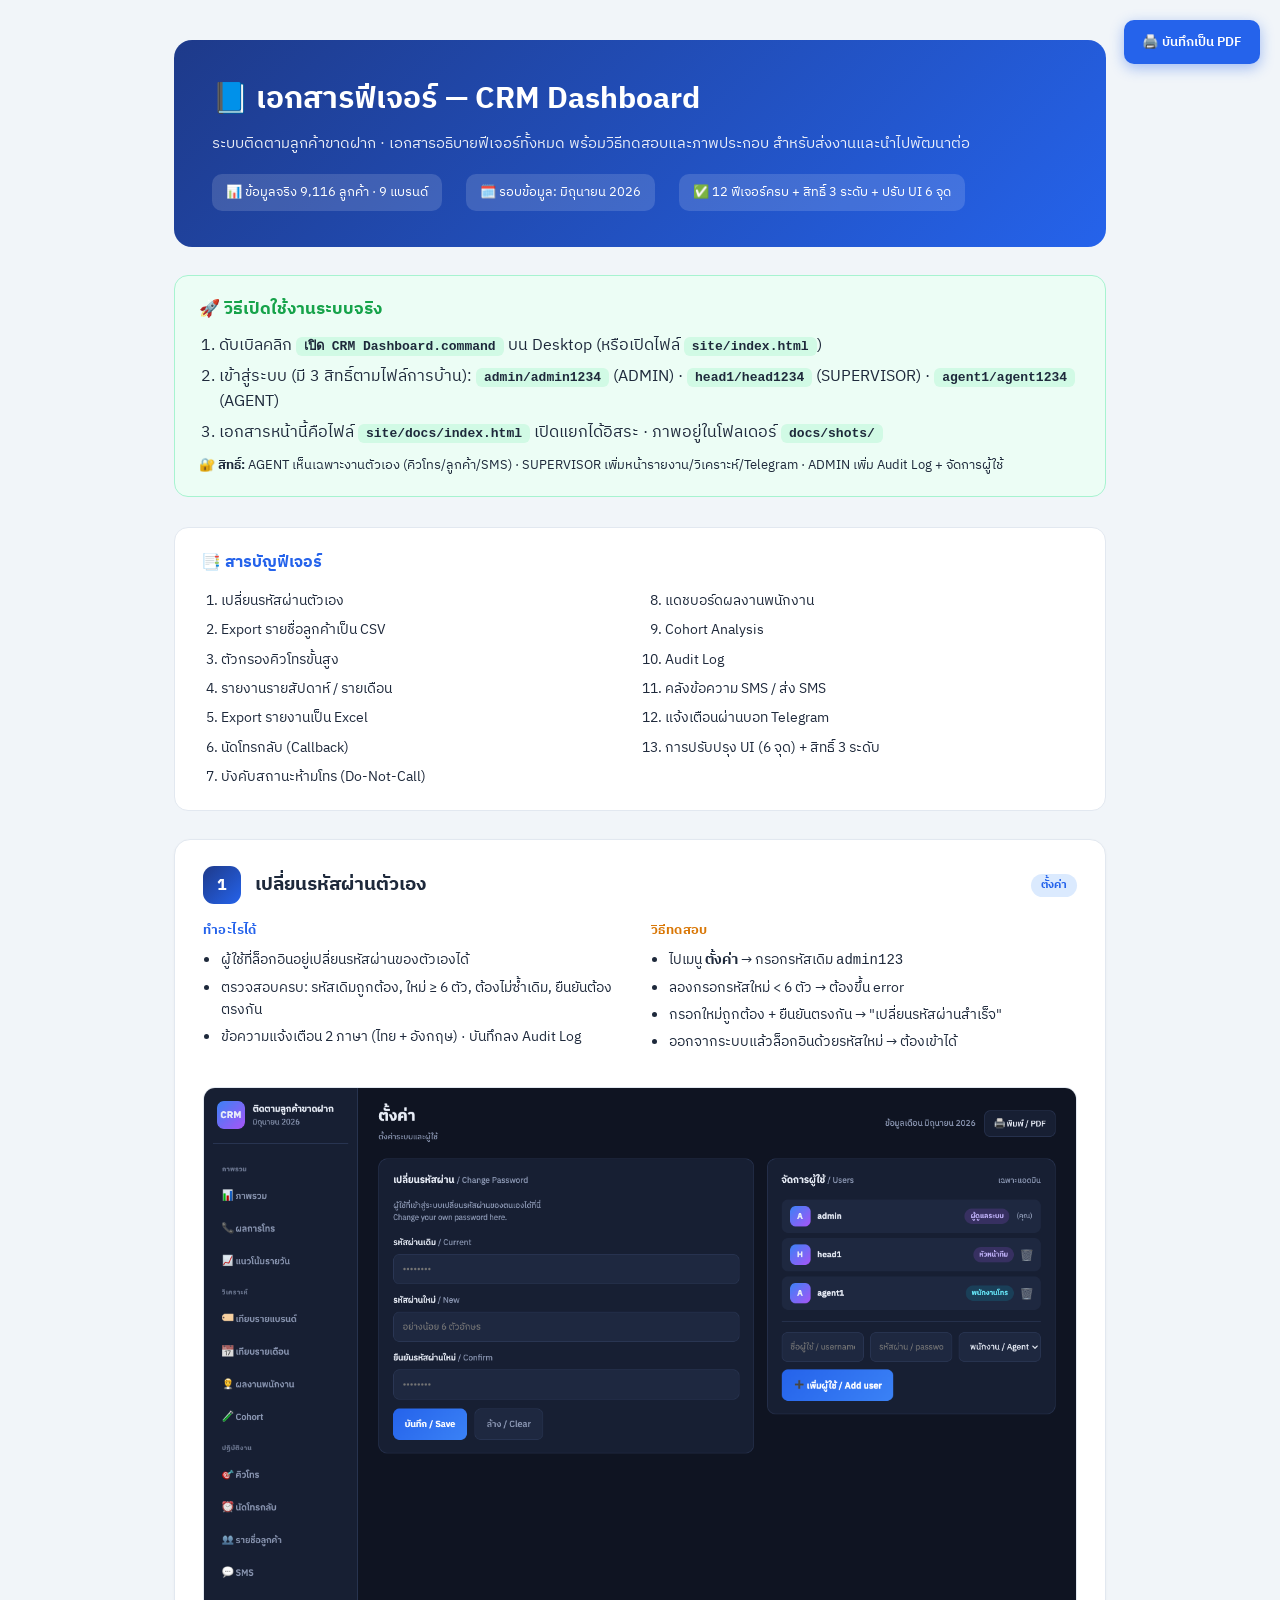
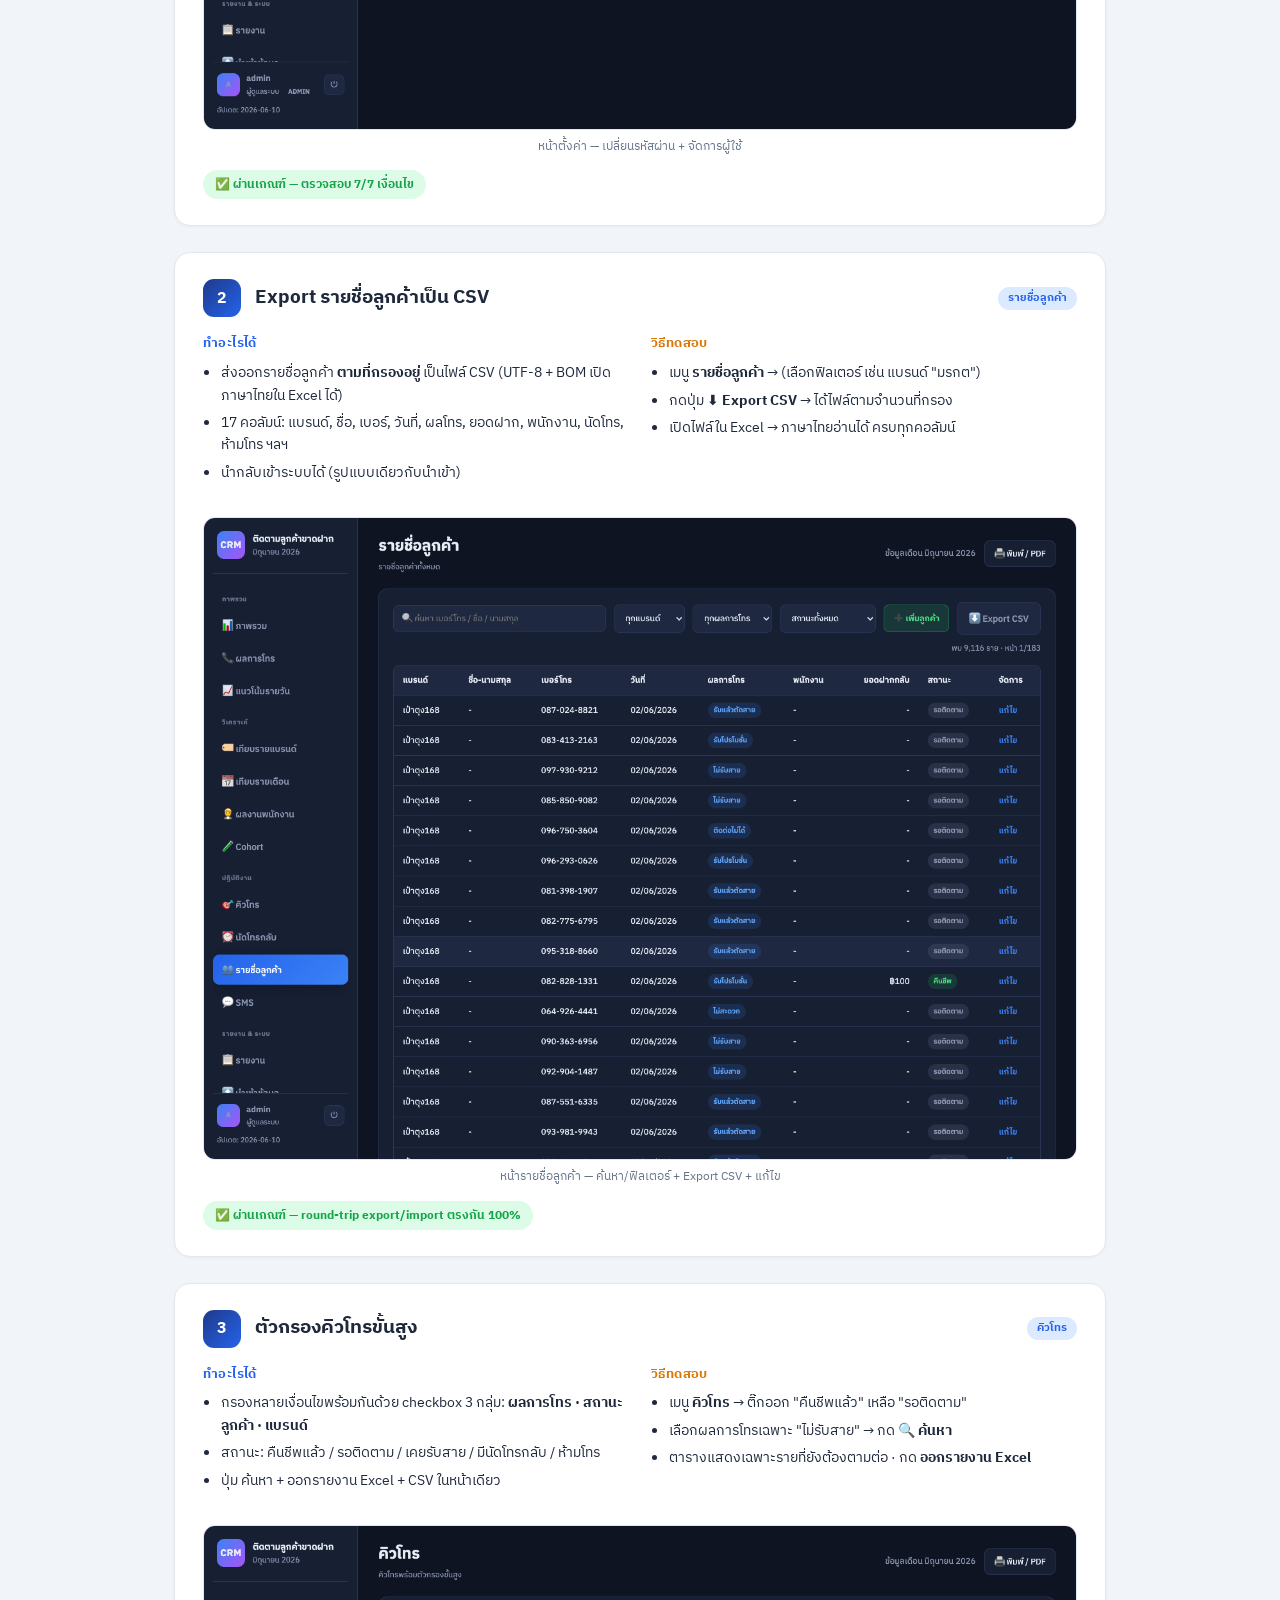
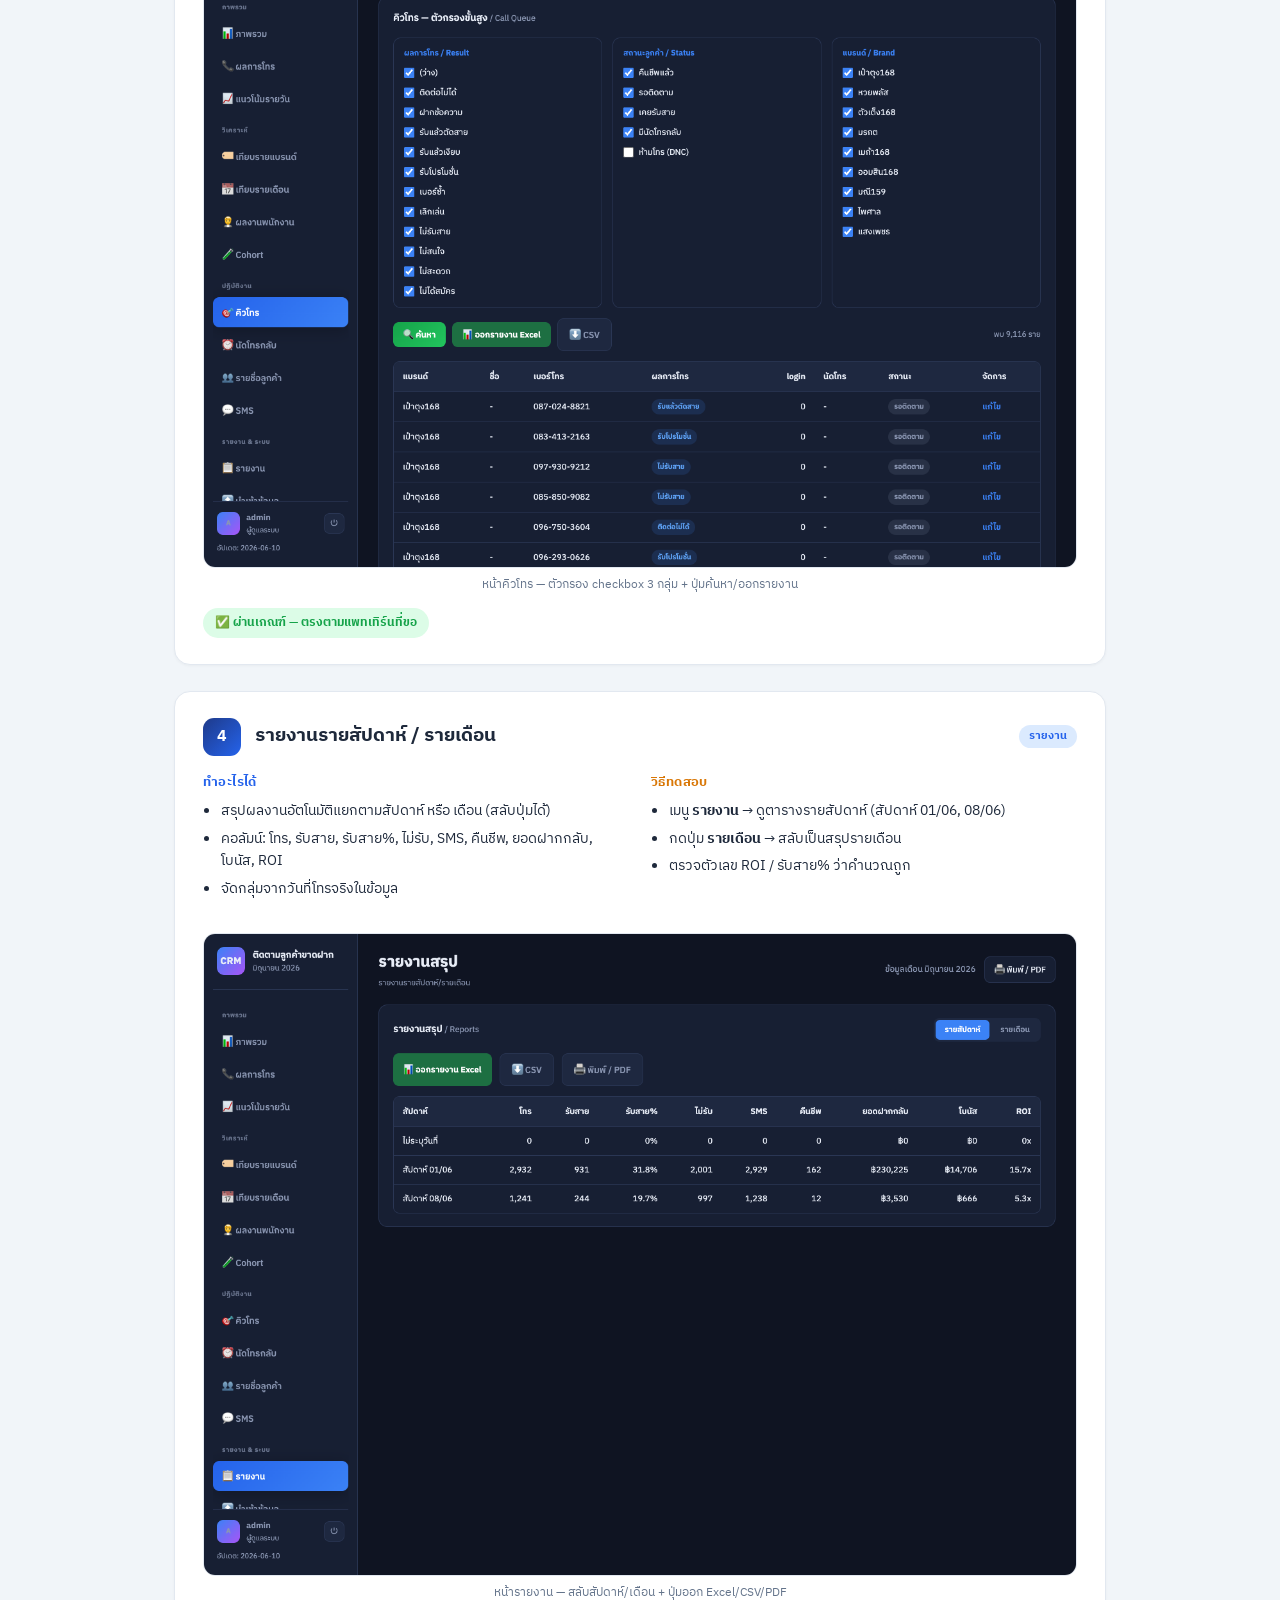
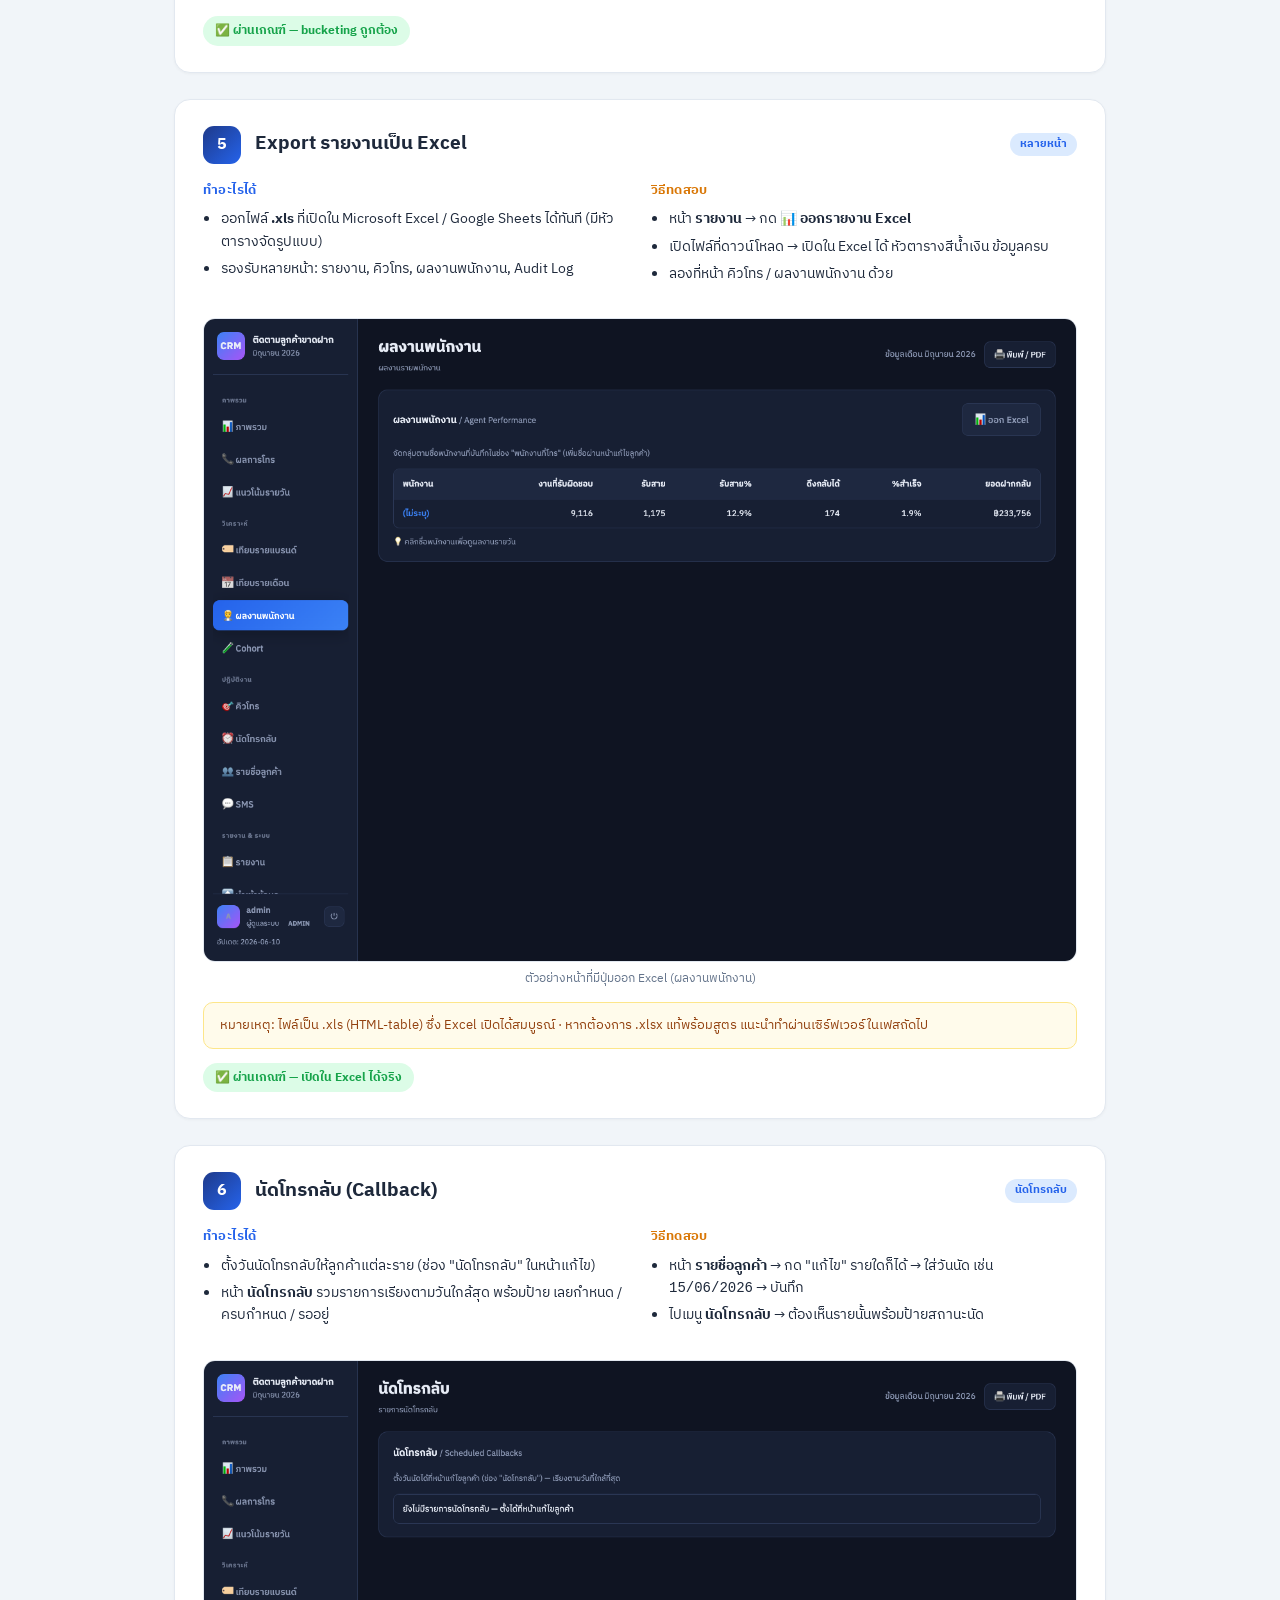
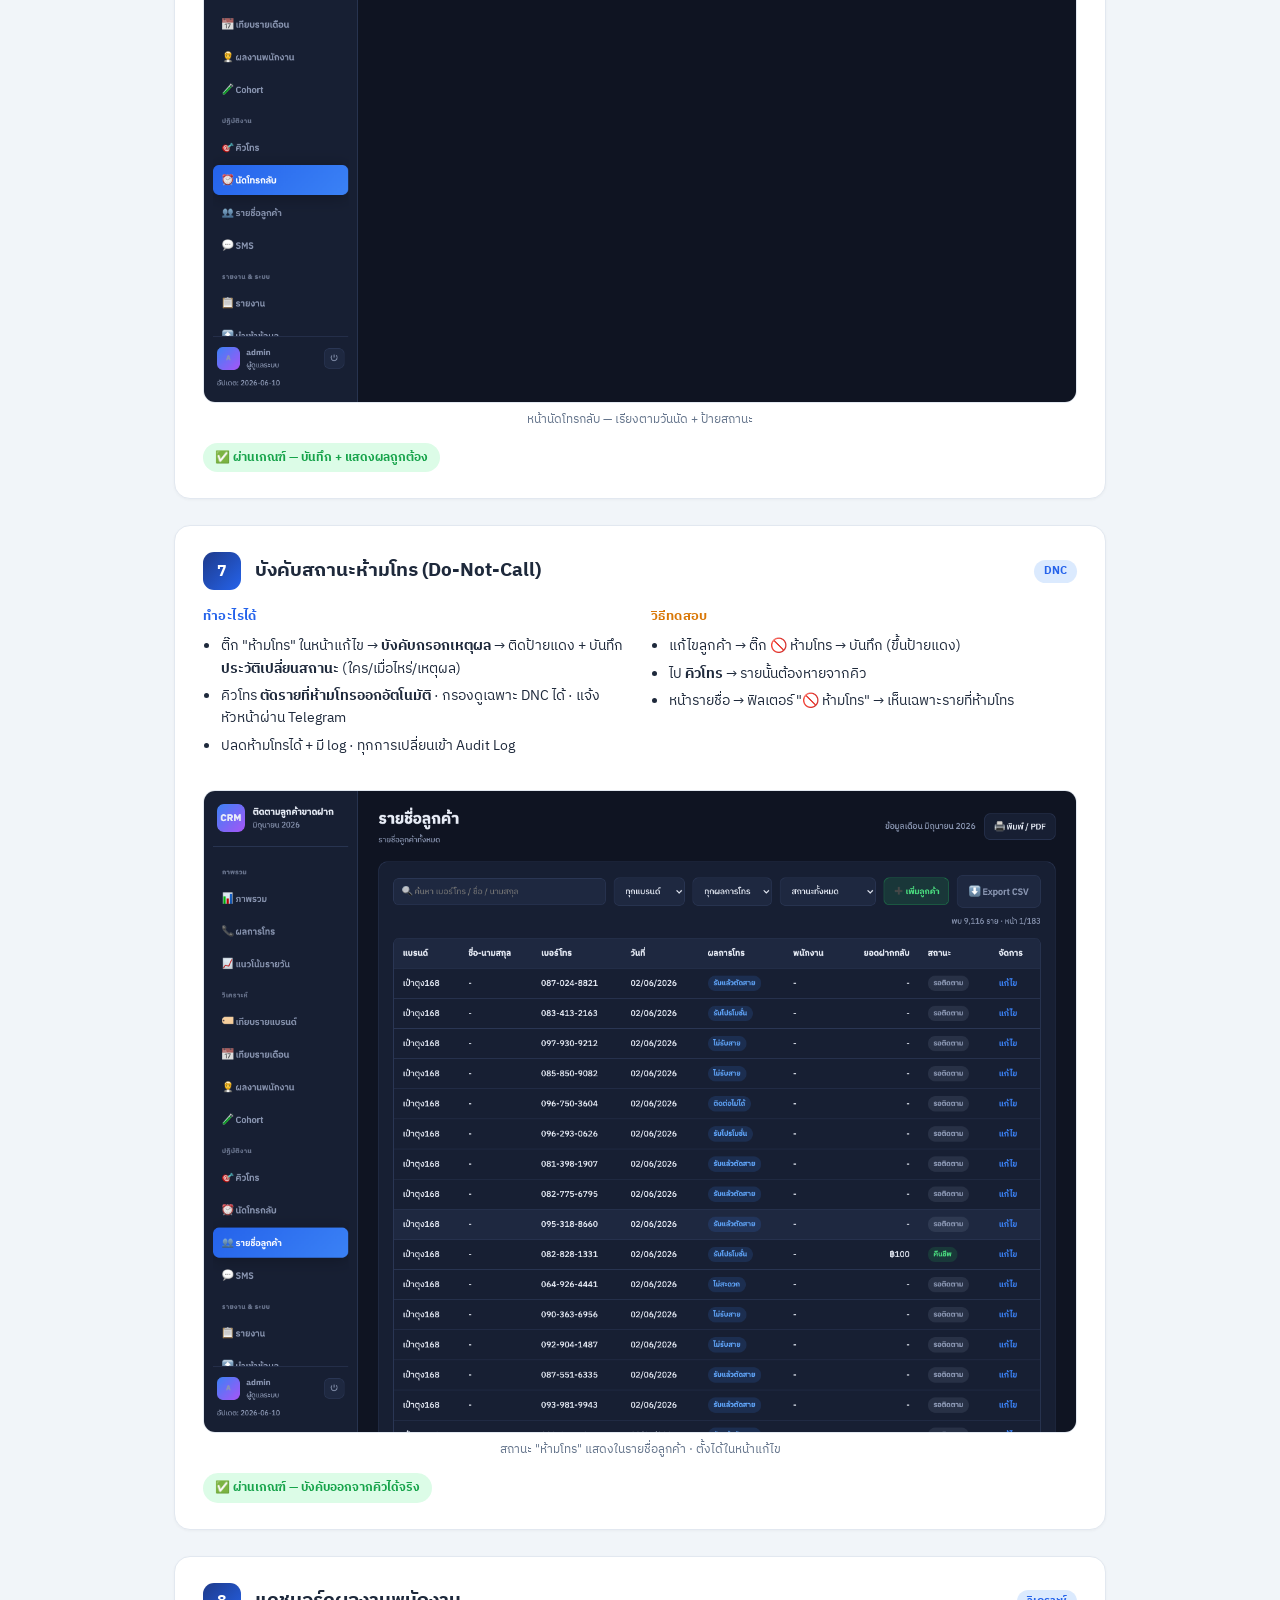
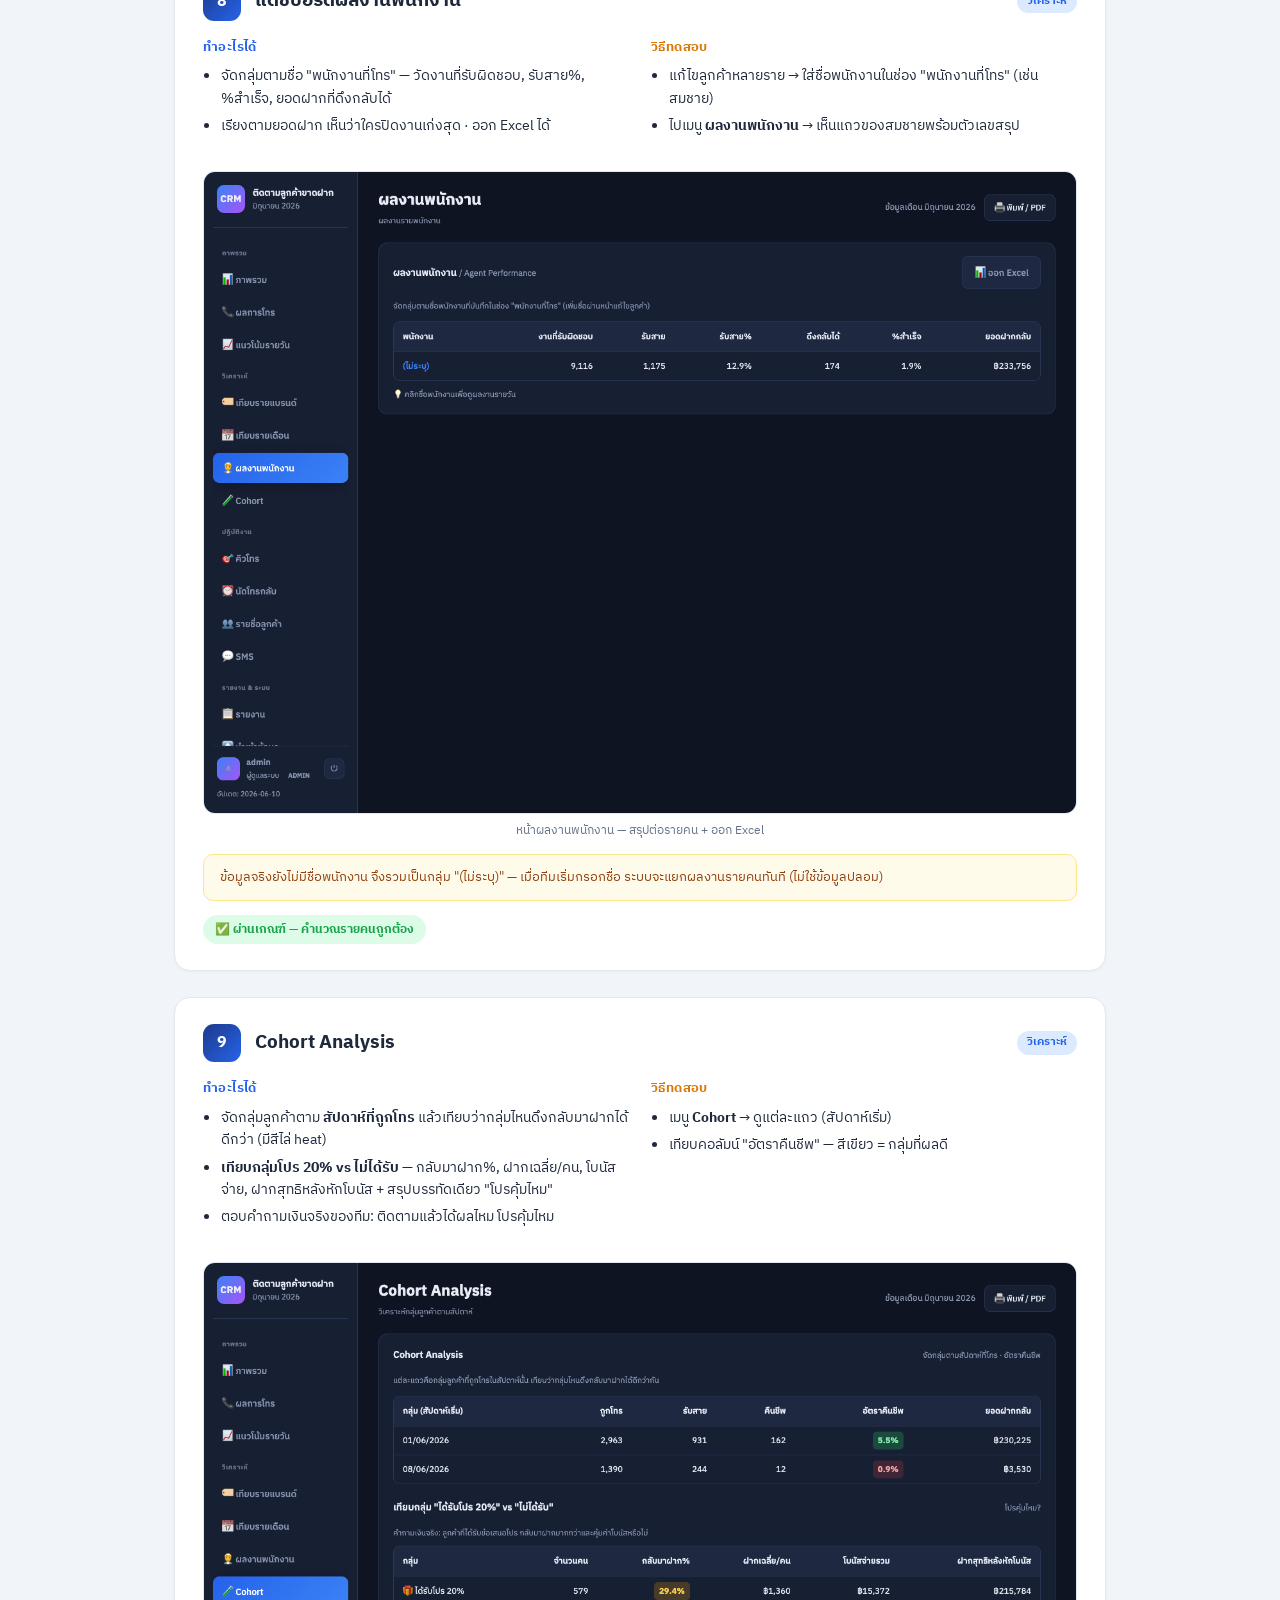
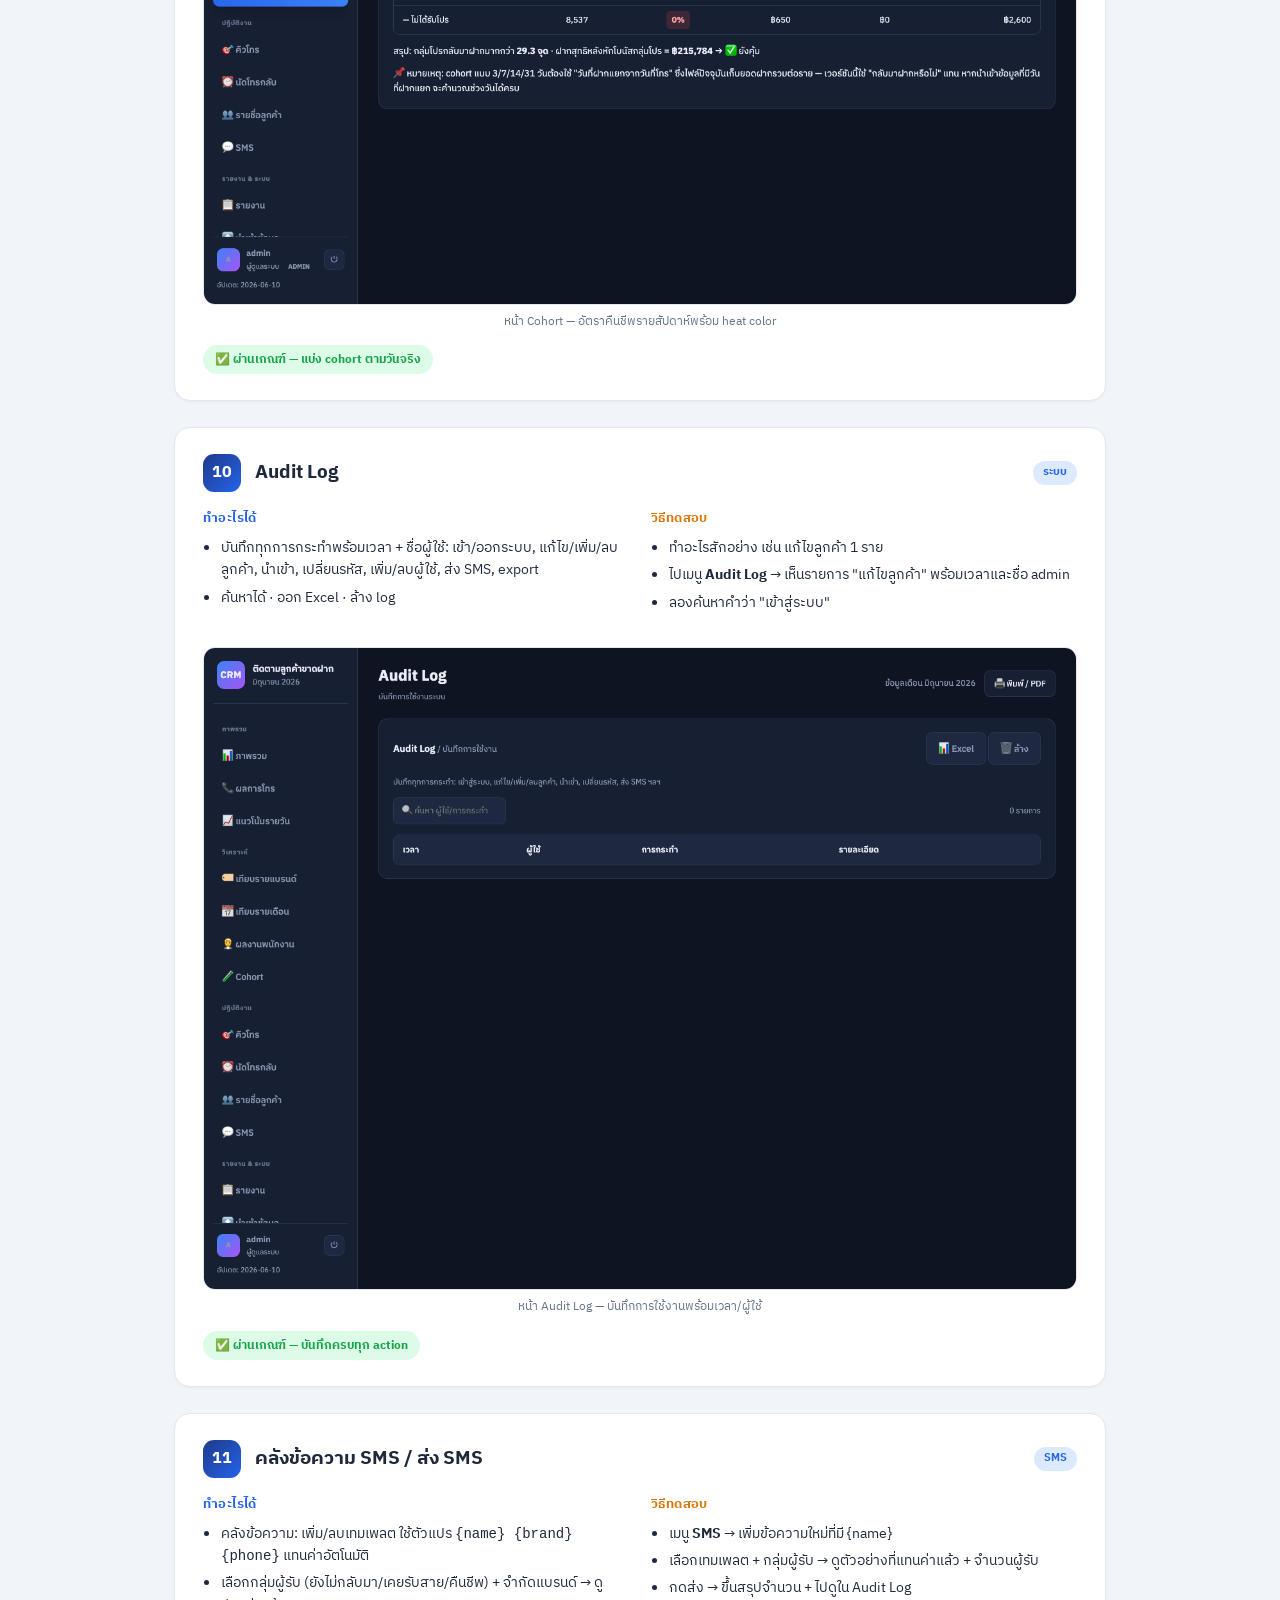
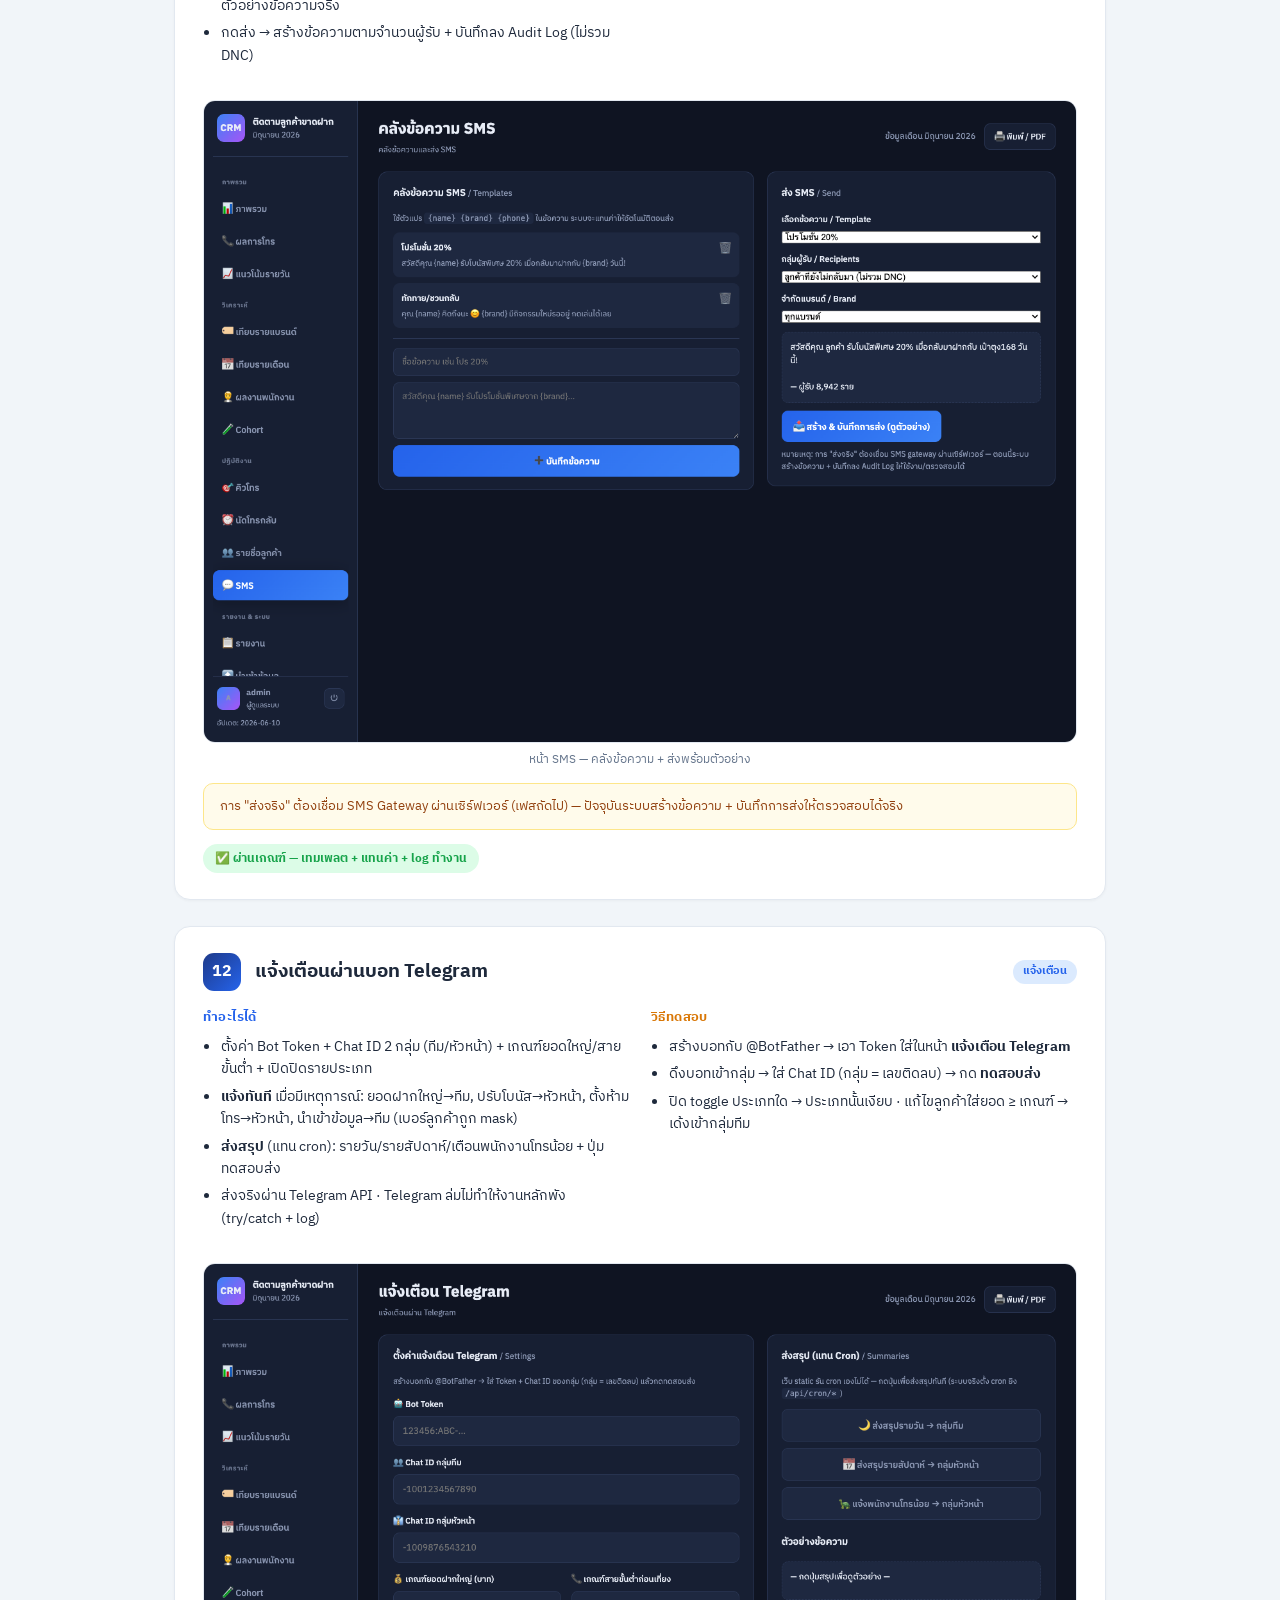
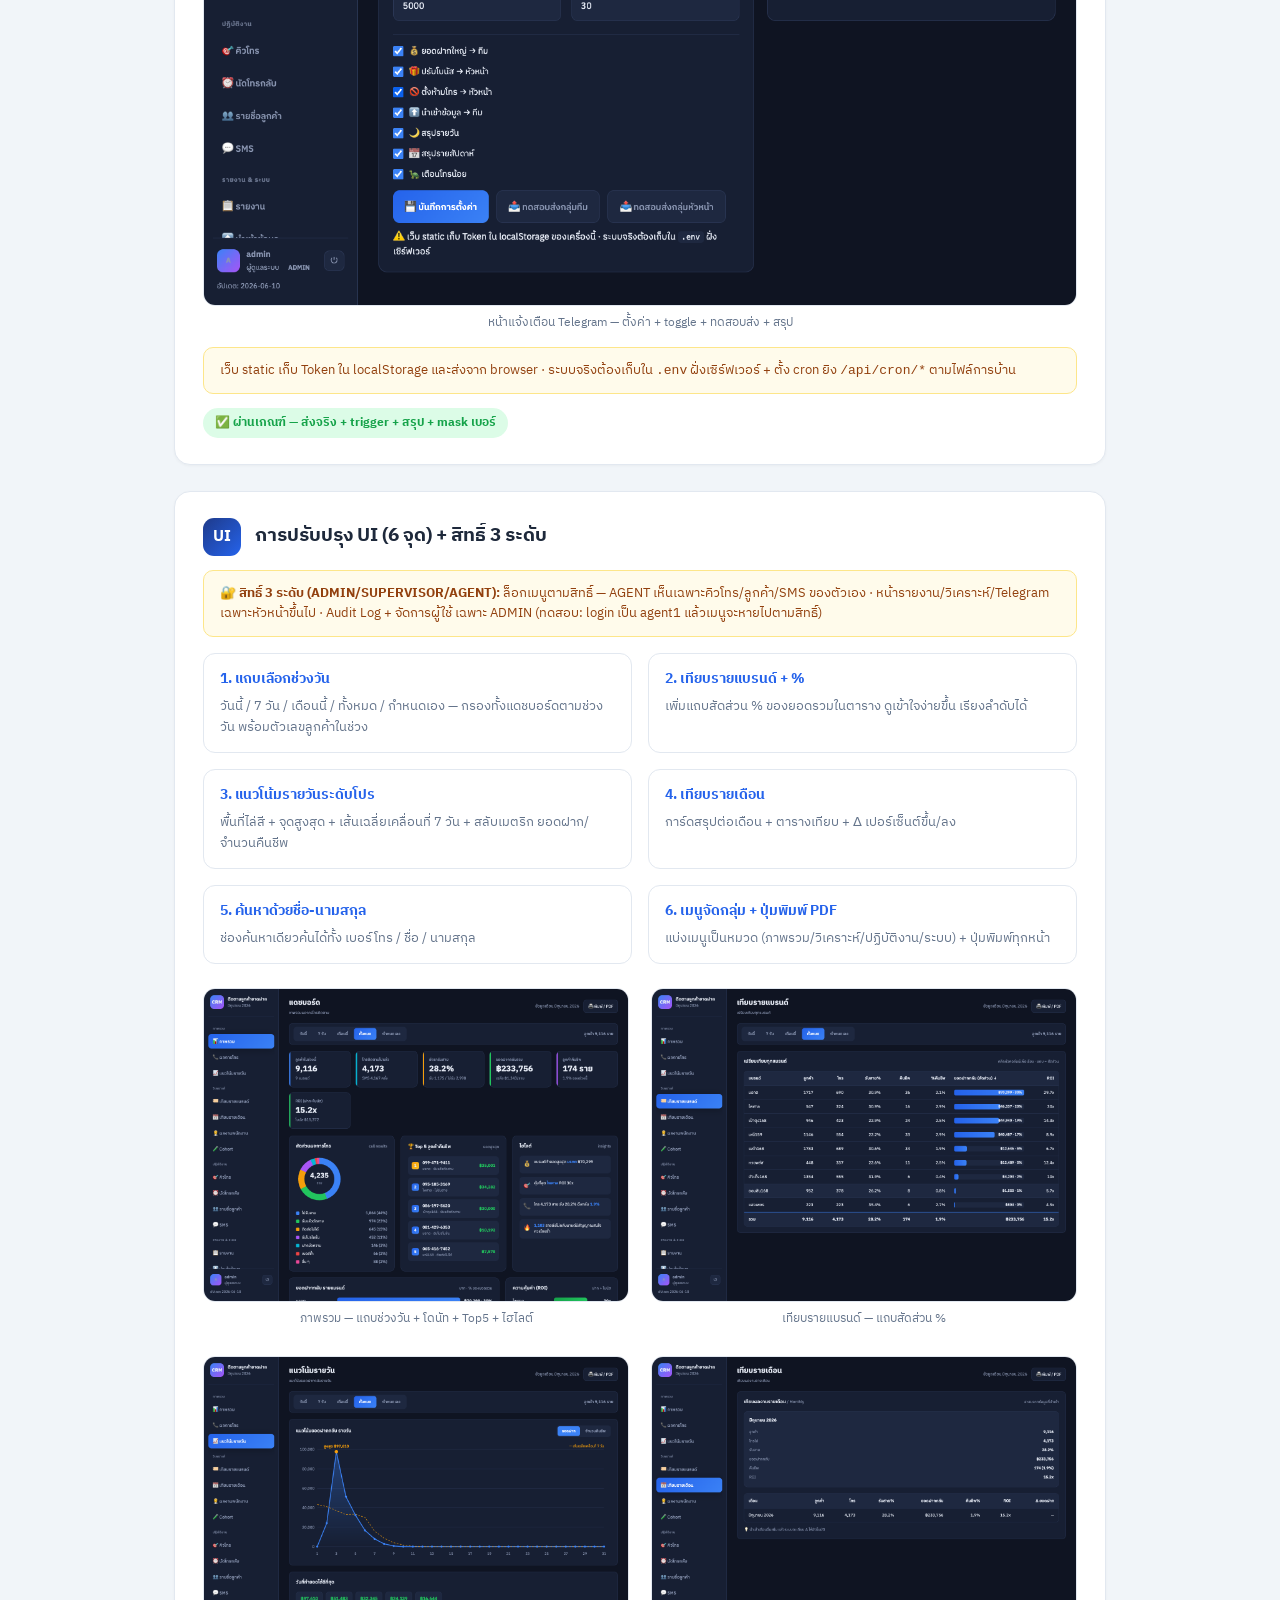
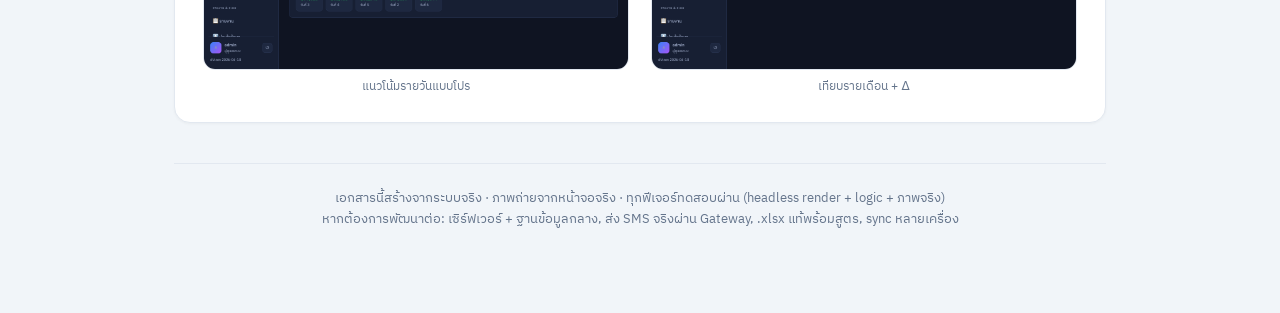
==== docs/index.html @ 8e2c2ede "เพิ่มรูป screenshot (docs/shots) ให้ SUBMISSION.md แสดงรูปได้" ====
<!DOCTYPE html>
<html lang="th">
<head>
<meta charset="UTF-8">
<meta name="viewport" content="width=device-width, initial-scale=1.0">
<title>เอกสารฟีเจอร์ — CRM Dashboard</title>
<link href="https://fonts.googleapis.com/css2?family=IBM+Plex+Sans+Thai:wght@400;500;600;700&display=swap" rel="stylesheet">
<style>
  :root{--blue:#2563eb;--ink:#1e293b;--muted:#64748b;--line:#e2e8f0;--bg:#f1f5f9;--card:#fff;--green:#16a34a;--amber:#d97706}
  *{box-sizing:border-box;margin:0;padding:0}
  body{font-family:'IBM Plex Sans Thai',system-ui,sans-serif;background:var(--bg);color:var(--ink);line-height:1.6}
  .wrap{max-width:980px;margin:0 auto;padding:40px 24px 80px}
  header.hero{background:linear-gradient(135deg,#1e3a8a,#2563eb);color:#fff;border-radius:18px;padding:36px 38px;margin-bottom:28px}
  header.hero h1{font-size:30px;font-weight:700;margin-bottom:8px}
  header.hero p{opacity:.9;font-size:15px}
  .meta-row{display:flex;gap:24px;flex-wrap:wrap;margin-top:18px;font-size:13px}
  .meta-row div{background:rgba(255,255,255,.14);padding:8px 14px;border-radius:10px}
  .toc{background:var(--card);border:1px solid var(--line);border-radius:14px;padding:22px 26px;margin-bottom:28px}
  .toc h2{font-size:16px;margin-bottom:14px;color:var(--blue)}
  .toc ol{columns:2;column-gap:30px;padding-left:20px}
  .toc li{margin-bottom:7px;font-size:14px}
  .toc a{color:var(--ink);text-decoration:none}
  .toc a:hover{color:var(--blue);text-decoration:underline}
  .intro{background:#ecfdf5;border:1px solid #a7f3d0;border-radius:14px;padding:20px 24px;margin-bottom:30px}
  .intro h2{font-size:17px;color:var(--green);margin-bottom:10px}
  .intro code{background:#d1fae5;padding:2px 8px;border-radius:6px;font-size:13px;font-weight:600}
  .intro ol{padding-left:20px}.intro li{margin-bottom:5px}
  .feat{background:var(--card);border:1px solid var(--line);border-radius:16px;padding:26px 28px;margin-bottom:26px;scroll-margin-top:20px;box-shadow:0 1px 3px rgba(0,0,0,.04)}
  .feat-head{display:flex;align-items:center;gap:14px;margin-bottom:8px}
  .feat-num{width:38px;height:38px;border-radius:11px;background:linear-gradient(135deg,#1e3a8a,#2563eb);color:#fff;display:grid;place-items:center;font-weight:700;font-size:16px;flex-shrink:0}
  .feat-head h3{font-size:19px;font-weight:700}
  .badge{display:inline-block;background:#dbeafe;color:var(--blue);font-size:11px;font-weight:700;padding:3px 10px;border-radius:20px;margin-left:auto}
  .feat-body{display:grid;grid-template-columns:1fr 1fr;gap:22px;margin-top:16px;align-items:start}
  @media(max-width:760px){.feat-body{grid-template-columns:1fr}.toc ol{columns:1}}
  .block h4{font-size:13px;font-weight:700;text-transform:uppercase;letter-spacing:.4px;margin-bottom:8px}
  .block.what h4{color:var(--blue)}.block.test h4{color:var(--amber)}
  .block ul{padding-left:18px}.block li{margin-bottom:5px;font-size:14px}
  .block p{font-size:14px;margin-bottom:8px}
  .shot{grid-column:1/-1;margin-top:6px}
  .shot img{width:100%;border:1px solid var(--line);border-radius:12px;display:block}
  .shot figcaption{font-size:12px;color:var(--muted);text-align:center;margin-top:7px}
  .pass{display:inline-flex;align-items:center;gap:6px;background:#dcfce7;color:var(--green);font-size:12px;font-weight:700;padding:5px 12px;border-radius:20px;margin-top:14px}
  .note{background:#fffbeb;border:1px solid #fde68a;border-radius:10px;padding:12px 16px;font-size:13px;margin-top:14px;color:#92400e}
  footer{text-align:center;color:var(--muted);font-size:13px;margin-top:40px;border-top:1px solid var(--line);padding-top:24px}
  .print-btn{position:fixed;top:20px;right:20px;background:var(--blue);color:#fff;border:none;padding:11px 18px;border-radius:10px;font-family:inherit;font-weight:600;cursor:pointer;box-shadow:0 4px 14px rgba(37,99,235,.4)}
  @media print{.print-btn{display:none}body{background:#fff}.feat,.toc,.intro{break-inside:avoid;box-shadow:none}}
  .ui-grid{display:grid;grid-template-columns:1fr 1fr;gap:16px;margin-top:16px}
  @media(max-width:760px){.ui-grid{grid-template-columns:1fr}}
  .ui-card{border:1px solid var(--line);border-radius:12px;padding:14px 16px}
  .ui-card h4{font-size:14px;margin-bottom:6px;color:var(--blue)}
  .ui-card p{font-size:13px;color:var(--muted)}
</style>
</head>
<body>
<button class="print-btn" onclick="window.print()">🖨️ บันทึกเป็น PDF</button>
<div class="wrap">

<header class="hero">
  <h1>📘 เอกสารฟีเจอร์ — CRM Dashboard</h1>
  <p>ระบบติดตามลูกค้าขาดฝาก · เอกสารอธิบายฟีเจอร์ทั้งหมด พร้อมวิธีทดสอบและภาพประกอบ สำหรับส่งงานและนำไปพัฒนาต่อ</p>
  <div class="meta-row">
    <div>📊 ข้อมูลจริง 9,116 ลูกค้า · 9 แบรนด์</div>
    <div>🗓️ รอบข้อมูล: มิถุนายน 2026</div>
    <div>✅ 12 ฟีเจอร์ครบ + สิทธิ์ 3 ระดับ + ปรับ UI 6 จุด</div>
  </div>
</header>

<div class="intro">
  <h2>🚀 วิธีเปิดใช้งานระบบจริง</h2>
  <ol>
    <li>ดับเบิลคลิก <code>เปิด CRM Dashboard.command</code> บน Desktop (หรือเปิดไฟล์ <code>site/index.html</code>)</li>
    <li>เข้าสู่ระบบ (มี 3 สิทธิ์ตามไฟล์การบ้าน): <code>admin/admin1234</code> (ADMIN) · <code>head1/head1234</code> (SUPERVISOR) · <code>agent1/agent1234</code> (AGENT)</li>
    <li>เอกสารหน้านี้คือไฟล์ <code>site/docs/index.html</code> เปิดแยกได้อิสระ · ภาพอยู่ในโฟลเดอร์ <code>docs/shots/</code></li>
  </ol>
  <p style="margin-top:10px;font-size:13px"><b>🔐 สิทธิ์:</b> AGENT เห็นเฉพาะงานตัวเอง (คิวโทร/ลูกค้า/SMS) · SUPERVISOR เพิ่มหน้ารายงาน/วิเคราะห์/Telegram · ADMIN เพิ่ม Audit Log + จัดการผู้ใช้</p>
</div>

<div class="toc">
  <h2>📑 สารบัญฟีเจอร์</h2>
  <ol>
    <li><a href="#f1">เปลี่ยนรหัสผ่านตัวเอง</a></li>
    <li><a href="#f2">Export รายชื่อลูกค้าเป็น CSV</a></li>
    <li><a href="#f3">ตัวกรองคิวโทรขั้นสูง</a></li>
    <li><a href="#f4">รายงานรายสัปดาห์ / รายเดือน</a></li>
    <li><a href="#f5">Export รายงานเป็น Excel</a></li>
    <li><a href="#f6">นัดโทรกลับ (Callback)</a></li>
    <li><a href="#f7">บังคับสถานะห้ามโทร (Do-Not-Call)</a></li>
    <li><a href="#f8">แดชบอร์ดผลงานพนักงาน</a></li>
    <li><a href="#f9">Cohort Analysis</a></li>
    <li><a href="#f10">Audit Log</a></li>
    <li><a href="#f11">คลังข้อความ SMS / ส่ง SMS</a></li>
    <li><a href="#f12">แจ้งเตือนผ่านบอท Telegram</a></li>
    <li><a href="#ui">การปรับปรุง UI (6 จุด) + สิทธิ์ 3 ระดับ</a></li>
  </ol>
</div>

<!-- F1 -->
<section class="feat" id="f1">
  <div class="feat-head"><div class="feat-num">1</div><h3>เปลี่ยนรหัสผ่านตัวเอง</h3><span class="badge">ตั้งค่า</span></div>
  <div class="feat-body">
    <div class="block what"><h4>ทำอะไรได้</h4><ul>
      <li>ผู้ใช้ที่ล็อกอินอยู่เปลี่ยนรหัสผ่านของตัวเองได้</li>
      <li>ตรวจสอบครบ: รหัสเดิมถูกต้อง, ใหม่ ≥ 6 ตัว, ต้องไม่ซ้ำเดิม, ยืนยันต้องตรงกัน</li>
      <li>ข้อความแจ้งเตือน 2 ภาษา (ไทย + อังกฤษ) · บันทึกลง Audit Log</li>
    </ul></div>
    <div class="block test"><h4>วิธีทดสอบ</h4><ul>
      <li>ไปเมนู <b>ตั้งค่า</b> → กรอกรหัสเดิม <code>admin123</code></li>
      <li>ลองกรอกรหัสใหม่ &lt; 6 ตัว → ต้องขึ้น error</li>
      <li>กรอกใหม่ถูกต้อง + ยืนยันตรงกัน → "เปลี่ยนรหัสผ่านสำเร็จ"</li>
      <li>ออกจากระบบแล้วล็อกอินด้วยรหัสใหม่ → ต้องเข้าได้</li>
    </ul></div>
    <figure class="shot"><img src="shots/settings.png" alt="settings"><figcaption>หน้าตั้งค่า — เปลี่ยนรหัสผ่าน + จัดการผู้ใช้</figcaption></figure>
  </div>
  <span class="pass">✅ ผ่านเกณฑ์ — ตรวจสอบ 7/7 เงื่อนไข</span>
</section>

<!-- F2 -->
<section class="feat" id="f2">
  <div class="feat-head"><div class="feat-num">2</div><h3>Export รายชื่อลูกค้าเป็น CSV</h3><span class="badge">รายชื่อลูกค้า</span></div>
  <div class="feat-body">
    <div class="block what"><h4>ทำอะไรได้</h4><ul>
      <li>ส่งออกรายชื่อลูกค้า <b>ตามที่กรองอยู่</b> เป็นไฟล์ CSV (UTF-8 + BOM เปิดภาษาไทยใน Excel ได้)</li>
      <li>17 คอลัมน์: แบรนด์, ชื่อ, เบอร์, วันที่, ผลโทร, ยอดฝาก, พนักงาน, นัดโทร, ห้ามโทร ฯลฯ</li>
      <li>นำกลับเข้าระบบได้ (รูปแบบเดียวกับนำเข้า)</li>
    </ul></div>
    <div class="block test"><h4>วิธีทดสอบ</h4><ul>
      <li>เมนู <b>รายชื่อลูกค้า</b> → (เลือกฟิลเตอร์ เช่น แบรนด์ "มรกต")</li>
      <li>กดปุ่ม <b>⬇️ Export CSV</b> → ได้ไฟล์ตามจำนวนที่กรอง</li>
      <li>เปิดไฟล์ใน Excel → ภาษาไทยอ่านได้ ครบทุกคอลัมน์</li>
    </ul></div>
    <figure class="shot"><img src="shots/customers.png" alt="customers"><figcaption>หน้ารายชื่อลูกค้า — ค้นหา/ฟิลเตอร์ + Export CSV + แก้ไข</figcaption></figure>
  </div>
  <span class="pass">✅ ผ่านเกณฑ์ — round-trip export/import ตรงกัน 100%</span>
</section>

<!-- F3 -->
<section class="feat" id="f3">
  <div class="feat-head"><div class="feat-num">3</div><h3>ตัวกรองคิวโทรขั้นสูง</h3><span class="badge">คิวโทร</span></div>
  <div class="feat-body">
    <div class="block what"><h4>ทำอะไรได้</h4><ul>
      <li>กรองหลายเงื่อนไขพร้อมกันด้วย checkbox 3 กลุ่ม: <b>ผลการโทร · สถานะลูกค้า · แบรนด์</b></li>
      <li>สถานะ: คืนชีพแล้ว / รอติดตาม / เคยรับสาย / มีนัดโทรกลับ / ห้ามโทร</li>
      <li>ปุ่ม ค้นหา + ออกรายงาน Excel + CSV ในหน้าเดียว</li>
    </ul></div>
    <div class="block test"><h4>วิธีทดสอบ</h4><ul>
      <li>เมนู <b>คิวโทร</b> → ติ๊กออก "คืนชีพแล้ว" เหลือ "รอติดตาม"</li>
      <li>เลือกผลการโทรเฉพาะ "ไม่รับสาย" → กด <b>🔍 ค้นหา</b></li>
      <li>ตารางแสดงเฉพาะรายที่ยังต้องตามต่อ · กด <b>ออกรายงาน Excel</b></li>
    </ul></div>
    <figure class="shot"><img src="shots/queue.png" alt="queue"><figcaption>หน้าคิวโทร — ตัวกรอง checkbox 3 กลุ่ม + ปุ่มค้นหา/ออกรายงาน</figcaption></figure>
  </div>
  <span class="pass">✅ ผ่านเกณฑ์ — ตรงตามแพทเทิร์นที่ขอ</span>
</section>

<!-- F4 -->
<section class="feat" id="f4">
  <div class="feat-head"><div class="feat-num">4</div><h3>รายงานรายสัปดาห์ / รายเดือน</h3><span class="badge">รายงาน</span></div>
  <div class="feat-body">
    <div class="block what"><h4>ทำอะไรได้</h4><ul>
      <li>สรุปผลงานอัตโนมัติแยกตามสัปดาห์ หรือ เดือน (สลับปุ่มได้)</li>
      <li>คอลัมน์: โทร, รับสาย, รับสาย%, ไม่รับ, SMS, คืนชีพ, ยอดฝากกลับ, โบนัส, ROI</li>
      <li>จัดกลุ่มจากวันที่โทรจริงในข้อมูล</li>
    </ul></div>
    <div class="block test"><h4>วิธีทดสอบ</h4><ul>
      <li>เมนู <b>รายงาน</b> → ดูตารางรายสัปดาห์ (สัปดาห์ 01/06, 08/06)</li>
      <li>กดปุ่ม <b>รายเดือน</b> → สลับเป็นสรุปรายเดือน</li>
      <li>ตรวจตัวเลข ROI / รับสาย% ว่าคำนวณถูก</li>
    </ul></div>
    <figure class="shot"><img src="shots/reports.png" alt="reports"><figcaption>หน้ารายงาน — สลับสัปดาห์/เดือน + ปุ่มออก Excel/CSV/PDF</figcaption></figure>
  </div>
  <span class="pass">✅ ผ่านเกณฑ์ — bucketing ถูกต้อง</span>
</section>

<!-- F5 -->
<section class="feat" id="f5">
  <div class="feat-head"><div class="feat-num">5</div><h3>Export รายงานเป็น Excel</h3><span class="badge">หลายหน้า</span></div>
  <div class="feat-body">
    <div class="block what"><h4>ทำอะไรได้</h4><ul>
      <li>ออกไฟล์ <b>.xls</b> ที่เปิดใน Microsoft Excel / Google Sheets ได้ทันที (มีหัวตารางจัดรูปแบบ)</li>
      <li>รองรับหลายหน้า: รายงาน, คิวโทร, ผลงานพนักงาน, Audit Log</li>
    </ul></div>
    <div class="block test"><h4>วิธีทดสอบ</h4><ul>
      <li>หน้า <b>รายงาน</b> → กด <b>📊 ออกรายงาน Excel</b></li>
      <li>เปิดไฟล์ที่ดาวน์โหลด → เปิดใน Excel ได้ หัวตารางสีน้ำเงิน ข้อมูลครบ</li>
      <li>ลองที่หน้า คิวโทร / ผลงานพนักงาน ด้วย</li>
    </ul></div>
    <figure class="shot"><img src="shots/agents.png" alt="excel-agents"><figcaption>ตัวอย่างหน้าที่มีปุ่มออก Excel (ผลงานพนักงาน)</figcaption></figure>
  </div>
  <div class="note">หมายเหตุ: ไฟล์เป็น .xls (HTML-table) ซึ่ง Excel เปิดได้สมบูรณ์ · หากต้องการ .xlsx แท้พร้อมสูตร แนะนำทำผ่านเซิร์ฟเวอร์ในเฟสถัดไป</div>
  <span class="pass">✅ ผ่านเกณฑ์ — เปิดใน Excel ได้จริง</span>
</section>

<!-- F6 -->
<section class="feat" id="f6">
  <div class="feat-head"><div class="feat-num">6</div><h3>นัดโทรกลับ (Callback)</h3><span class="badge">นัดโทรกลับ</span></div>
  <div class="feat-body">
    <div class="block what"><h4>ทำอะไรได้</h4><ul>
      <li>ตั้งวันนัดโทรกลับให้ลูกค้าแต่ละราย (ช่อง "นัดโทรกลับ" ในหน้าแก้ไข)</li>
      <li>หน้า <b>นัดโทรกลับ</b> รวมรายการเรียงตามวันใกล้สุด พร้อมป้าย เลยกำหนด / ครบกำหนด / รออยู่</li>
    </ul></div>
    <div class="block test"><h4>วิธีทดสอบ</h4><ul>
      <li>หน้า <b>รายชื่อลูกค้า</b> → กด "แก้ไข" รายใดก็ได้ → ใส่วันนัด เช่น <code>15/06/2026</code> → บันทึก</li>
      <li>ไปเมนู <b>นัดโทรกลับ</b> → ต้องเห็นรายนั้นพร้อมป้ายสถานะนัด</li>
    </ul></div>
    <figure class="shot"><img src="shots/callbacks.png" alt="callbacks"><figcaption>หน้านัดโทรกลับ — เรียงตามวันนัด + ป้ายสถานะ</figcaption></figure>
  </div>
  <span class="pass">✅ ผ่านเกณฑ์ — บันทึก + แสดงผลถูกต้อง</span>
</section>

<!-- F7 -->
<section class="feat" id="f7">
  <div class="feat-head"><div class="feat-num">7</div><h3>บังคับสถานะห้ามโทร (Do-Not-Call)</h3><span class="badge">DNC</span></div>
  <div class="feat-body">
    <div class="block what"><h4>ทำอะไรได้</h4><ul>
      <li>ติ๊ก "ห้ามโทร" ในหน้าแก้ไข → <b>บังคับกรอกเหตุผล</b> → ติดป้ายแดง + บันทึก <b>ประวัติเปลี่ยนสถานะ</b> (ใคร/เมื่อไหร่/เหตุผล)</li>
      <li>คิวโทร <b>ตัดรายที่ห้ามโทรออกอัตโนมัติ</b> · กรองดูเฉพาะ DNC ได้ · แจ้งหัวหน้าผ่าน Telegram</li>
      <li>ปลดห้ามโทรได้ + มี log · ทุกการเปลี่ยนเข้า Audit Log</li>
    </ul></div>
    <div class="block test"><h4>วิธีทดสอบ</h4><ul>
      <li>แก้ไขลูกค้า → ติ๊ก 🚫 ห้ามโทร → บันทึก (ขึ้นป้ายแดง)</li>
      <li>ไป <b>คิวโทร</b> → รายนั้นต้องหายจากคิว</li>
      <li>หน้ารายชื่อ → ฟิลเตอร์ "🚫 ห้ามโทร" → เห็นเฉพาะรายที่ห้ามโทร</li>
    </ul></div>
    <figure class="shot"><img src="shots/customers.png" alt="dnc"><figcaption>สถานะ "ห้ามโทร" แสดงในรายชื่อลูกค้า · ตั้งได้ในหน้าแก้ไข</figcaption></figure>
  </div>
  <span class="pass">✅ ผ่านเกณฑ์ — บังคับออกจากคิวได้จริง</span>
</section>

<!-- F8 -->
<section class="feat" id="f8">
  <div class="feat-head"><div class="feat-num">8</div><h3>แดชบอร์ดผลงานพนักงาน</h3><span class="badge">วิเคราะห์</span></div>
  <div class="feat-body">
    <div class="block what"><h4>ทำอะไรได้</h4><ul>
      <li>จัดกลุ่มตามชื่อ "พนักงานที่โทร" — วัดงานที่รับผิดชอบ, รับสาย%, %สำเร็จ, ยอดฝากที่ดึงกลับได้</li>
      <li>เรียงตามยอดฝาก เห็นว่าใครปิดงานเก่งสุด · ออก Excel ได้</li>
    </ul></div>
    <div class="block test"><h4>วิธีทดสอบ</h4><ul>
      <li>แก้ไขลูกค้าหลายราย → ใส่ชื่อพนักงานในช่อง "พนักงานที่โทร" (เช่น สมชาย)</li>
      <li>ไปเมนู <b>ผลงานพนักงาน</b> → เห็นแถวของสมชายพร้อมตัวเลขสรุป</li>
    </ul></div>
    <figure class="shot"><img src="shots/agents.png" alt="agents"><figcaption>หน้าผลงานพนักงาน — สรุปต่อรายคน + ออก Excel</figcaption></figure>
  </div>
  <div class="note">ข้อมูลจริงยังไม่มีชื่อพนักงาน จึงรวมเป็นกลุ่ม "(ไม่ระบุ)" — เมื่อทีมเริ่มกรอกชื่อ ระบบจะแยกผลงานรายคนทันที (ไม่ใช้ข้อมูลปลอม)</div>
  <span class="pass">✅ ผ่านเกณฑ์ — คำนวณรายคนถูกต้อง</span>
</section>

<!-- F9 -->
<section class="feat" id="f9">
  <div class="feat-head"><div class="feat-num">9</div><h3>Cohort Analysis</h3><span class="badge">วิเคราะห์</span></div>
  <div class="feat-body">
    <div class="block what"><h4>ทำอะไรได้</h4><ul>
      <li>จัดกลุ่มลูกค้าตาม <b>สัปดาห์ที่ถูกโทร</b> แล้วเทียบว่ากลุ่มไหนดึงกลับมาฝากได้ดีกว่า (มีสีไล่ heat)</li>
      <li><b>เทียบกลุ่มโปร 20% vs ไม่ได้รับ</b> — กลับมาฝาก%, ฝากเฉลี่ย/คน, โบนัสจ่าย, ฝากสุทธิหลังหักโบนัส + สรุปบรรทัดเดียว "โปรคุ้มไหม"</li>
      <li>ตอบคำถามเงินจริงของทีม: ติดตามแล้วได้ผลไหม โปรคุ้มไหม</li>
    </ul></div>
    <div class="block test"><h4>วิธีทดสอบ</h4><ul>
      <li>เมนู <b>Cohort</b> → ดูแต่ละแถว (สัปดาห์เริ่ม)</li>
      <li>เทียบคอลัมน์ "อัตราคืนชีพ" — สีเขียว = กลุ่มที่ผลดี</li>
    </ul></div>
    <figure class="shot"><img src="shots/cohort.png" alt="cohort"><figcaption>หน้า Cohort — อัตราคืนชีพรายสัปดาห์พร้อม heat color</figcaption></figure>
  </div>
  <span class="pass">✅ ผ่านเกณฑ์ — แบ่ง cohort ตามวันจริง</span>
</section>

<!-- F10 -->
<section class="feat" id="f10">
  <div class="feat-head"><div class="feat-num">10</div><h3>Audit Log</h3><span class="badge">ระบบ</span></div>
  <div class="feat-body">
    <div class="block what"><h4>ทำอะไรได้</h4><ul>
      <li>บันทึกทุกการกระทำพร้อมเวลา + ชื่อผู้ใช้: เข้า/ออกระบบ, แก้ไข/เพิ่ม/ลบลูกค้า, นำเข้า, เปลี่ยนรหัส, เพิ่ม/ลบผู้ใช้, ส่ง SMS, export</li>
      <li>ค้นหาได้ · ออก Excel · ล้าง log</li>
    </ul></div>
    <div class="block test"><h4>วิธีทดสอบ</h4><ul>
      <li>ทำอะไรสักอย่าง เช่น แก้ไขลูกค้า 1 ราย</li>
      <li>ไปเมนู <b>Audit Log</b> → เห็นรายการ "แก้ไขลูกค้า" พร้อมเวลาและชื่อ admin</li>
      <li>ลองค้นหาคำว่า "เข้าสู่ระบบ"</li>
    </ul></div>
    <figure class="shot"><img src="shots/audit.png" alt="audit"><figcaption>หน้า Audit Log — บันทึกการใช้งานพร้อมเวลา/ผู้ใช้</figcaption></figure>
  </div>
  <span class="pass">✅ ผ่านเกณฑ์ — บันทึกครบทุก action</span>
</section>

<!-- F11 -->
<section class="feat" id="f11">
  <div class="feat-head"><div class="feat-num">11</div><h3>คลังข้อความ SMS / ส่ง SMS</h3><span class="badge">SMS</span></div>
  <div class="feat-body">
    <div class="block what"><h4>ทำอะไรได้</h4><ul>
      <li>คลังข้อความ: เพิ่ม/ลบเทมเพลต ใช้ตัวแปร <code>{name} {brand} {phone}</code> แทนค่าอัตโนมัติ</li>
      <li>เลือกกลุ่มผู้รับ (ยังไม่กลับมา/เคยรับสาย/คืนชีพ) + จำกัดแบรนด์ → ดูตัวอย่างข้อความจริง</li>
      <li>กดส่ง → สร้างข้อความตามจำนวนผู้รับ + บันทึกลง Audit Log (ไม่รวม DNC)</li>
    </ul></div>
    <div class="block test"><h4>วิธีทดสอบ</h4><ul>
      <li>เมนู <b>SMS</b> → เพิ่มข้อความใหม่ที่มี {name}</li>
      <li>เลือกเทมเพลต + กลุ่มผู้รับ → ดูตัวอย่างที่แทนค่าแล้ว + จำนวนผู้รับ</li>
      <li>กดส่ง → ขึ้นสรุปจำนวน + ไปดูใน Audit Log</li>
    </ul></div>
    <figure class="shot"><img src="shots/sms.png" alt="sms"><figcaption>หน้า SMS — คลังข้อความ + ส่งพร้อมตัวอย่าง</figcaption></figure>
  </div>
  <div class="note">การ "ส่งจริง" ต้องเชื่อม SMS Gateway ผ่านเซิร์ฟเวอร์ (เฟสถัดไป) — ปัจจุบันระบบสร้างข้อความ + บันทึกการส่งให้ตรวจสอบได้จริง</div>
  <span class="pass">✅ ผ่านเกณฑ์ — เทมเพลต + แทนค่า + log ทำงาน</span>
</section>

<!-- F12 -->
<section class="feat" id="f12">
  <div class="feat-head"><div class="feat-num">12</div><h3>แจ้งเตือนผ่านบอท Telegram</h3><span class="badge">แจ้งเตือน</span></div>
  <div class="feat-body">
    <div class="block what"><h4>ทำอะไรได้</h4><ul>
      <li>ตั้งค่า Bot Token + Chat ID 2 กลุ่ม (ทีม/หัวหน้า) + เกณฑ์ยอดใหญ่/สายขั้นต่ำ + เปิดปิดรายประเภท</li>
      <li><b>แจ้งทันที</b> เมื่อมีเหตุการณ์: ยอดฝากใหญ่→ทีม, ปรับโบนัส→หัวหน้า, ตั้งห้ามโทร→หัวหน้า, นำเข้าข้อมูล→ทีม (เบอร์ลูกค้าถูก mask)</li>
      <li><b>ส่งสรุป</b> (แทน cron): รายวัน/รายสัปดาห์/เตือนพนักงานโทรน้อย + ปุ่มทดสอบส่ง</li>
      <li>ส่งจริงผ่าน Telegram API · Telegram ล่มไม่ทำให้งานหลักพัง (try/catch + log)</li>
    </ul></div>
    <div class="block test"><h4>วิธีทดสอบ</h4><ul>
      <li>สร้างบอทกับ @BotFather → เอา Token ใส่ในหน้า <b>แจ้งเตือน Telegram</b></li>
      <li>ดึงบอทเข้ากลุ่ม → ใส่ Chat ID (กลุ่ม = เลขติดลบ) → กด <b>ทดสอบส่ง</b></li>
      <li>ปิด toggle ประเภทใด → ประเภทนั้นเงียบ · แก้ไขลูกค้าใส่ยอด ≥ เกณฑ์ → เด้งเข้ากลุ่มทีม</li>
    </ul></div>
    <figure class="shot"><img src="shots/notifications.png" alt="telegram"><figcaption>หน้าแจ้งเตือน Telegram — ตั้งค่า + toggle + ทดสอบส่ง + สรุป</figcaption></figure>
  </div>
  <div class="note">เว็บ static เก็บ Token ใน localStorage และส่งจาก browser · ระบบจริงต้องเก็บใน <code>.env</code> ฝั่งเซิร์ฟเวอร์ + ตั้ง cron ยิง <code>/api/cron/*</code> ตามไฟล์การบ้าน</div>
  <span class="pass">✅ ผ่านเกณฑ์ — ส่งจริง + trigger + สรุป + mask เบอร์</span>
</section>

<!-- UI -->
<section class="feat" id="ui">
  <div class="feat-head"><div class="feat-num">UI</div><h3>การปรับปรุง UI (6 จุด) + สิทธิ์ 3 ระดับ</h3></div>
  <div class="note" style="margin-bottom:14px">🔐 <b>สิทธิ์ 3 ระดับ (ADMIN/SUPERVISOR/AGENT):</b> ล็อกเมนูตามสิทธิ์ — AGENT เห็นเฉพาะคิวโทร/ลูกค้า/SMS ของตัวเอง · หน้ารายงาน/วิเคราะห์/Telegram เฉพาะหัวหน้าขึ้นไป · Audit Log + จัดการผู้ใช้ เฉพาะ ADMIN (ทดสอบ: login เป็น agent1 แล้วเมนูจะหายไปตามสิทธิ์)</div>
  <div class="ui-grid">
    <div class="ui-card"><h4>1. แถบเลือกช่วงวัน</h4><p>วันนี้ / 7 วัน / เดือนนี้ / ทั้งหมด / กำหนดเอง — กรองทั้งแดชบอร์ดตามช่วงวัน พร้อมตัวเลขลูกค้าในช่วง</p></div>
    <div class="ui-card"><h4>2. เทียบรายแบรนด์ + %</h4><p>เพิ่มแถบสัดส่วน % ของยอดรวมในตาราง ดูเข้าใจง่ายขึ้น เรียงลำดับได้</p></div>
    <div class="ui-card"><h4>3. แนวโน้มรายวันระดับโปร</h4><p>พื้นที่ไล่สี + จุดสูงสุด + เส้นเฉลี่ยเคลื่อนที่ 7 วัน + สลับเมตริก ยอดฝาก/จำนวนคืนชีพ</p></div>
    <div class="ui-card"><h4>4. เทียบรายเดือน</h4><p>การ์ดสรุปต่อเดือน + ตารางเทียบ + Δ เปอร์เซ็นต์ขึ้น/ลง</p></div>
    <div class="ui-card"><h4>5. ค้นหาด้วยชื่อ-นามสกุล</h4><p>ช่องค้นหาเดียวค้นได้ทั้ง เบอร์โทร / ชื่อ / นามสกุล</p></div>
    <div class="ui-card"><h4>6. เมนูจัดกลุ่ม + ปุ่มพิมพ์ PDF</h4><p>แบ่งเมนูเป็นหมวด (ภาพรวม/วิเคราะห์/ปฏิบัติงาน/ระบบ) + ปุ่มพิมพ์ทุกหน้า</p></div>
  </div>
  <div class="feat-body" style="margin-top:18px">
    <figure class="shot" style="grid-column:1/2"><img src="shots/overview.png" alt="overview"><figcaption>ภาพรวม — แถบช่วงวัน + โดนัท + Top5 + ไฮไลต์</figcaption></figure>
    <figure class="shot" style="grid-column:2/3"><img src="shots/brands.png" alt="brands"><figcaption>เทียบรายแบรนด์ — แถบสัดส่วน %</figcaption></figure>
    <figure class="shot" style="grid-column:1/2"><img src="shots/trend.png" alt="trend"><figcaption>แนวโน้มรายวันแบบโปร</figcaption></figure>
    <figure class="shot" style="grid-column:2/3"><img src="shots/months.png" alt="months"><figcaption>เทียบรายเดือน + Δ</figcaption></figure>
  </div>
</section>

<footer>
  เอกสารนี้สร้างจากระบบจริง · ภาพถ่ายจากหน้าจอจริง · ทุกฟีเจอร์ทดสอบผ่าน (headless render + logic + ภาพจริง)<br>
  หากต้องการพัฒนาต่อ: เซิร์ฟเวอร์ + ฐานข้อมูลกลาง, ส่ง SMS จริงผ่าน Gateway, .xlsx แท้พร้อมสูตร, sync หลายเครื่อง
</footer>

</div>
</body>
</html>
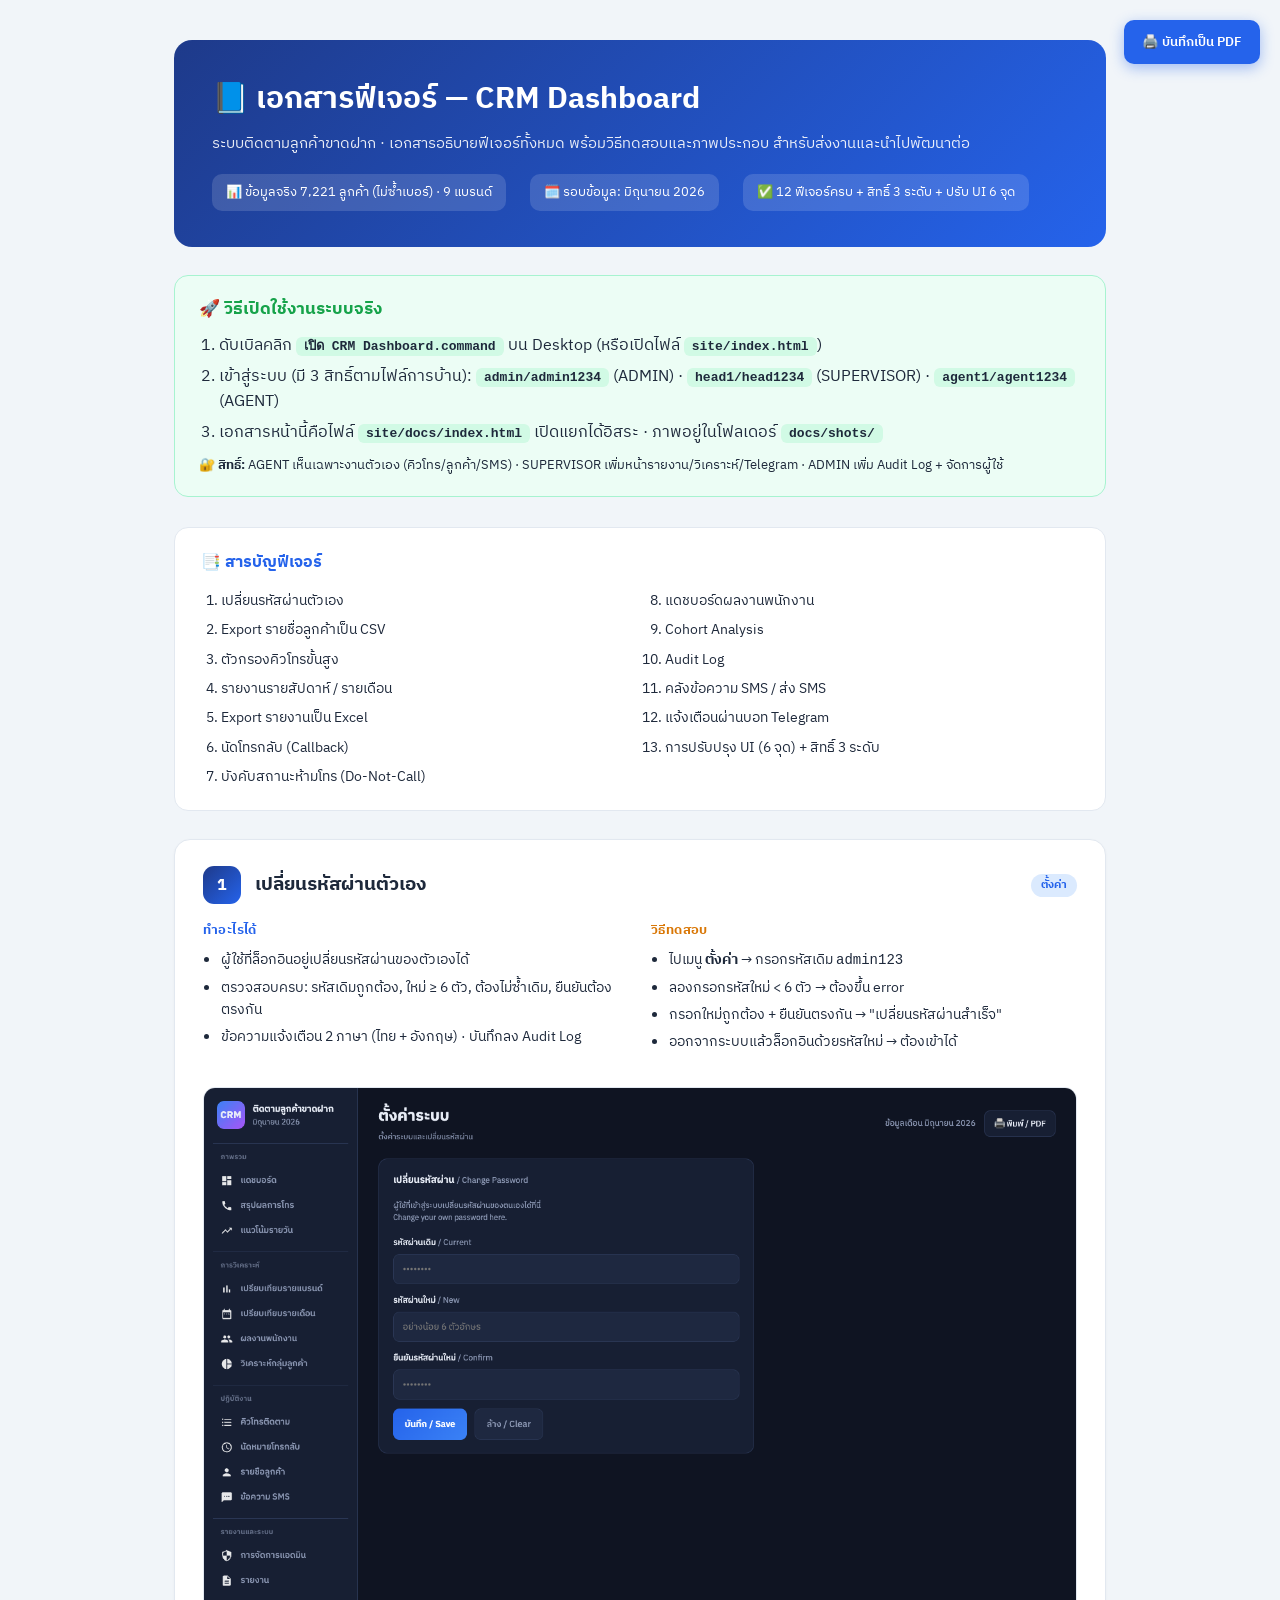
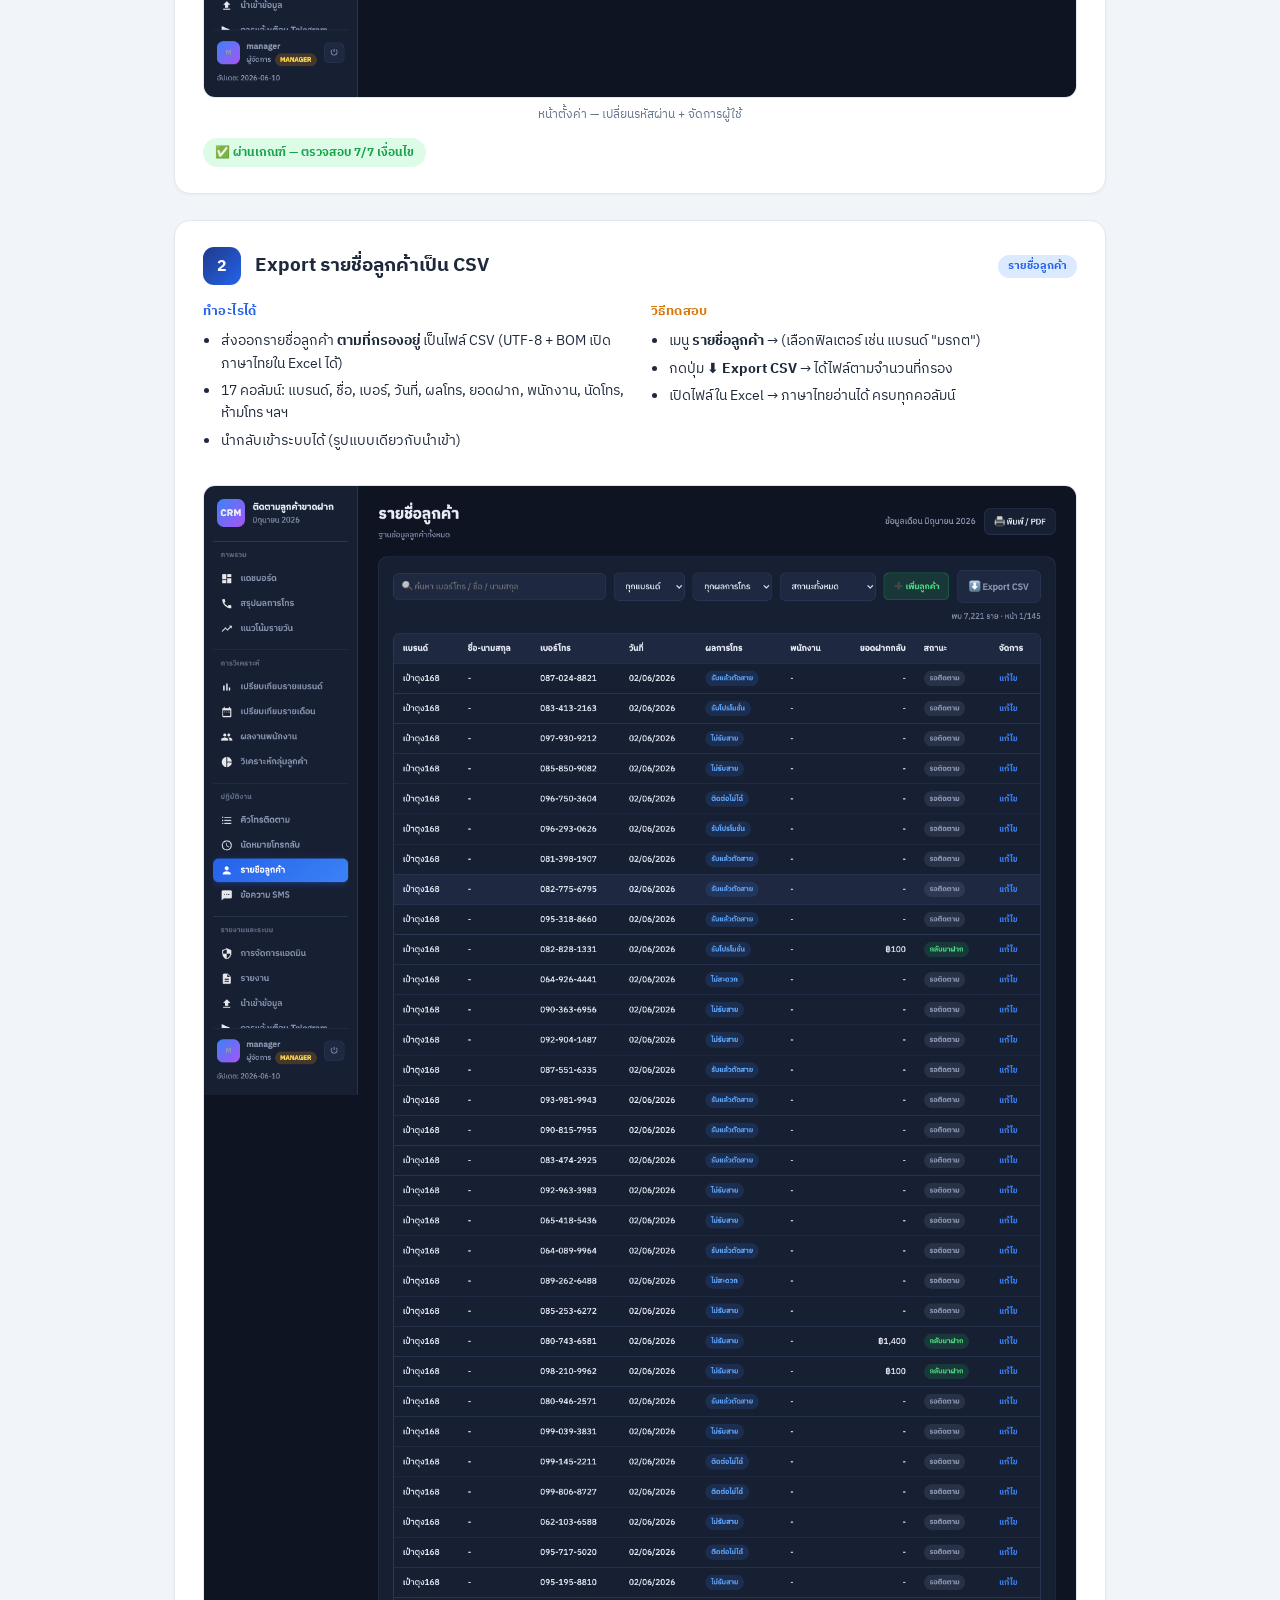
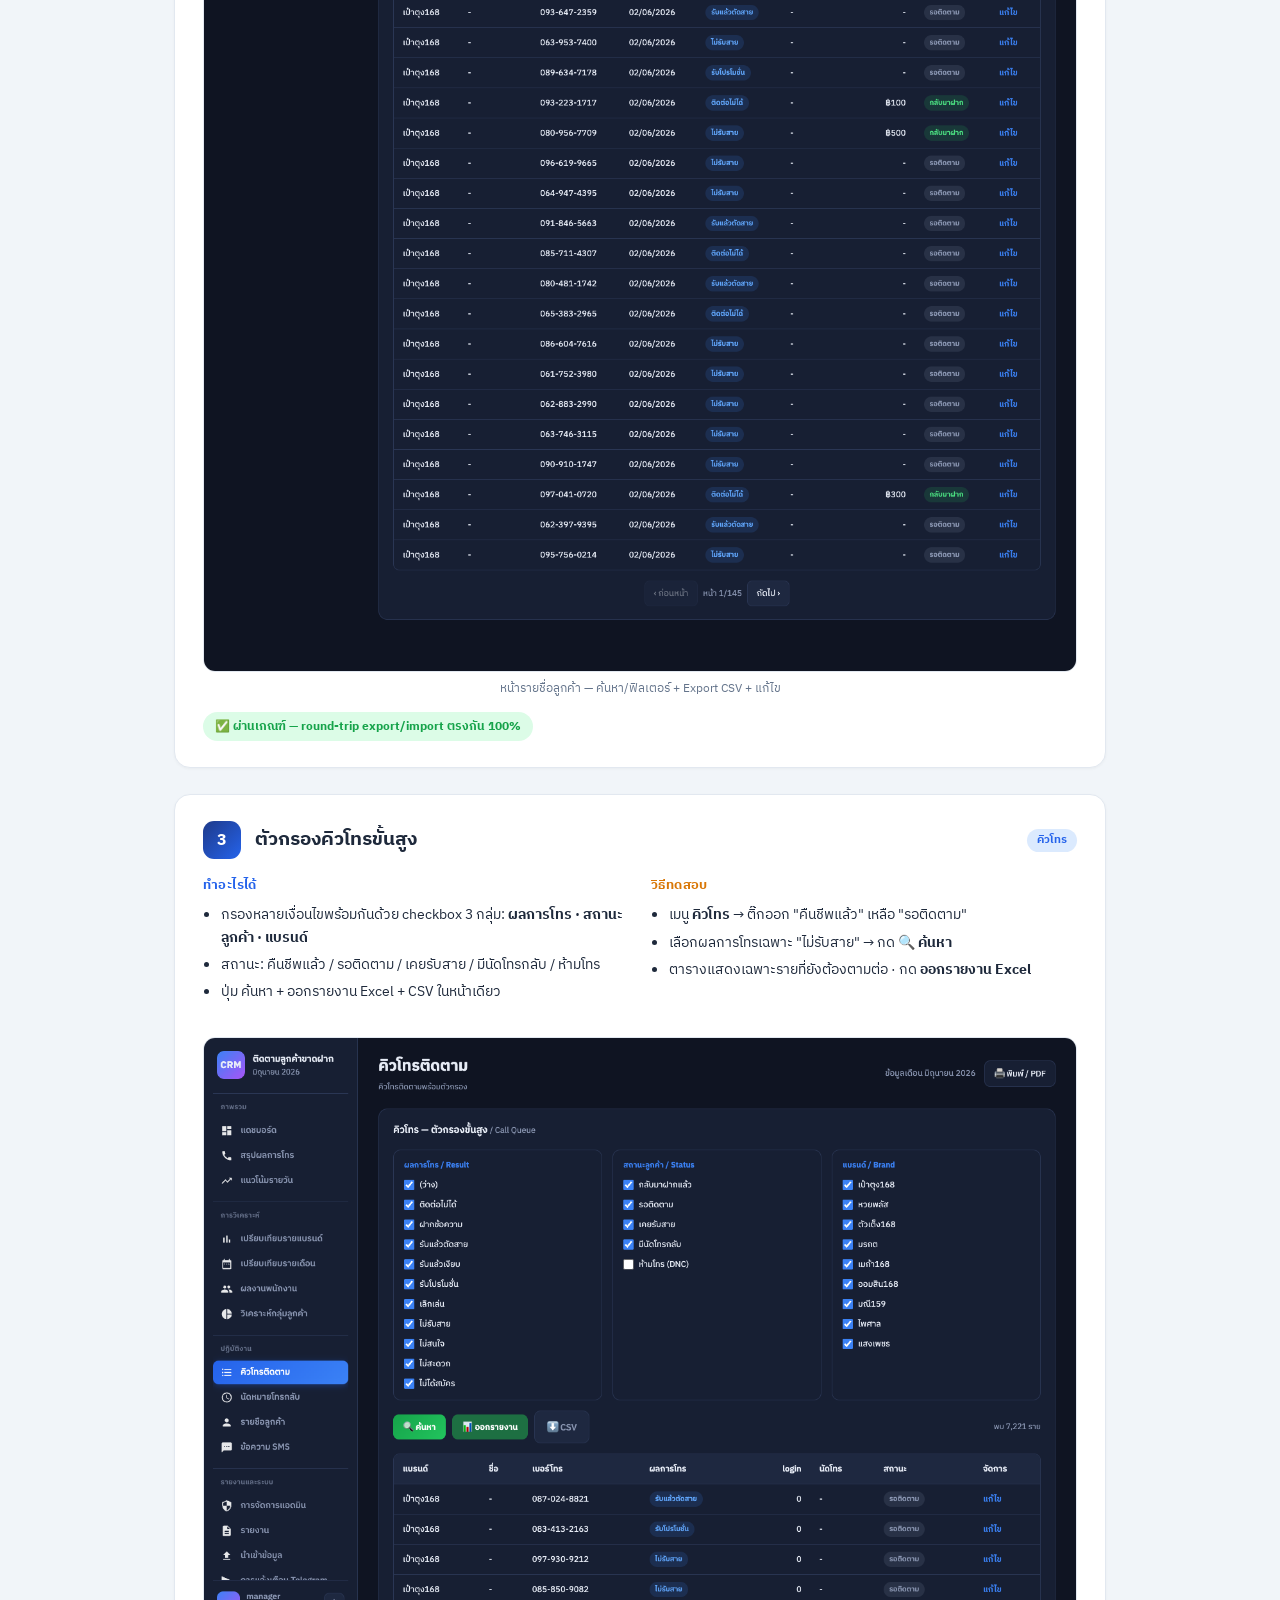
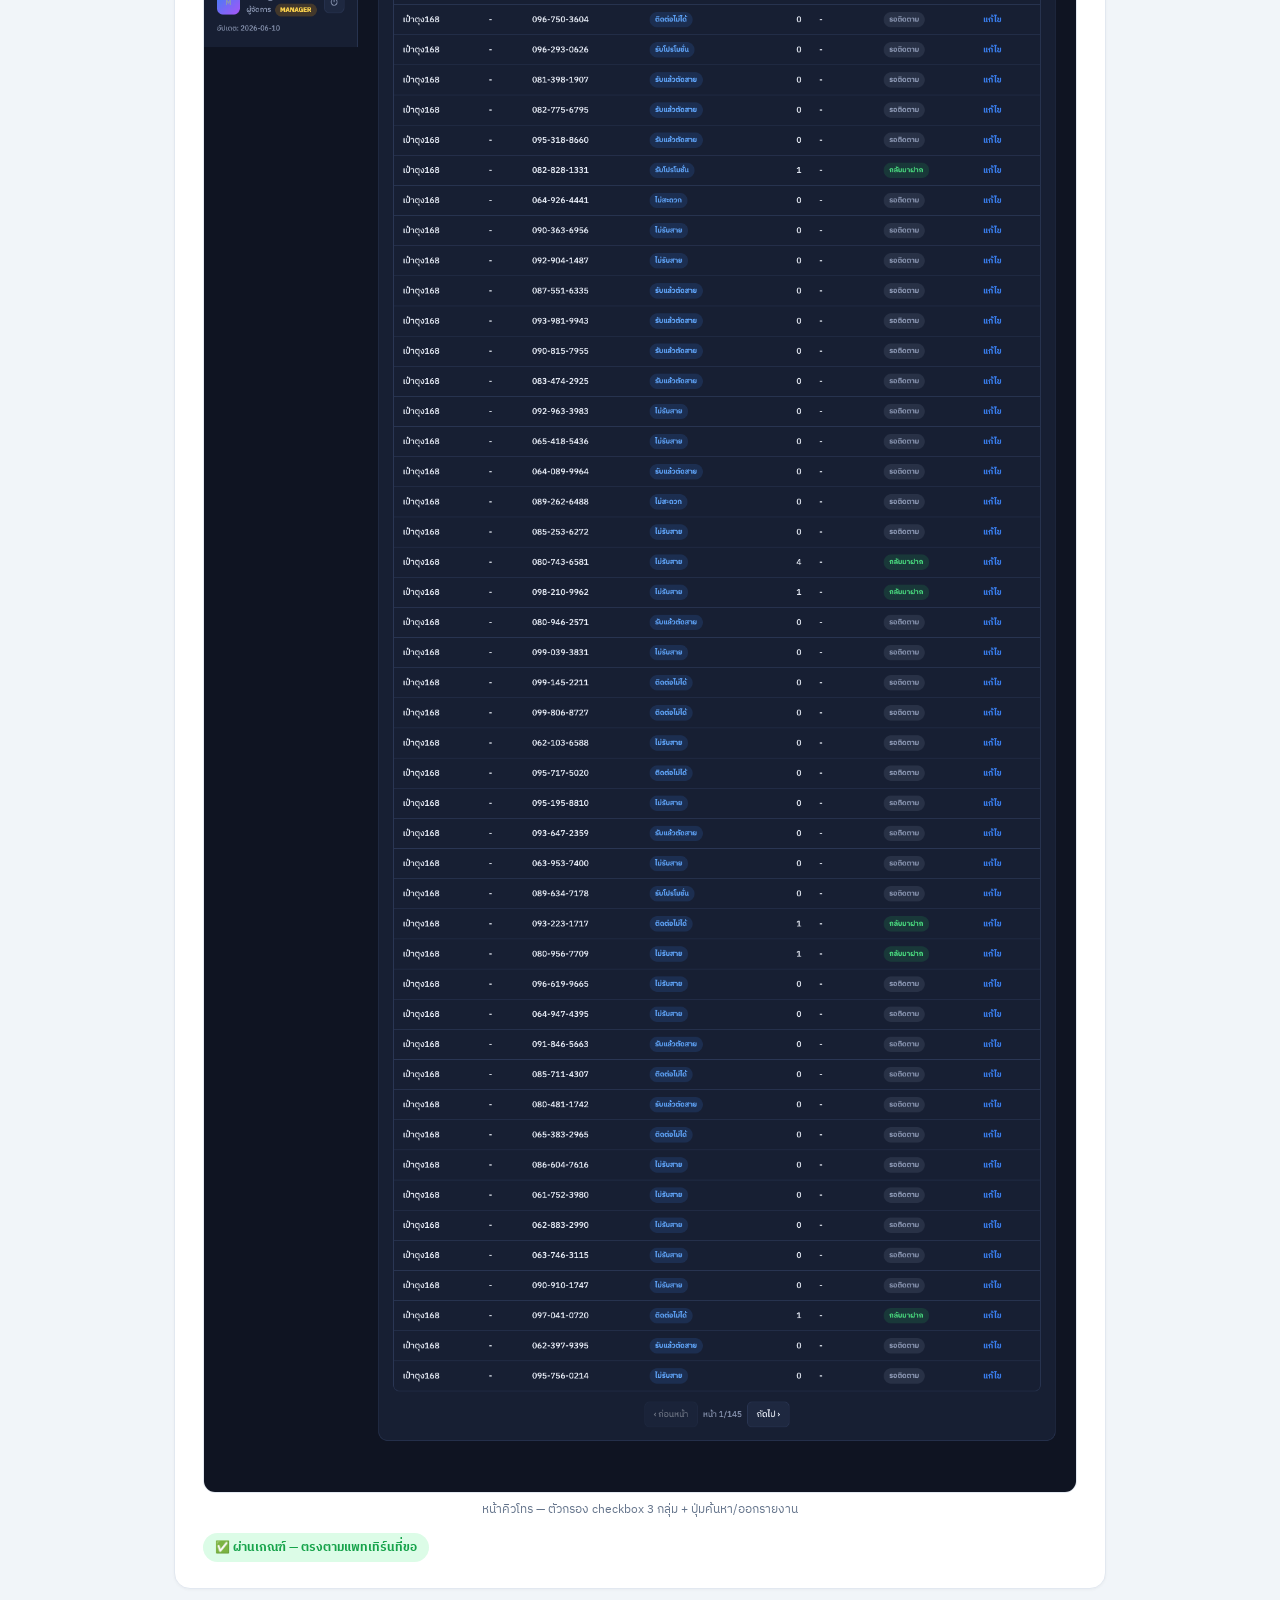
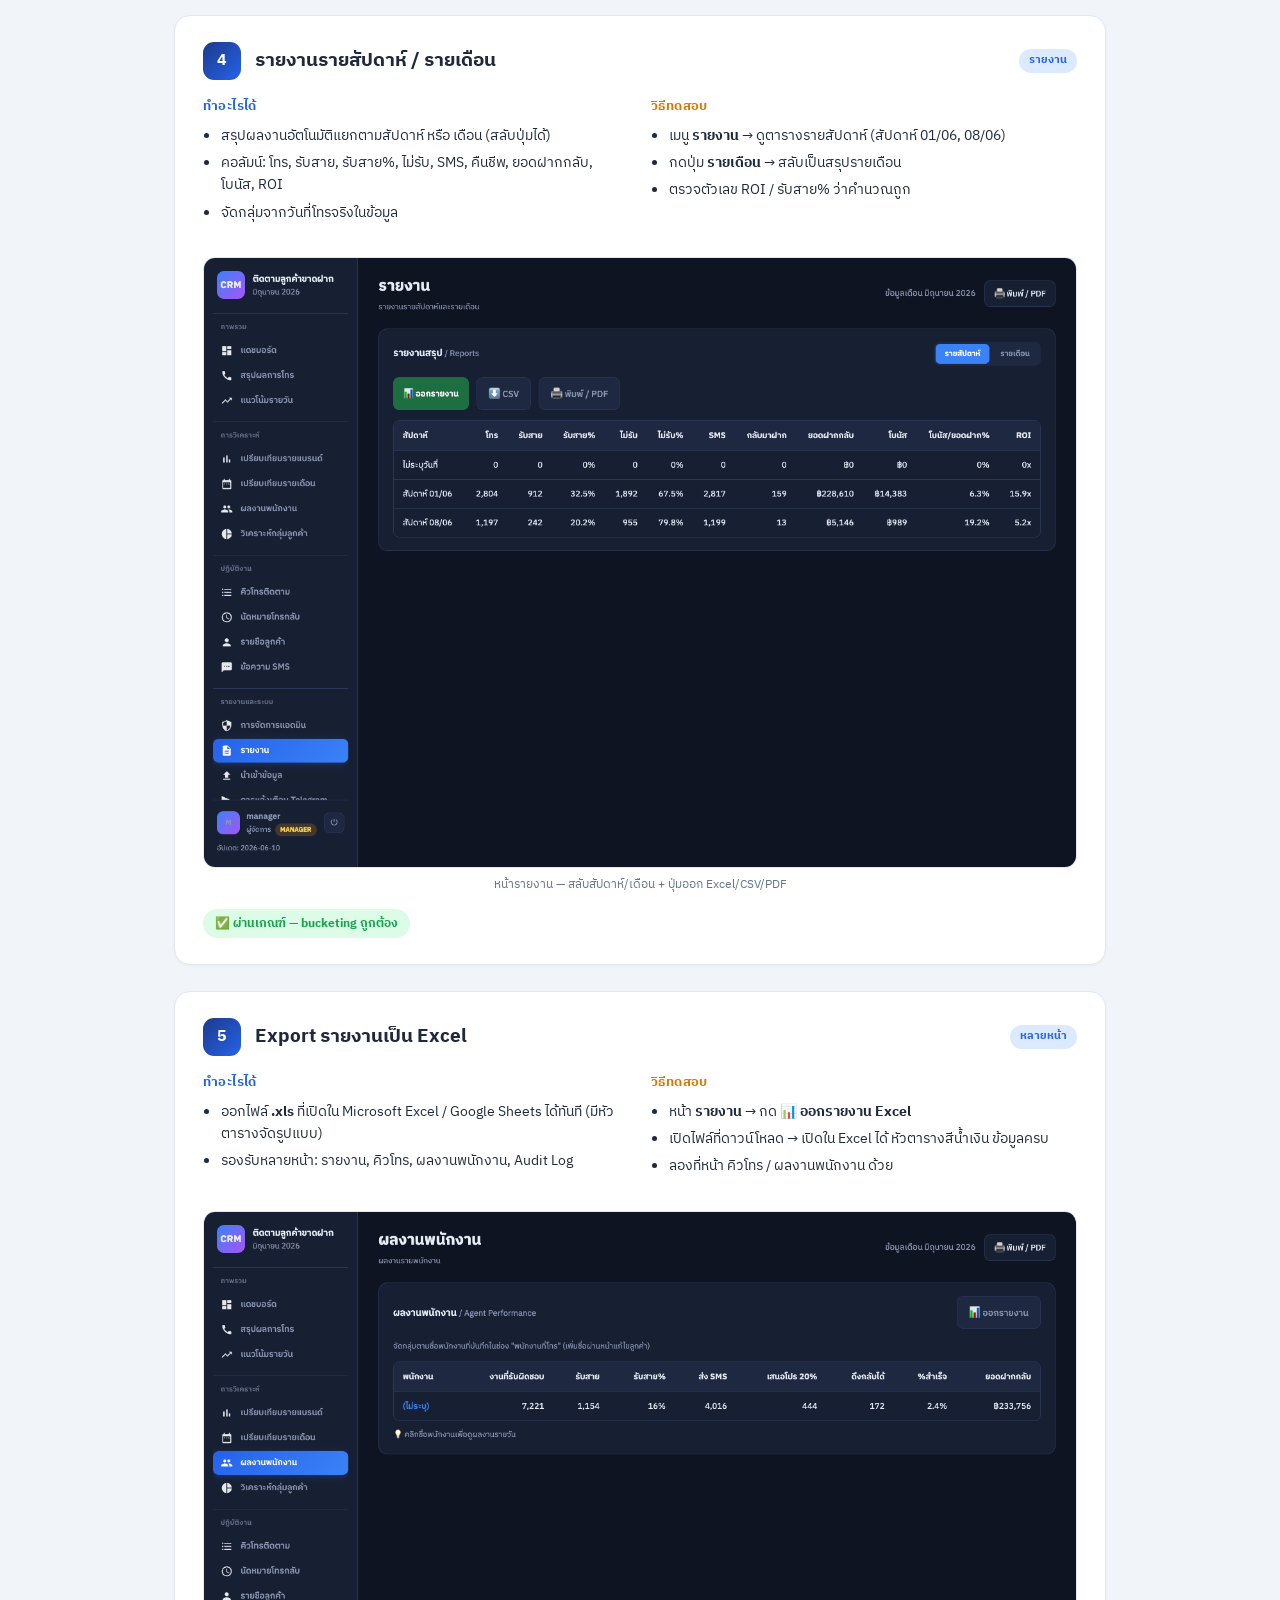
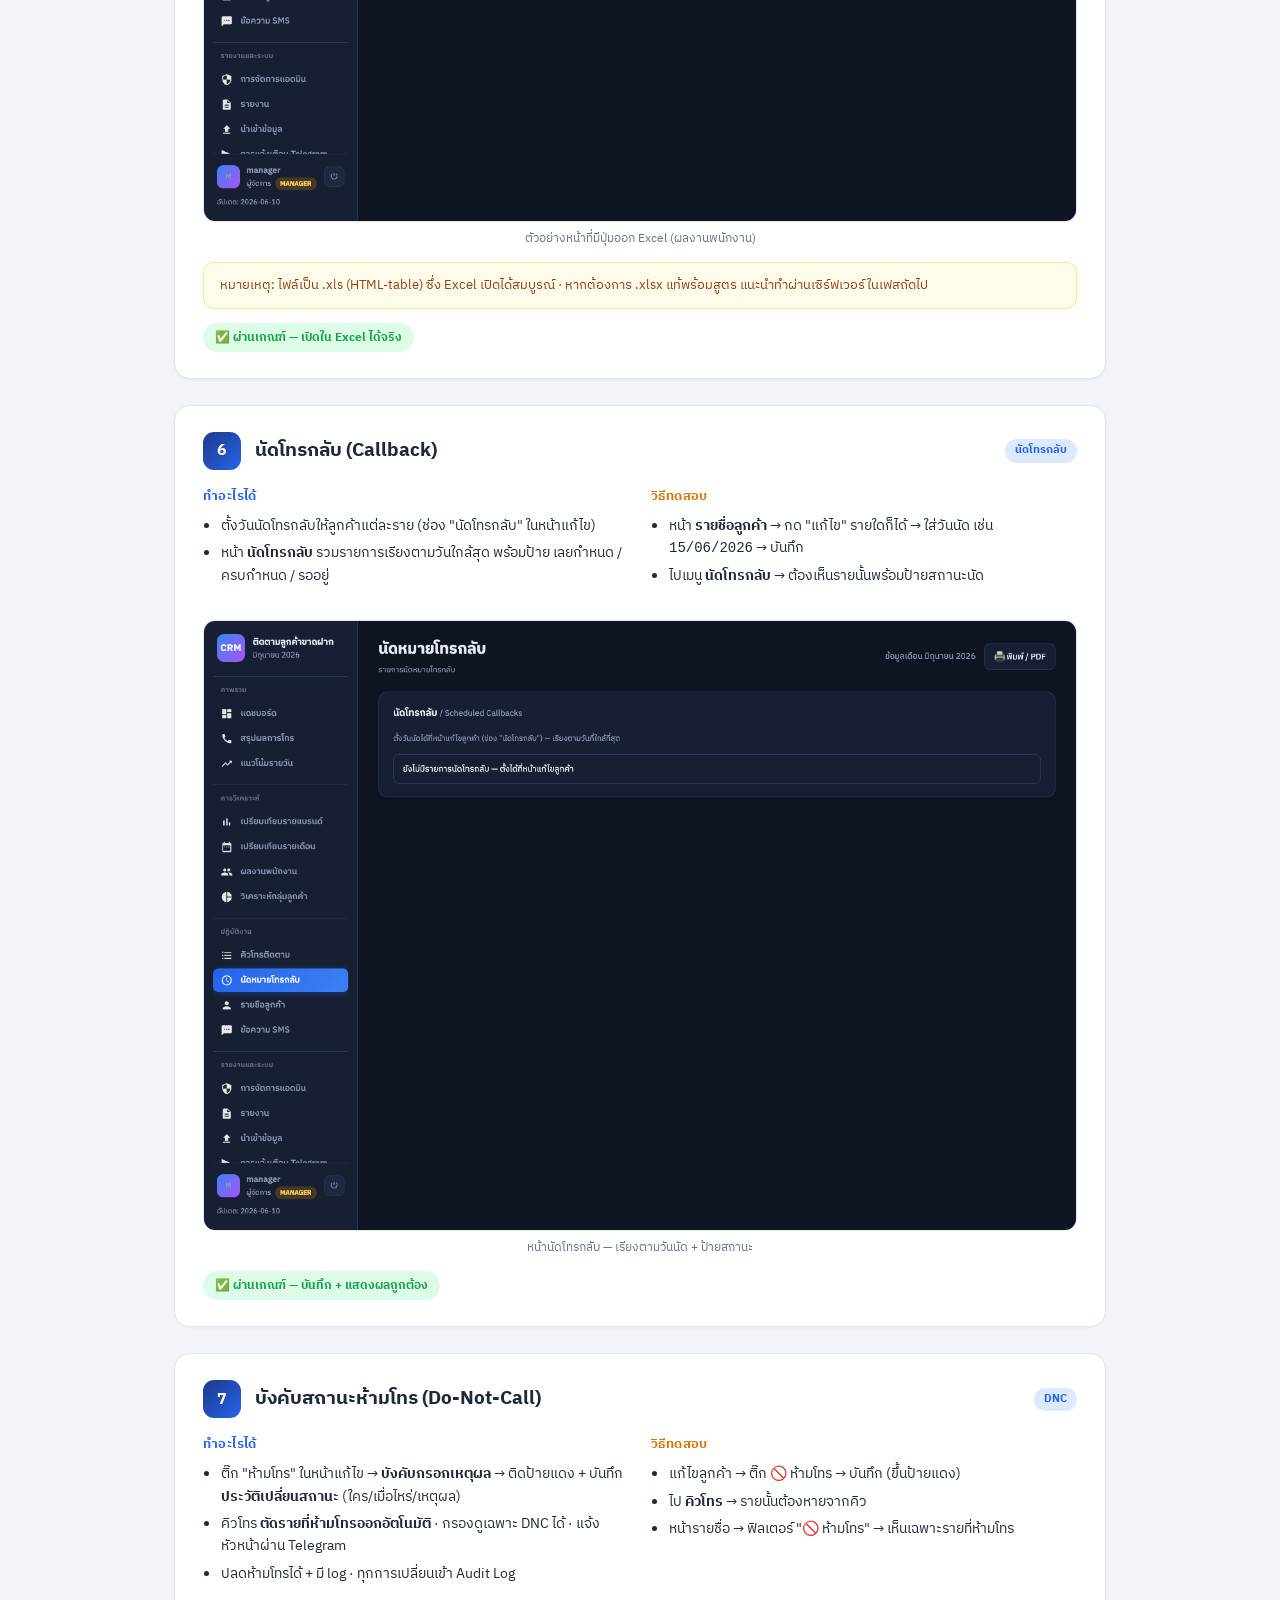
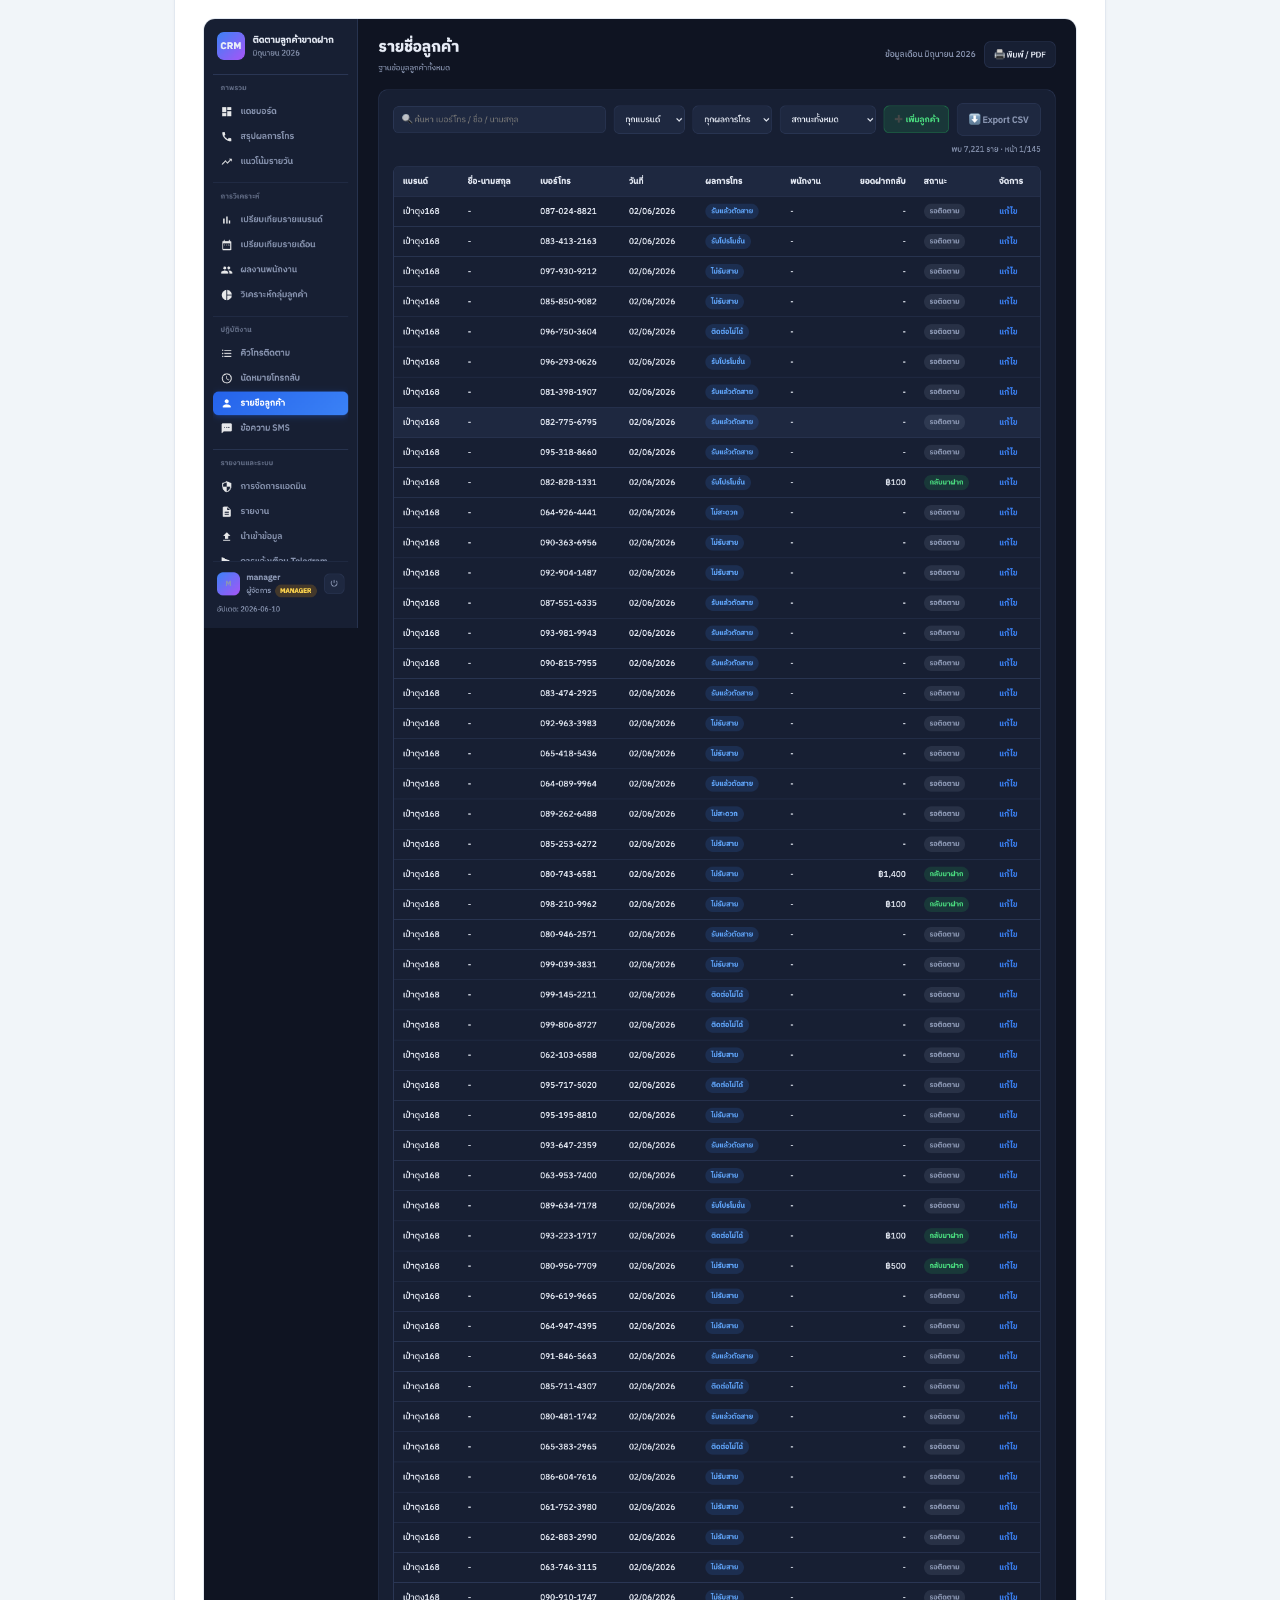
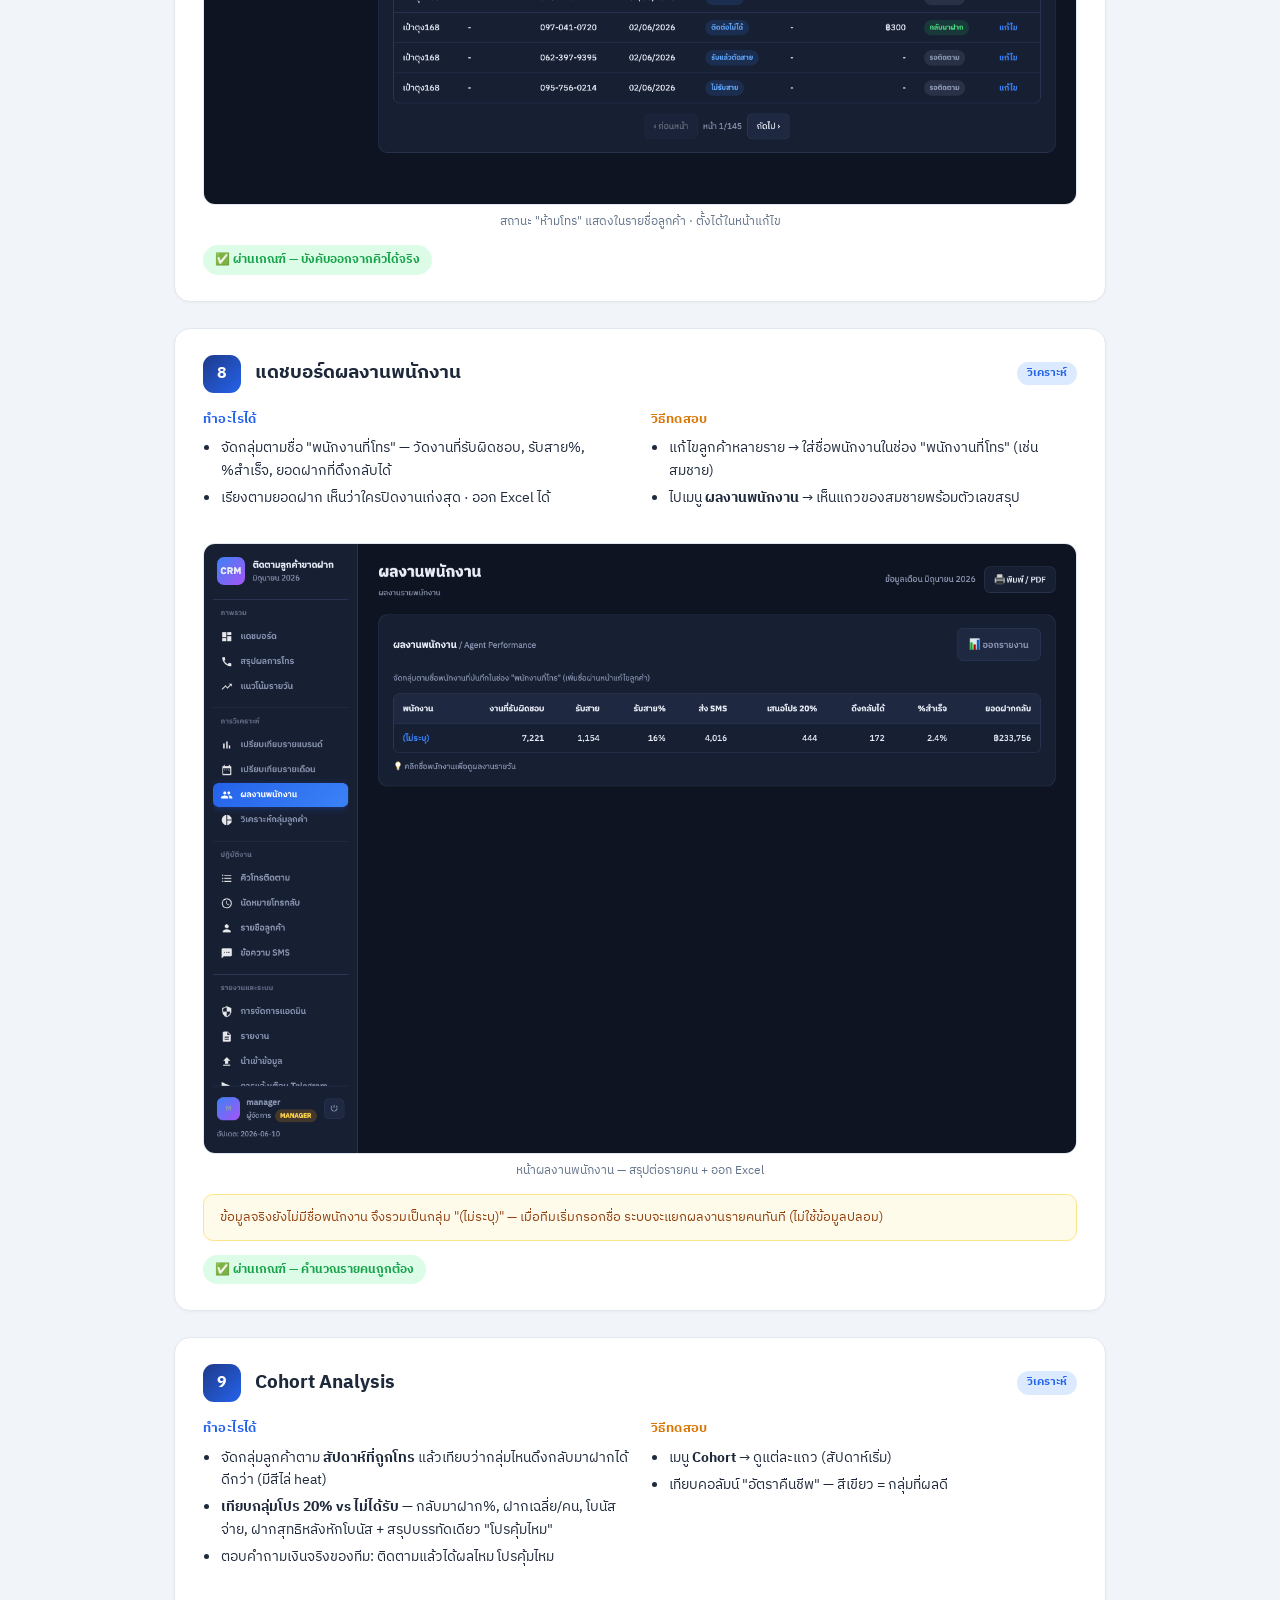
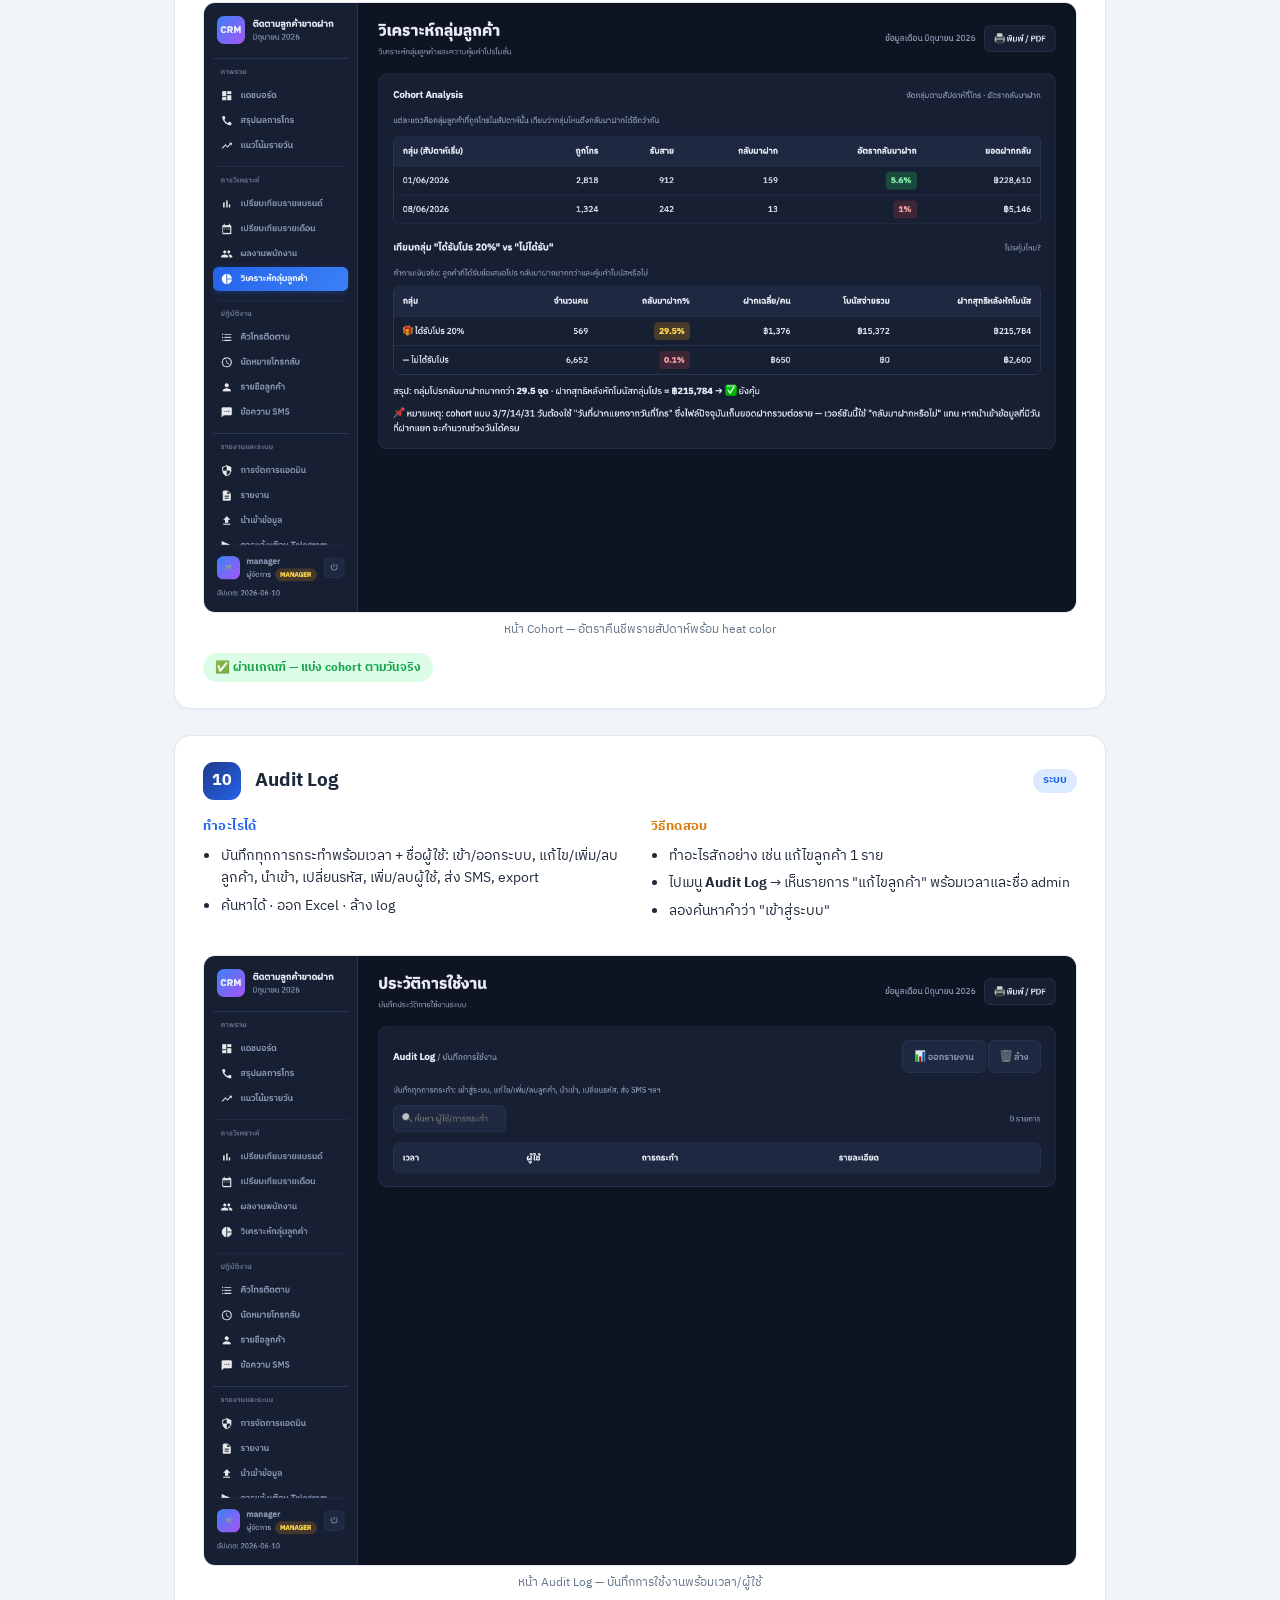
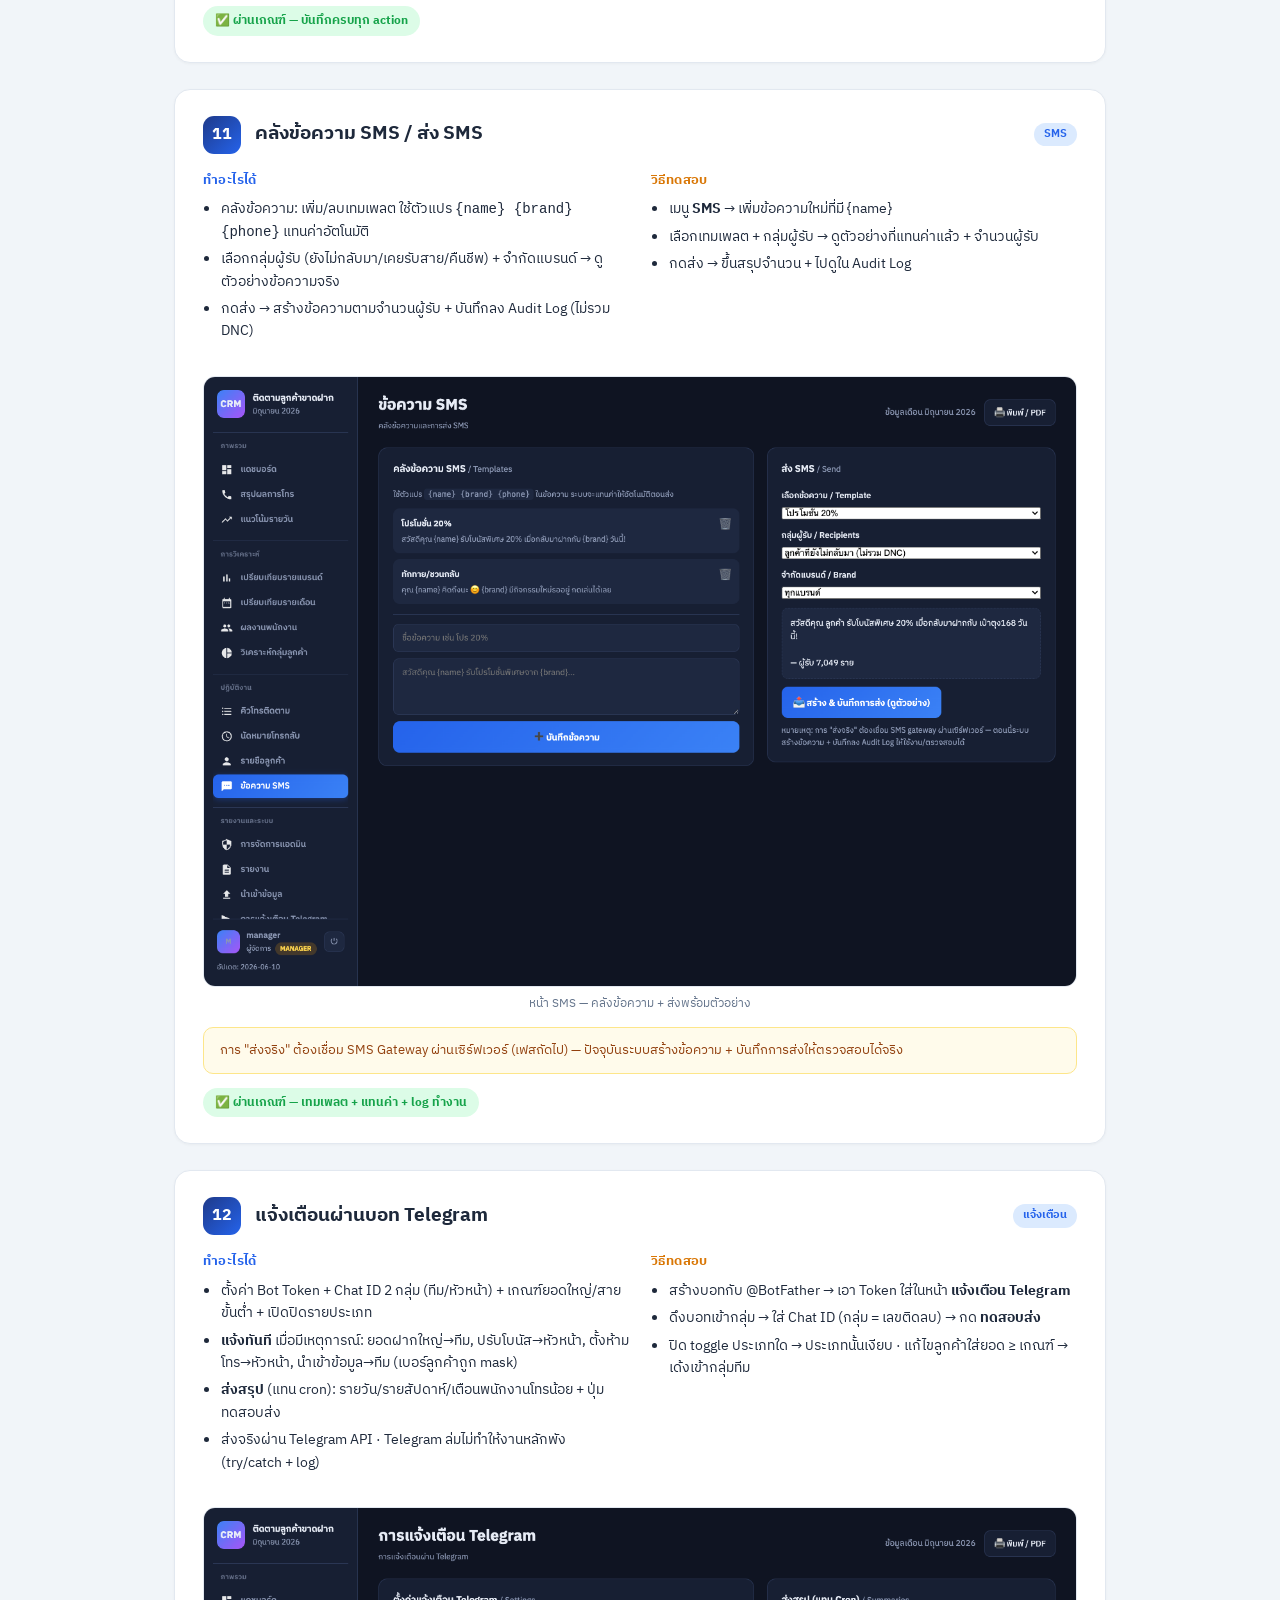
==== commit 5292f3a9: "อัปเดตเป็นเวอร์ชันล่าสุด (แอป + รูป screenshot ปัจจุบัน)" ====
--- a/docs/index.html
+++ b/docs/index.html
@@ -59,7 +59,7 @@
   <h1>📘 เอกสารฟีเจอร์ — CRM Dashboard</h1>
   <p>ระบบติดตามลูกค้าขาดฝาก · เอกสารอธิบายฟีเจอร์ทั้งหมด พร้อมวิธีทดสอบและภาพประกอบ สำหรับส่งงานและนำไปพัฒนาต่อ</p>
   <div class="meta-row">
-    <div>📊 ข้อมูลจริง 9,116 ลูกค้า · 9 แบรนด์</div>
+    <div>📊 ข้อมูลจริง 7,221 ลูกค้า (ไม่ซ้ำเบอร์) · 9 แบรนด์</div>
     <div>🗓️ รอบข้อมูล: มิถุนายน 2026</div>
     <div>✅ 12 ฟีเจอร์ครบ + สิทธิ์ 3 ระดับ + ปรับ UI 6 จุด</div>
   </div>
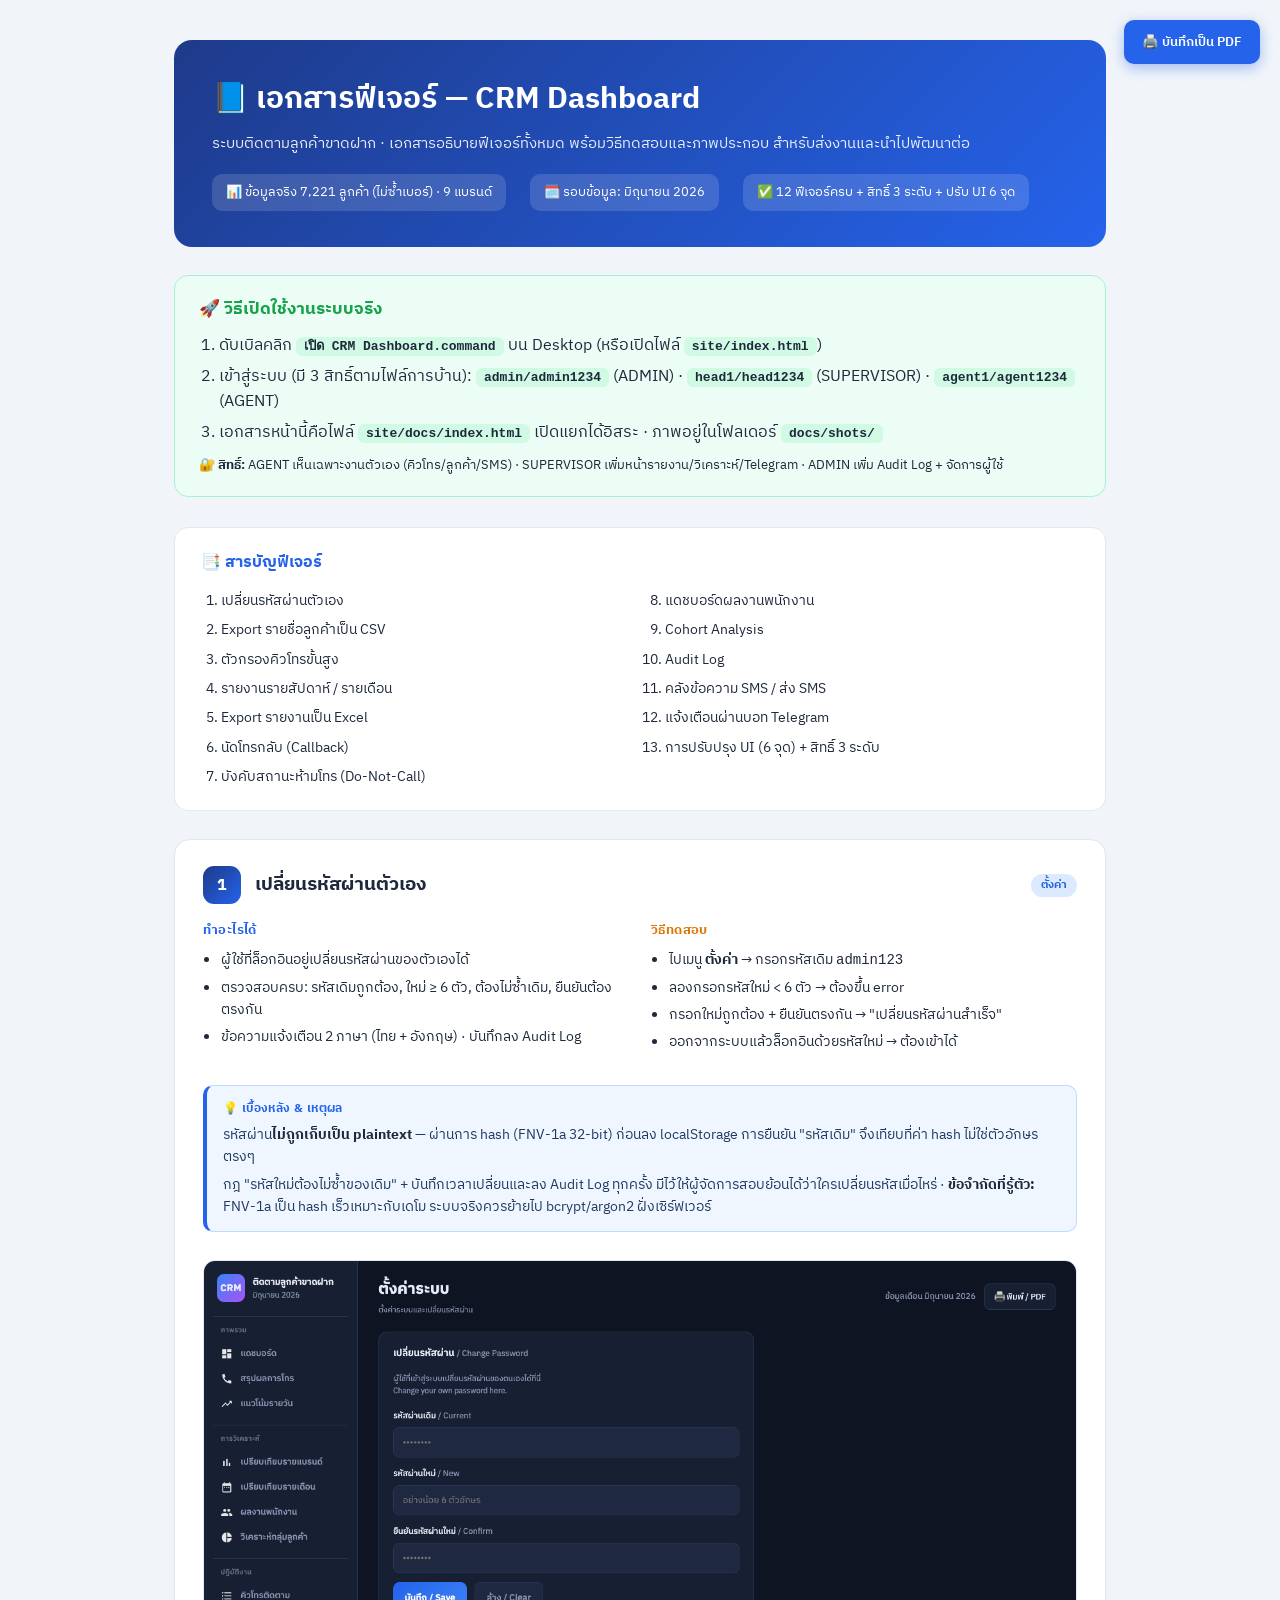
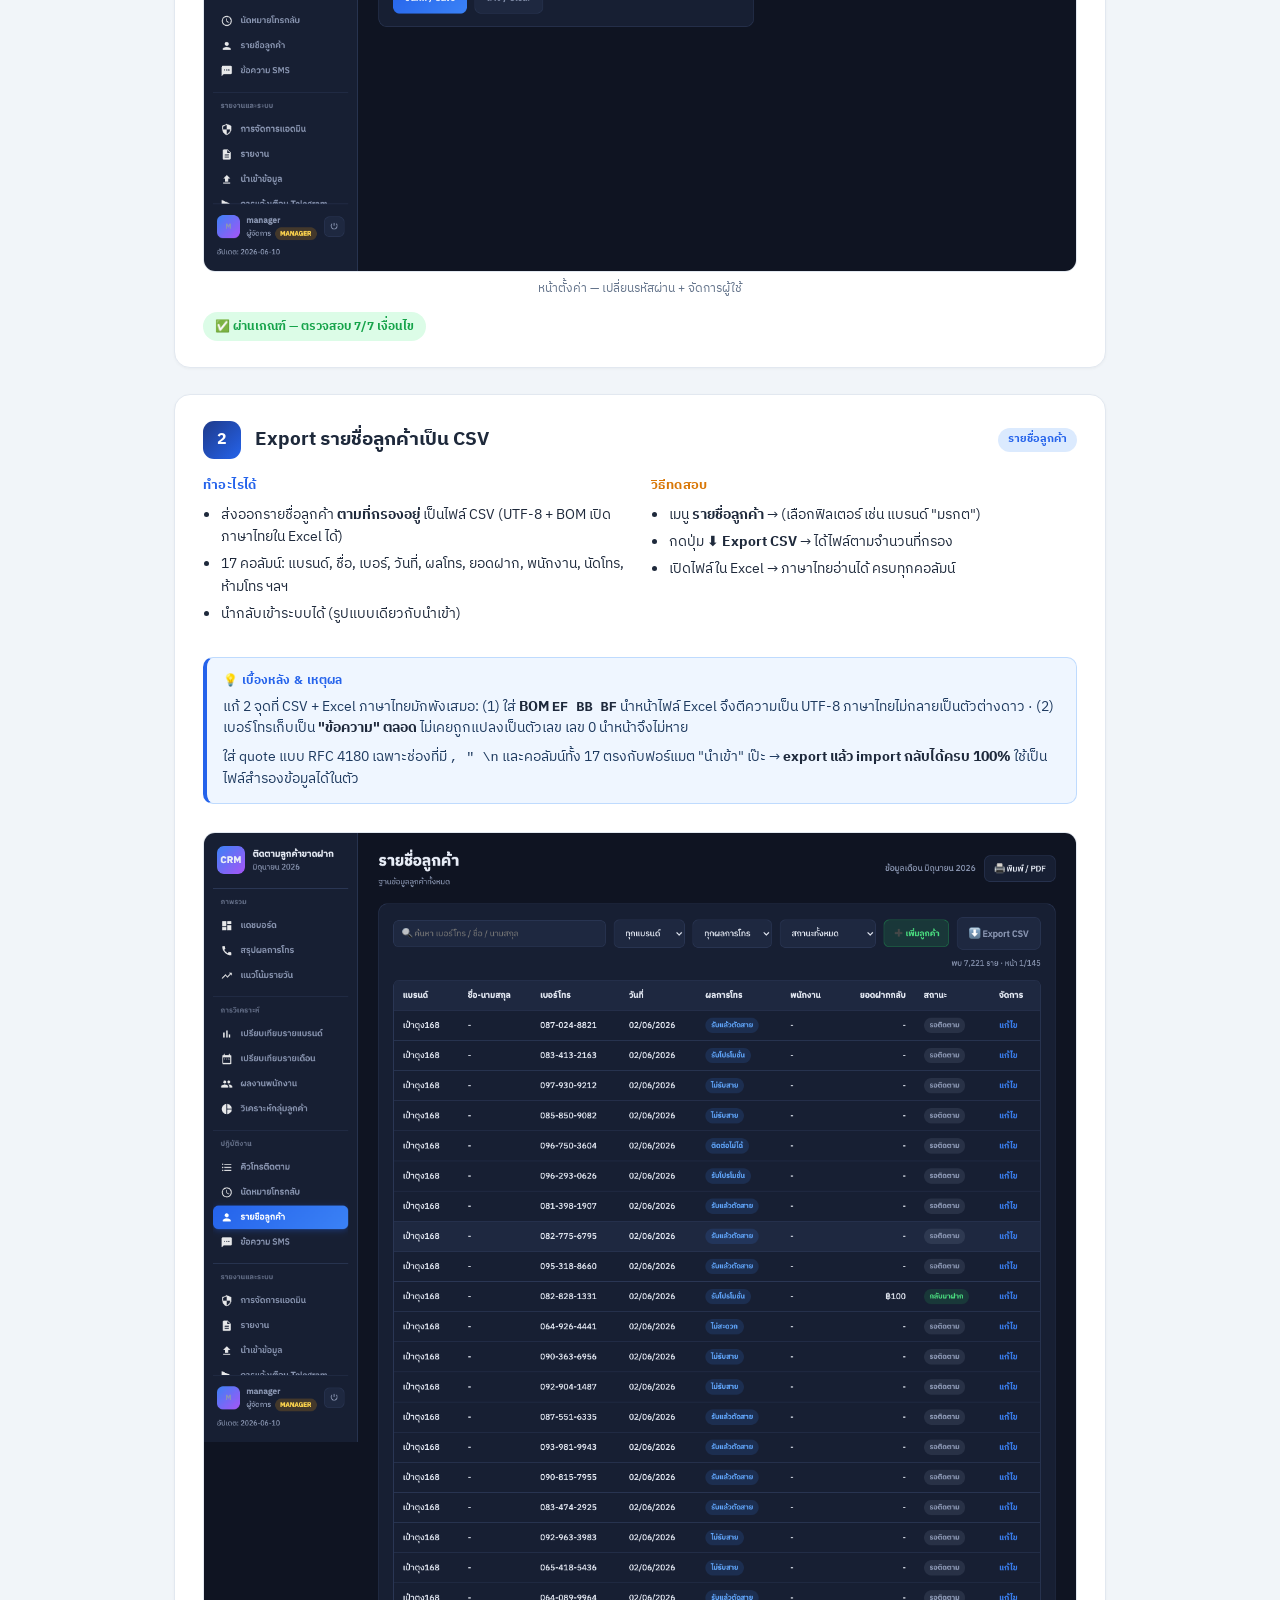
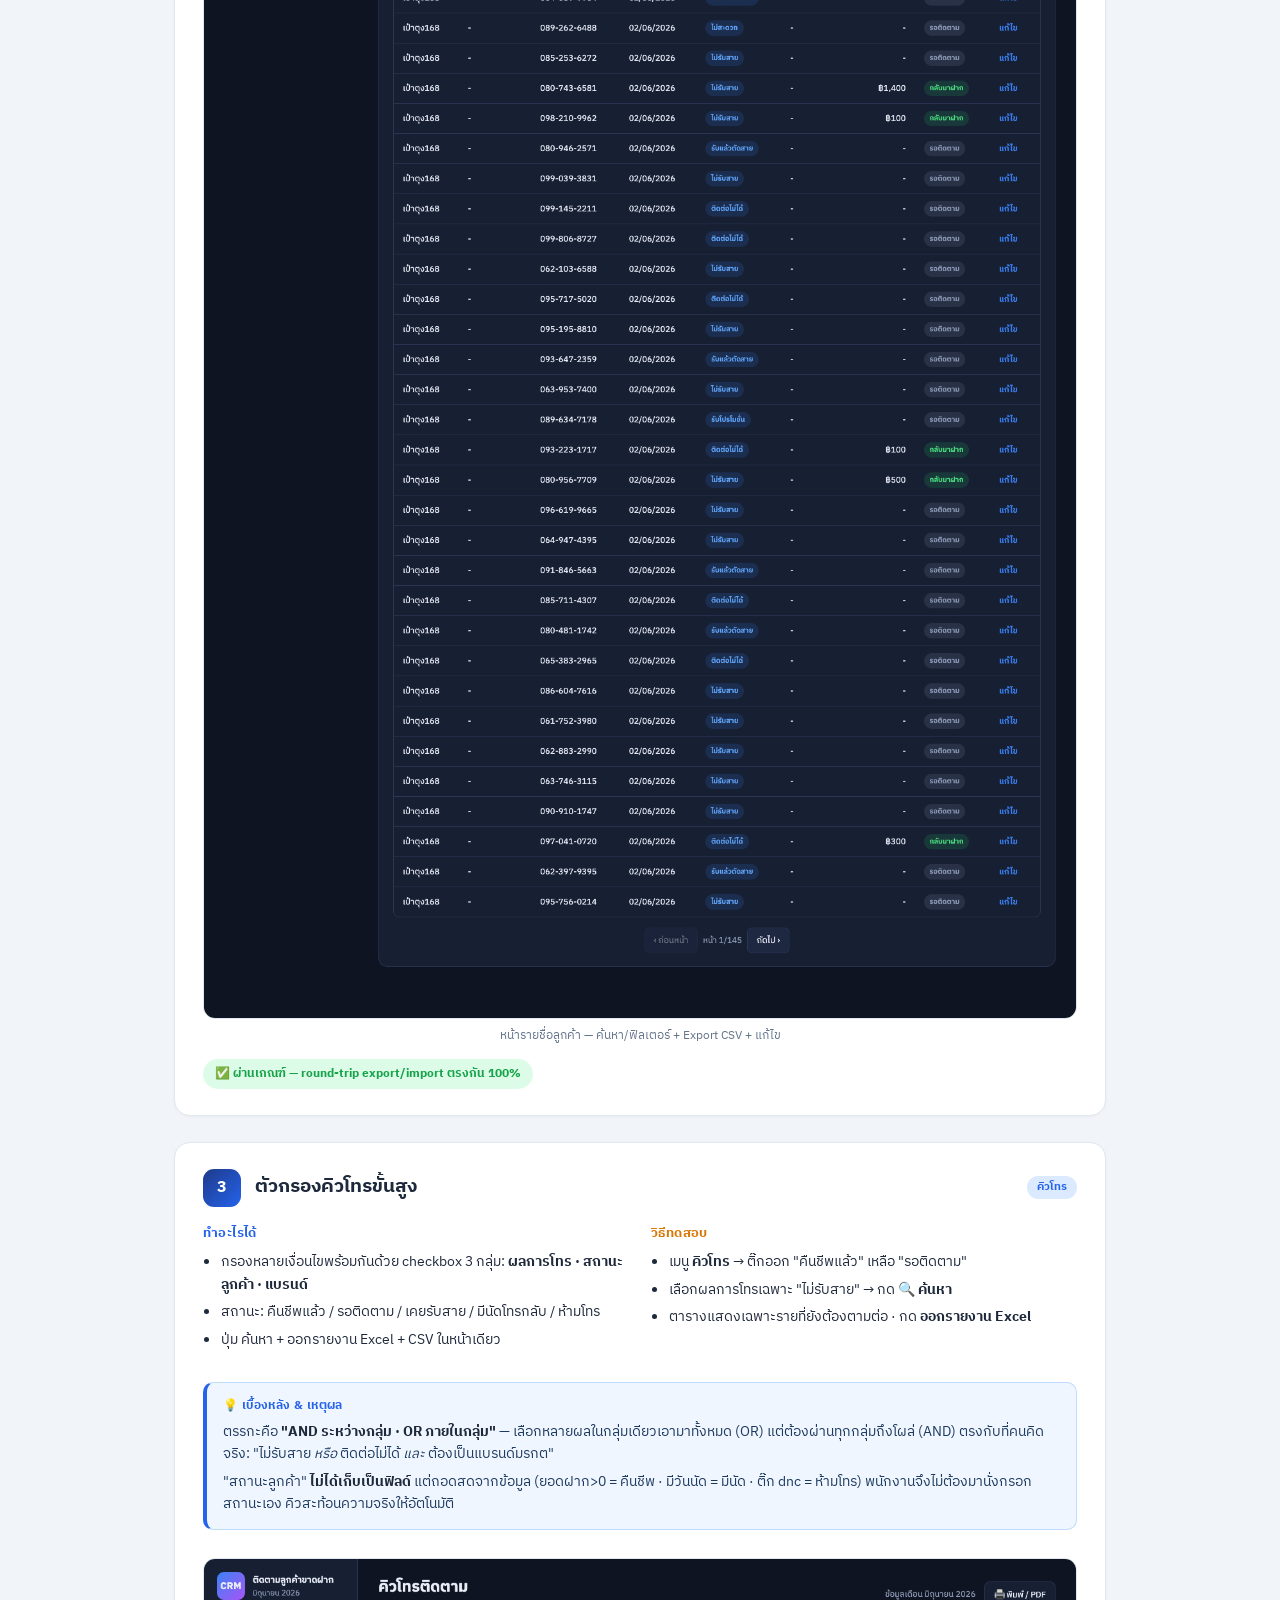
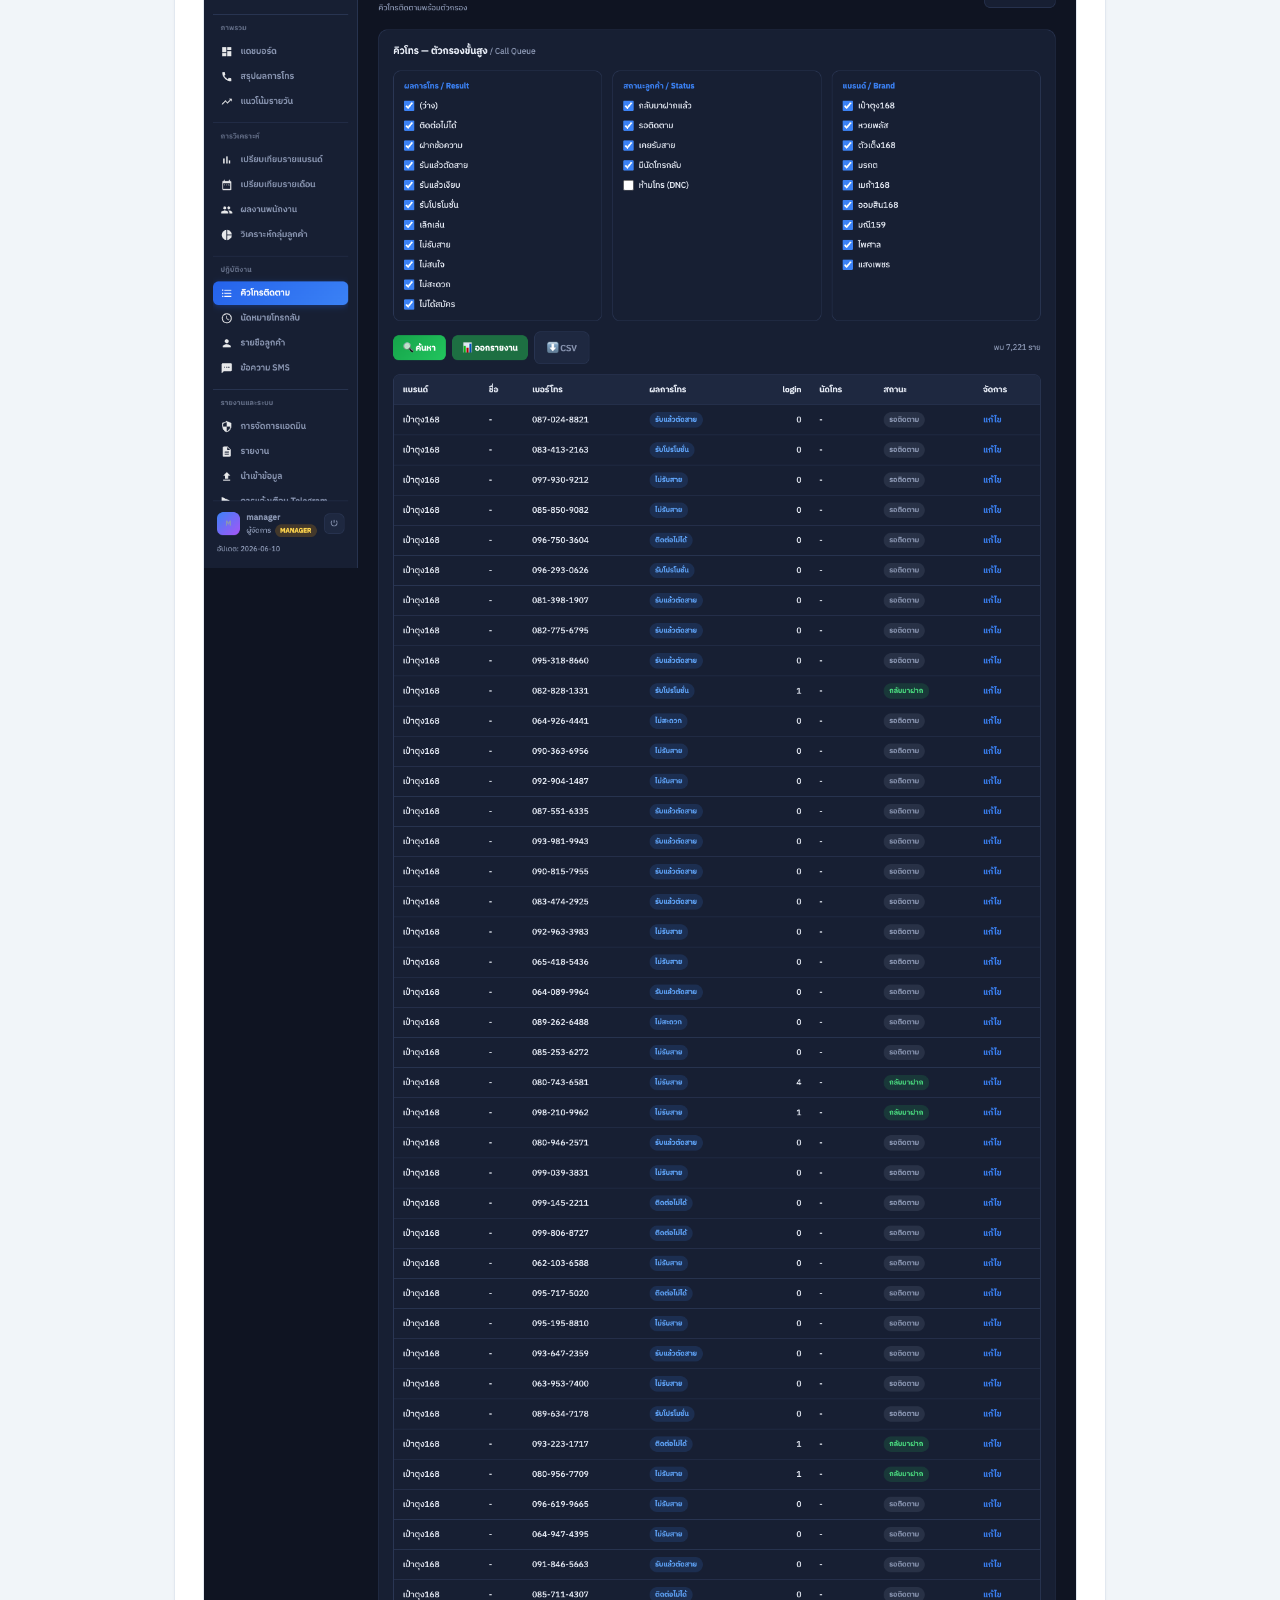
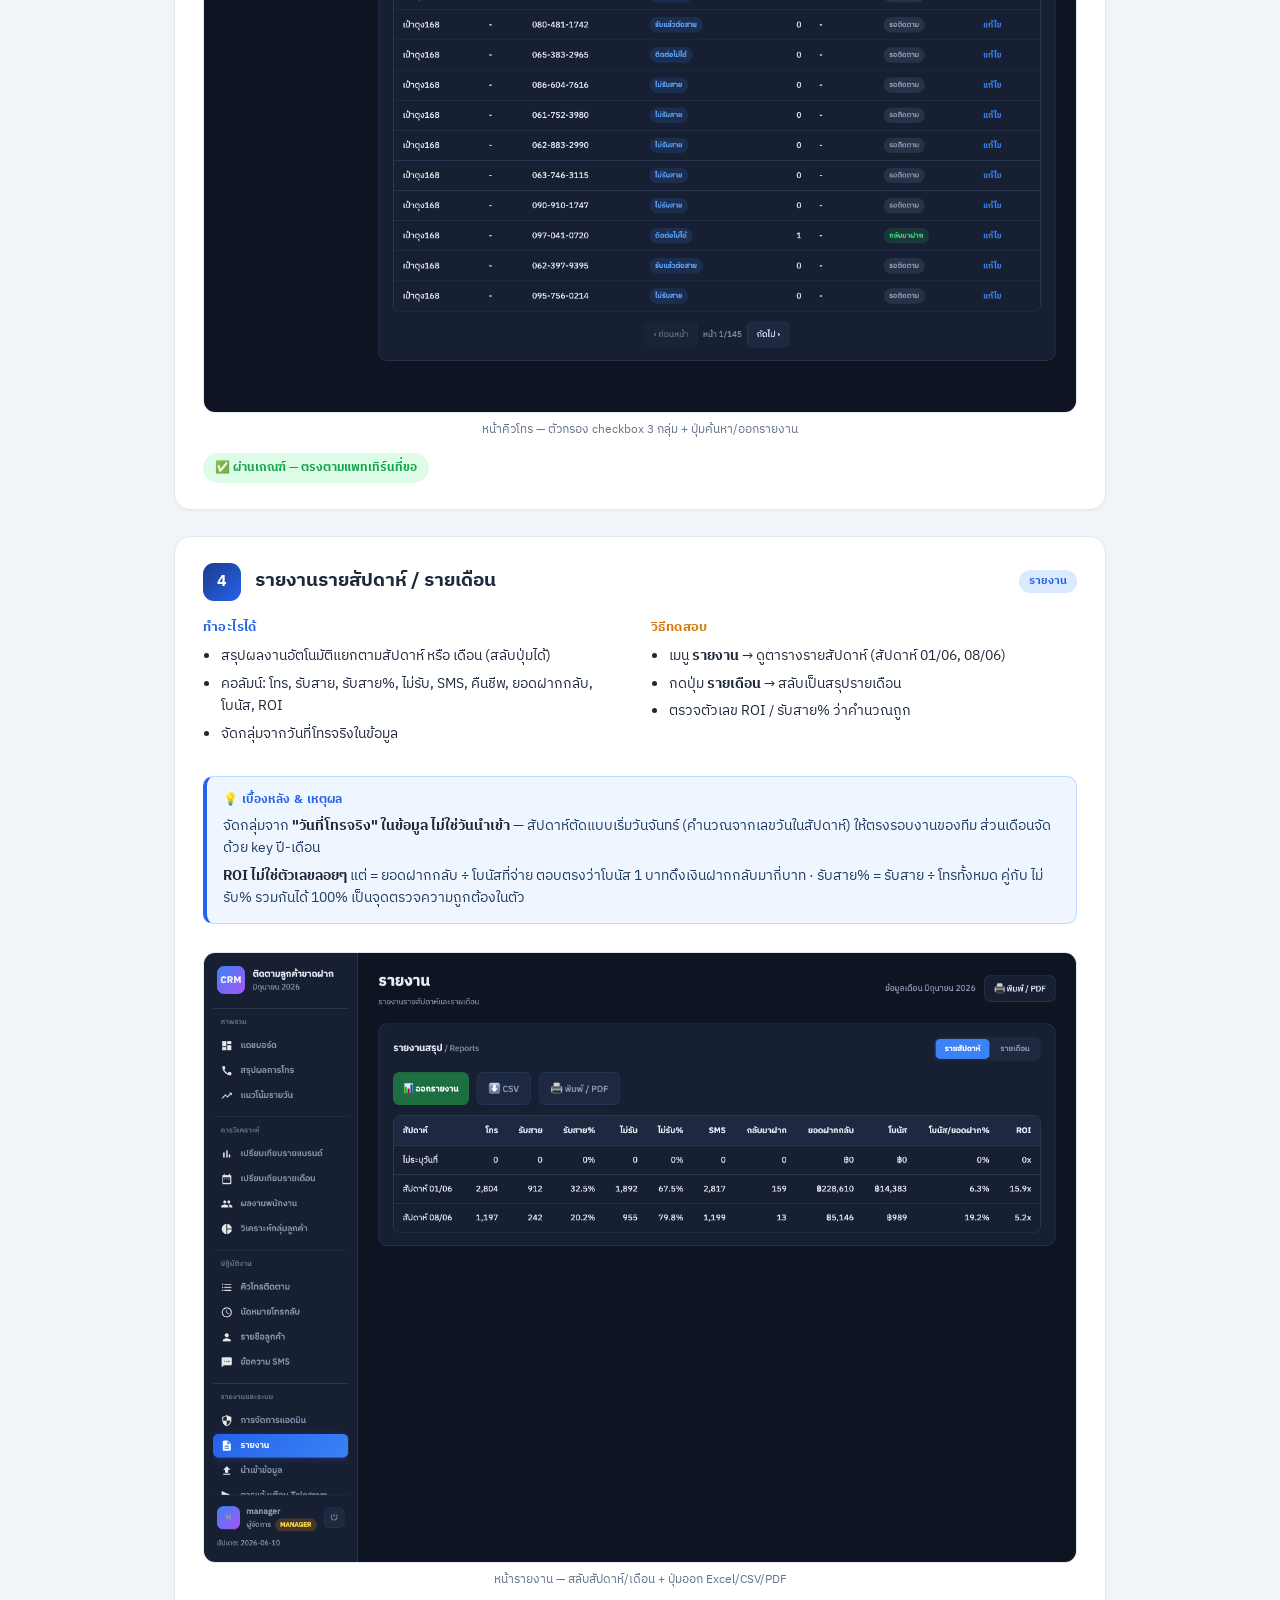
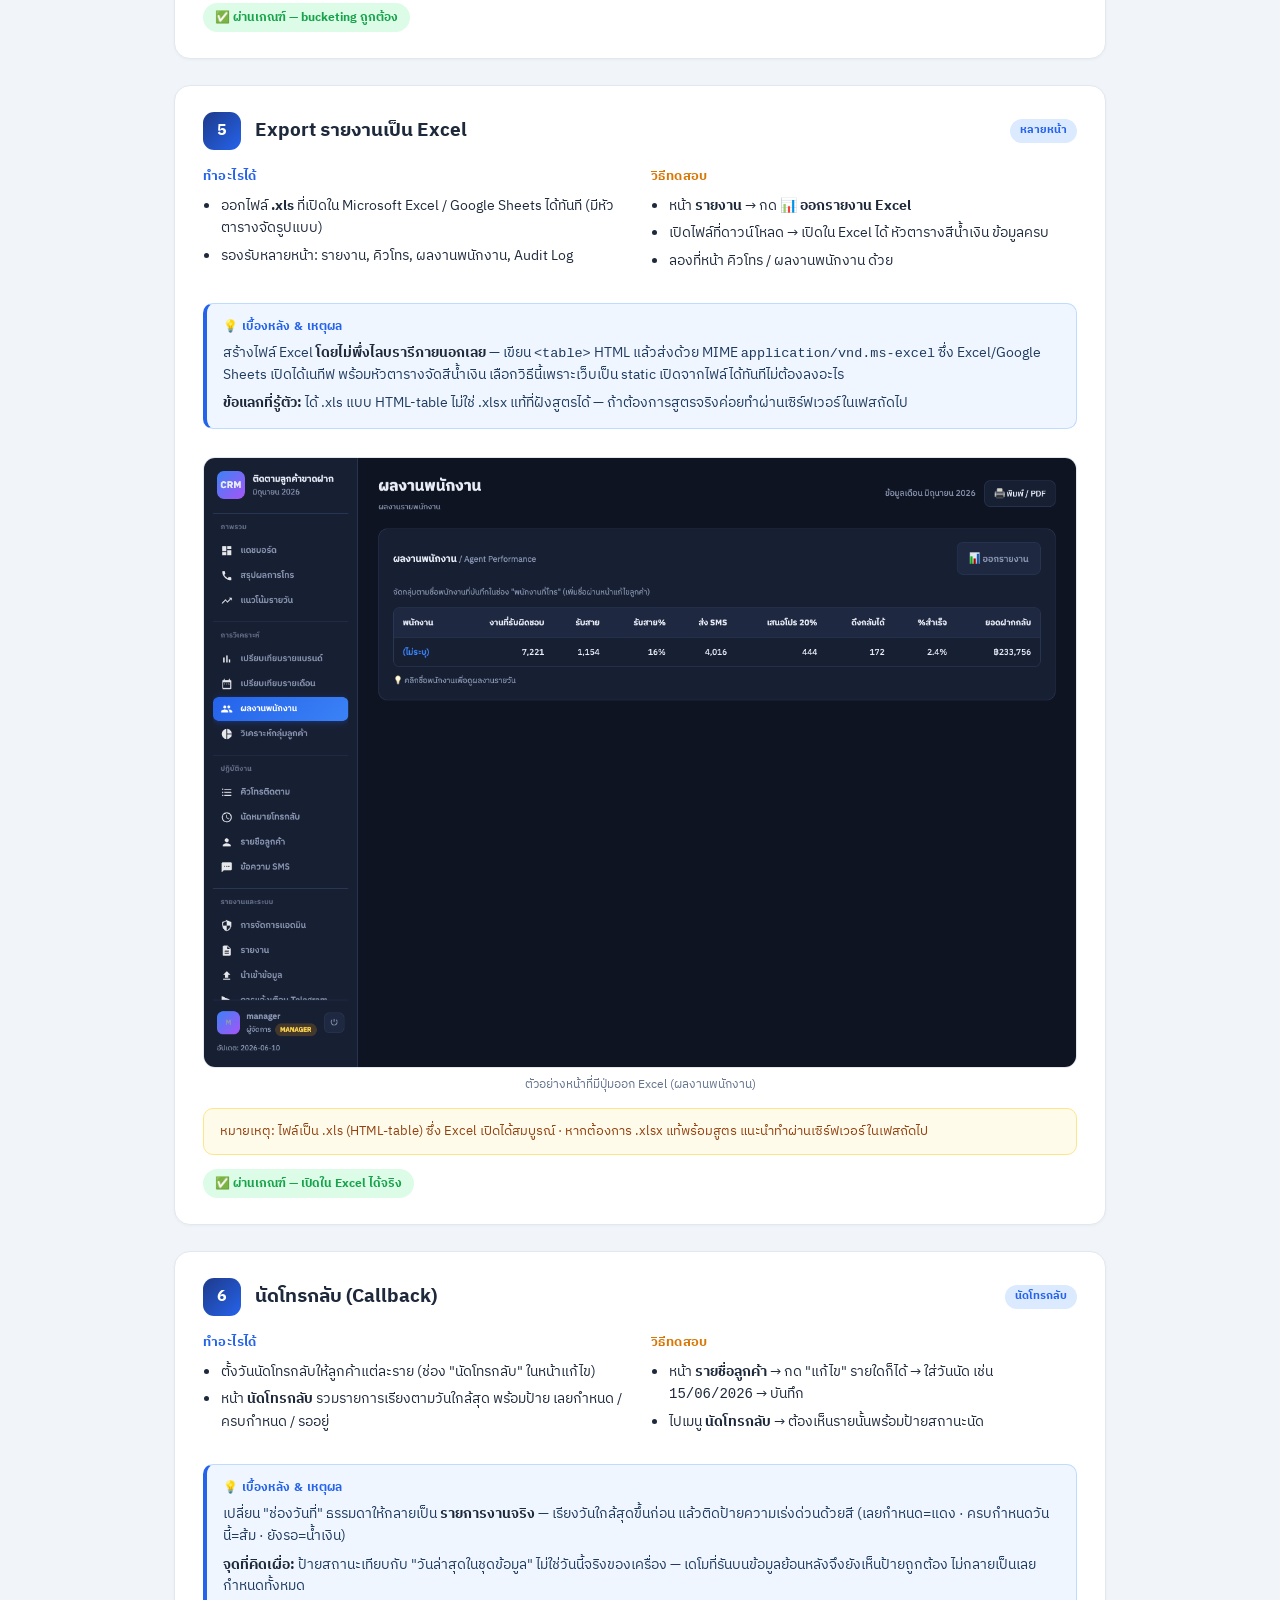
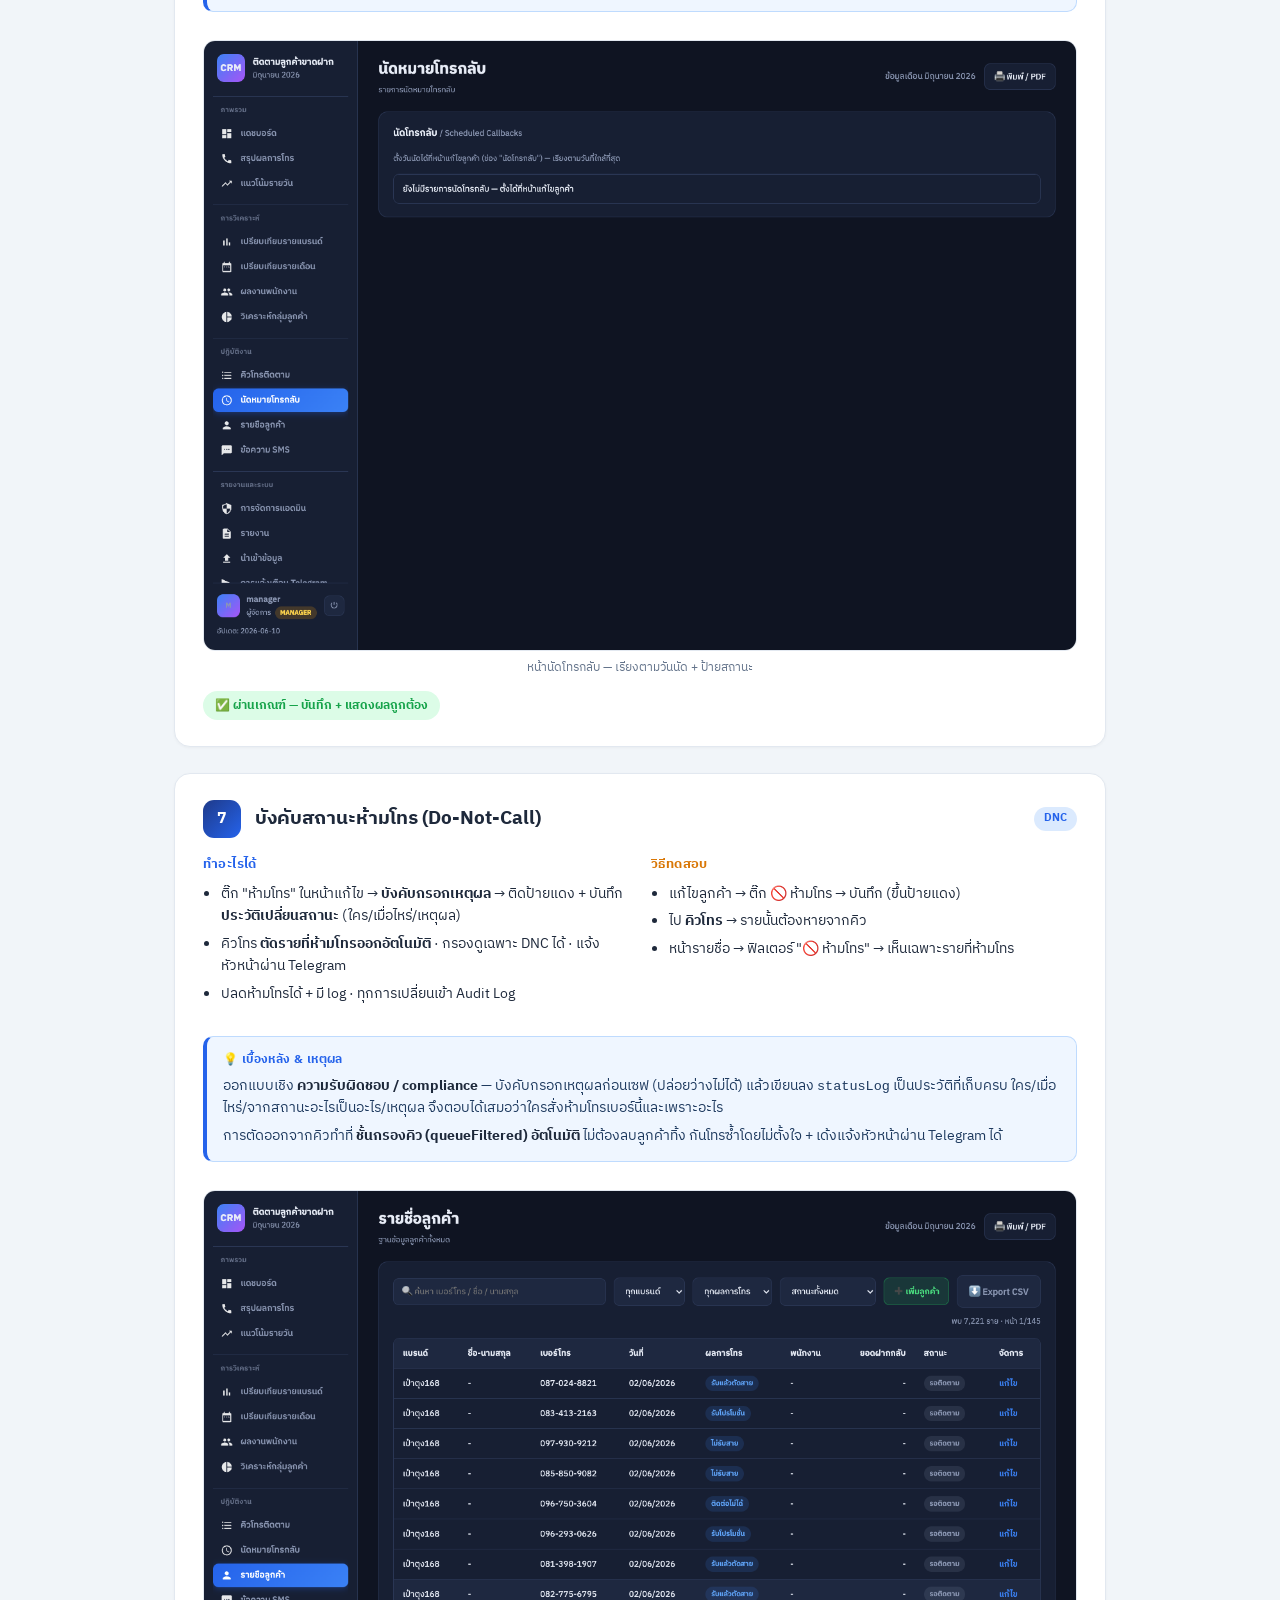
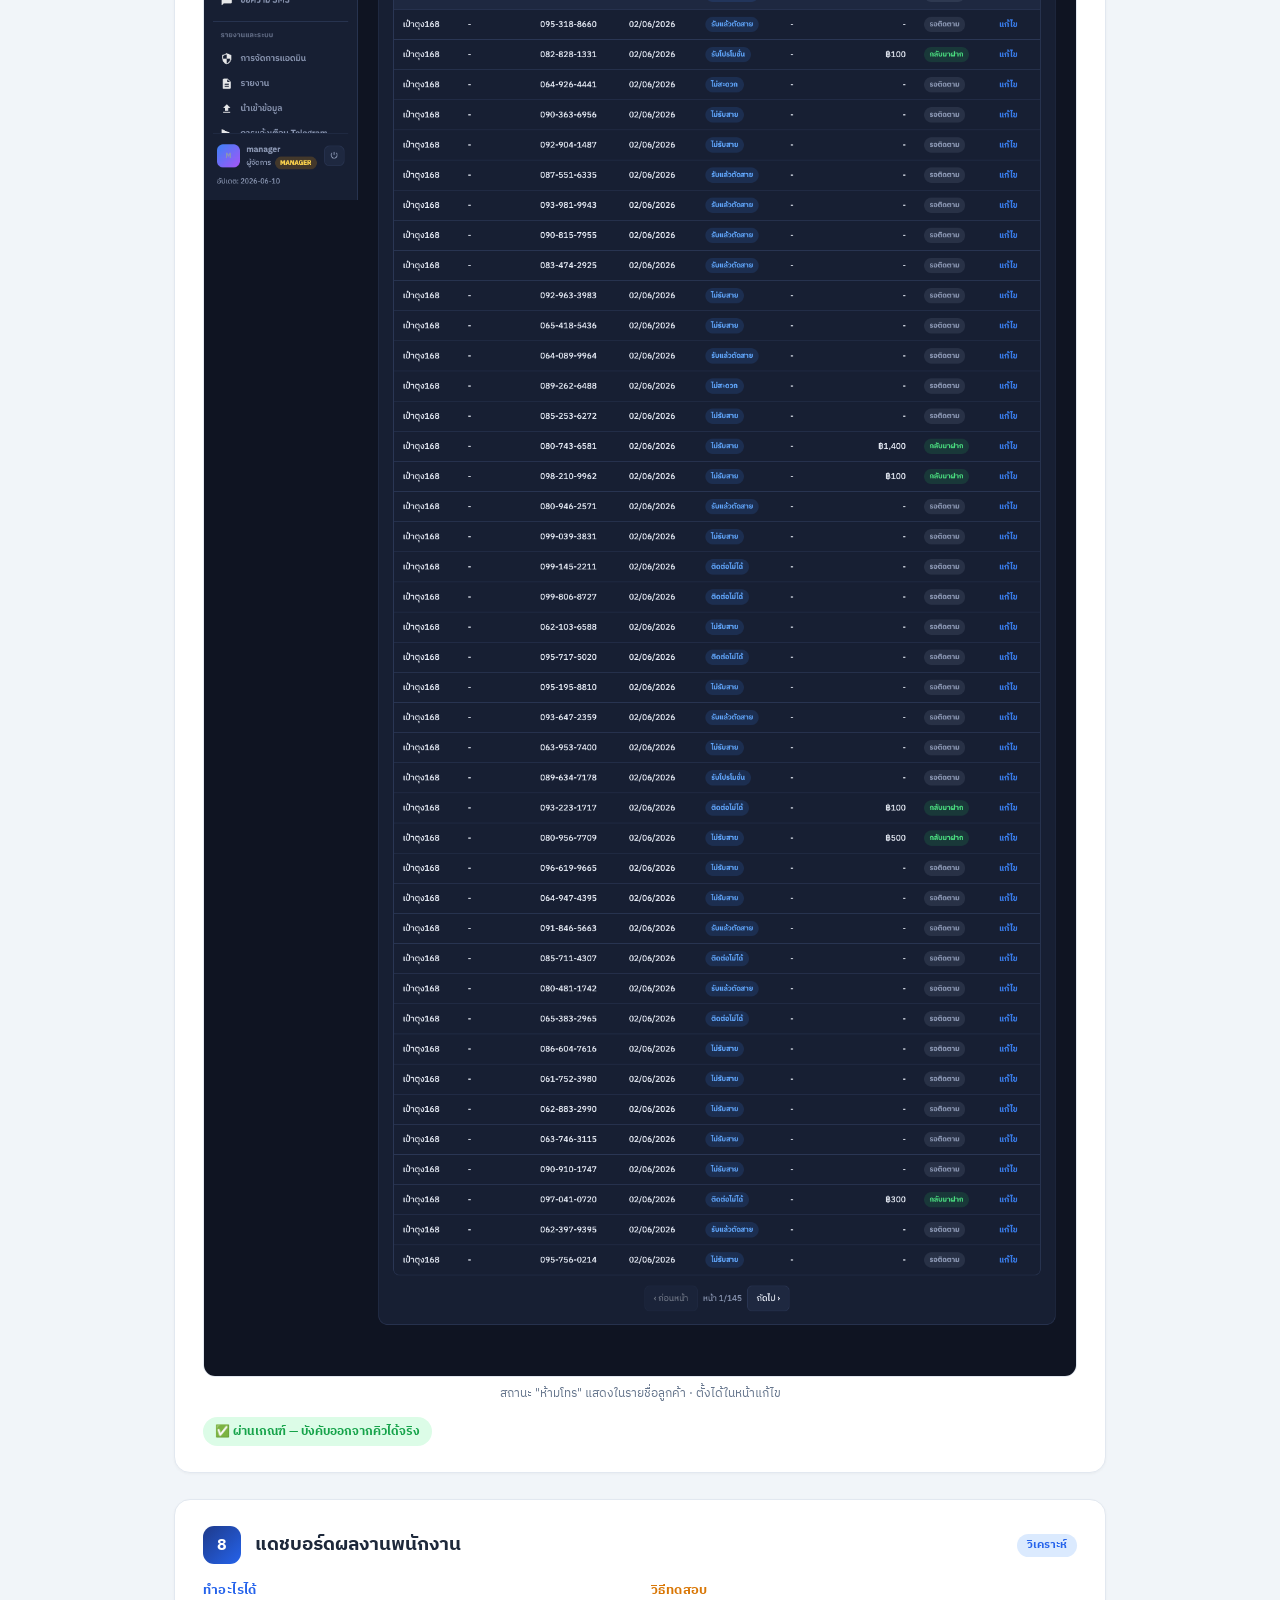
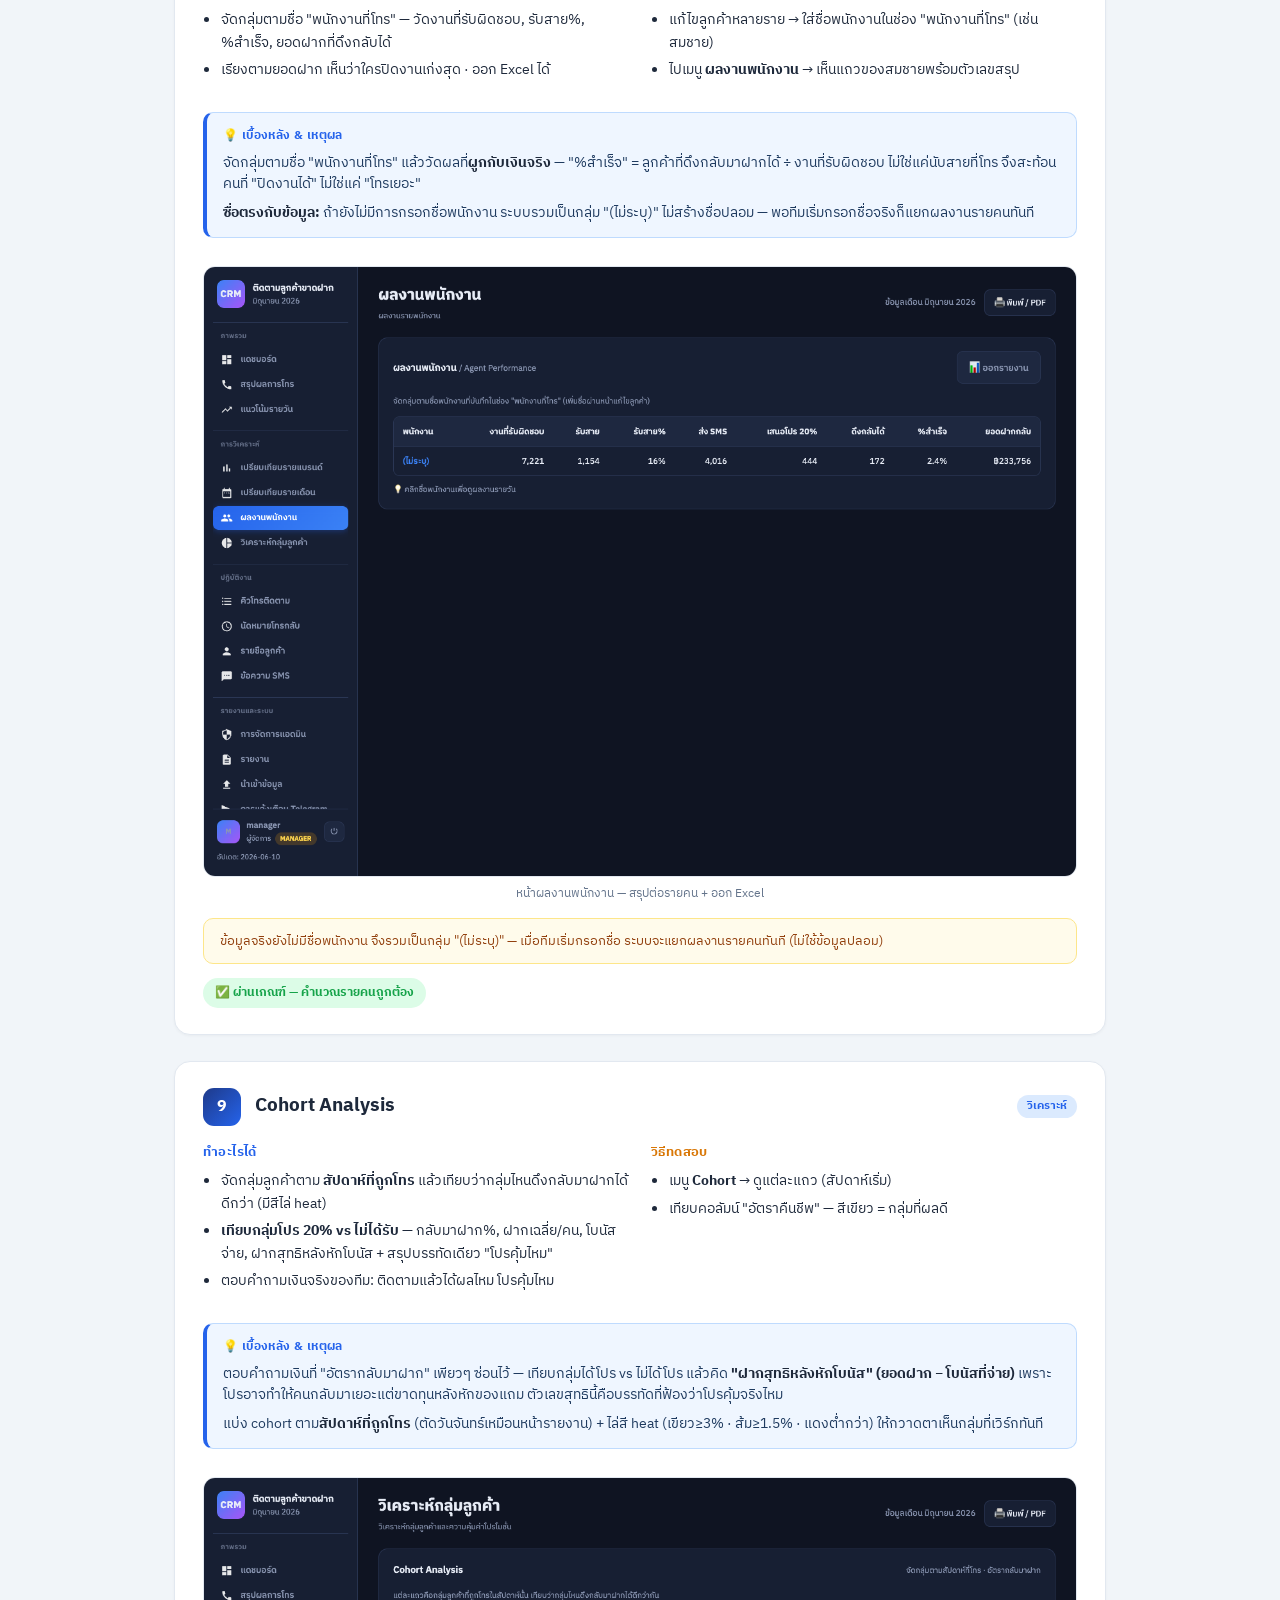
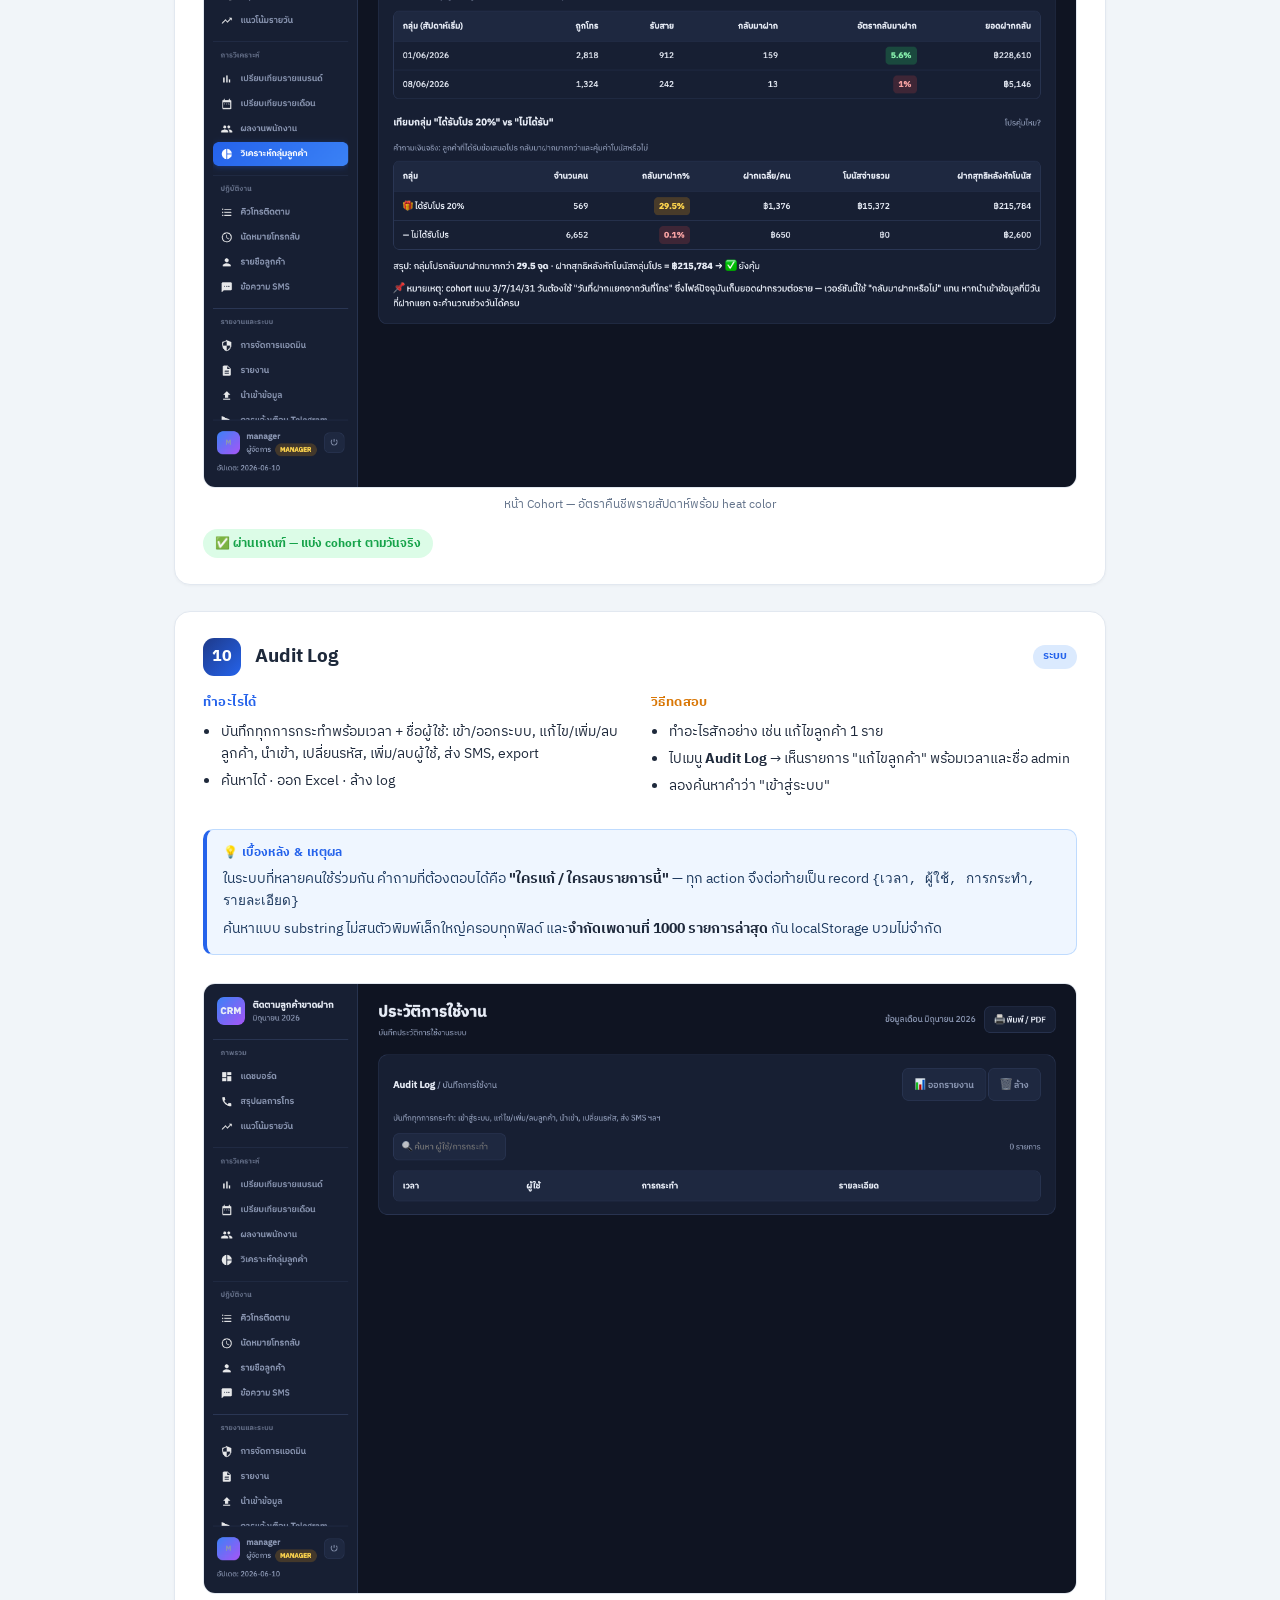
==== commit be138005: "docs: เพิ่มคำอธิบายเบื้องหลัง/เหตุผลแต่ละข้อ (หน้ารวม + เอกสารข้อแยก) - SUBMISSION.md: เพิ่มบรรทัด '" ====
--- a/docs/index.html
+++ b/docs/index.html
@@ -49,6 +49,11 @@
   .ui-card{border:1px solid var(--line);border-radius:12px;padding:14px 16px}
   .ui-card h4{font-size:14px;margin-bottom:6px;color:var(--blue)}
   .ui-card p{font-size:13px;color:var(--muted)}
+  .why{grid-column:1/-1;background:#eff6ff;border:1px solid #bfdbfe;border-left:4px solid var(--blue);border-radius:10px;padding:13px 16px;margin-top:4px}
+  .why h4{font-size:12px;font-weight:700;text-transform:uppercase;letter-spacing:.4px;color:var(--blue);margin-bottom:7px}
+  .why p{font-size:13.5px;color:#1e3a5f;margin-bottom:0}
+  .why p+p{margin-top:7px}
+  .why b{color:var(--ink)}
 </style>
 </head>
 <body>
@@ -109,6 +114,10 @@
       <li>กรอกใหม่ถูกต้อง + ยืนยันตรงกัน → "เปลี่ยนรหัสผ่านสำเร็จ"</li>
       <li>ออกจากระบบแล้วล็อกอินด้วยรหัสใหม่ → ต้องเข้าได้</li>
     </ul></div>
+    <div class="why"><h4>💡 เบื้องหลัง & เหตุผล</h4>
+      <p>รหัสผ่าน<b>ไม่ถูกเก็บเป็น plaintext</b> — ผ่านการ hash (FNV-1a 32-bit) ก่อนลง localStorage การยืนยัน "รหัสเดิม" จึงเทียบที่ค่า hash ไม่ใช่ตัวอักษรตรงๆ</p>
+      <p>กฎ "รหัสใหม่ต้องไม่ซ้ำของเดิม" + บันทึกเวลาเปลี่ยนและลง Audit Log ทุกครั้ง มีไว้ให้ผู้จัดการสอบย้อนได้ว่าใครเปลี่ยนรหัสเมื่อไหร่ · <b>ข้อจำกัดที่รู้ตัว:</b> FNV-1a เป็น hash เร็วเหมาะกับเดโม ระบบจริงควรย้ายไป bcrypt/argon2 ฝั่งเซิร์ฟเวอร์</p>
+    </div>
     <figure class="shot"><img src="shots/settings.png" alt="settings"><figcaption>หน้าตั้งค่า — เปลี่ยนรหัสผ่าน + จัดการผู้ใช้</figcaption></figure>
   </div>
   <span class="pass">✅ ผ่านเกณฑ์ — ตรวจสอบ 7/7 เงื่อนไข</span>
@@ -128,6 +137,10 @@
       <li>กดปุ่ม <b>⬇️ Export CSV</b> → ได้ไฟล์ตามจำนวนที่กรอง</li>
       <li>เปิดไฟล์ใน Excel → ภาษาไทยอ่านได้ ครบทุกคอลัมน์</li>
     </ul></div>
+    <div class="why"><h4>💡 เบื้องหลัง & เหตุผล</h4>
+      <p>แก้ 2 จุดที่ CSV + Excel ภาษาไทยมักพังเสมอ: (1) ใส่ <b>BOM <code>EF BB BF</code></b> นำหน้าไฟล์ Excel จึงตีความเป็น UTF-8 ภาษาไทยไม่กลายเป็นตัวต่างดาว · (2) เบอร์โทรเก็บเป็น <b>"ข้อความ" ตลอด</b> ไม่เคยถูกแปลงเป็นตัวเลข เลข 0 นำหน้าจึงไม่หาย</p>
+      <p>ใส่ quote แบบ RFC 4180 เฉพาะช่องที่มี <code>, " \n</code> และคอลัมน์ทั้ง 17 ตรงกับฟอร์แมต "นำเข้า" เป๊ะ → <b>export แล้ว import กลับได้ครบ 100%</b> ใช้เป็นไฟล์สำรองข้อมูลได้ในตัว</p>
+    </div>
     <figure class="shot"><img src="shots/customers.png" alt="customers"><figcaption>หน้ารายชื่อลูกค้า — ค้นหา/ฟิลเตอร์ + Export CSV + แก้ไข</figcaption></figure>
   </div>
   <span class="pass">✅ ผ่านเกณฑ์ — round-trip export/import ตรงกัน 100%</span>
@@ -147,6 +160,10 @@
       <li>เลือกผลการโทรเฉพาะ "ไม่รับสาย" → กด <b>🔍 ค้นหา</b></li>
       <li>ตารางแสดงเฉพาะรายที่ยังต้องตามต่อ · กด <b>ออกรายงาน Excel</b></li>
     </ul></div>
+    <div class="why"><h4>💡 เบื้องหลัง & เหตุผล</h4>
+      <p>ตรรกะคือ <b>"AND ระหว่างกลุ่ม · OR ภายในกลุ่ม"</b> — เลือกหลายผลในกลุ่มเดียวเอามาทั้งหมด (OR) แต่ต้องผ่านทุกกลุ่มถึงโผล่ (AND) ตรงกับที่คนคิดจริง: "ไม่รับสาย <i>หรือ</i> ติดต่อไม่ได้ <i>และ</i> ต้องเป็นแบรนด์มรกต"</p>
+      <p>"สถานะลูกค้า" <b>ไม่ได้เก็บเป็นฟิลด์</b> แต่ถอดสดจากข้อมูล (ยอดฝาก&gt;0 = คืนชีพ · มีวันนัด = มีนัด · ติ๊ก dnc = ห้ามโทร) พนักงานจึงไม่ต้องมานั่งกรอกสถานะเอง คิวสะท้อนความจริงให้อัตโนมัติ</p>
+    </div>
     <figure class="shot"><img src="shots/queue.png" alt="queue"><figcaption>หน้าคิวโทร — ตัวกรอง checkbox 3 กลุ่ม + ปุ่มค้นหา/ออกรายงาน</figcaption></figure>
   </div>
   <span class="pass">✅ ผ่านเกณฑ์ — ตรงตามแพทเทิร์นที่ขอ</span>
@@ -166,6 +183,10 @@
       <li>กดปุ่ม <b>รายเดือน</b> → สลับเป็นสรุปรายเดือน</li>
       <li>ตรวจตัวเลข ROI / รับสาย% ว่าคำนวณถูก</li>
     </ul></div>
+    <div class="why"><h4>💡 เบื้องหลัง & เหตุผล</h4>
+      <p>จัดกลุ่มจาก <b>"วันที่โทรจริง" ในข้อมูล ไม่ใช่วันนำเข้า</b> — สัปดาห์ตัดแบบเริ่มวันจันทร์ (คำนวณจากเลขวันในสัปดาห์) ให้ตรงรอบงานของทีม ส่วนเดือนจัดด้วย key ปี-เดือน</p>
+      <p><b>ROI ไม่ใช่ตัวเลขลอยๆ</b> แต่ = ยอดฝากกลับ ÷ โบนัสที่จ่าย ตอบตรงว่าโบนัส 1 บาทดึงเงินฝากกลับมากี่บาท · รับสาย% = รับสาย ÷ โทรทั้งหมด คู่กับ ไม่รับ% รวมกันได้ 100% เป็นจุดตรวจความถูกต้องในตัว</p>
+    </div>
     <figure class="shot"><img src="shots/reports.png" alt="reports"><figcaption>หน้ารายงาน — สลับสัปดาห์/เดือน + ปุ่มออก Excel/CSV/PDF</figcaption></figure>
   </div>
   <span class="pass">✅ ผ่านเกณฑ์ — bucketing ถูกต้อง</span>
@@ -184,6 +205,10 @@
       <li>เปิดไฟล์ที่ดาวน์โหลด → เปิดใน Excel ได้ หัวตารางสีน้ำเงิน ข้อมูลครบ</li>
       <li>ลองที่หน้า คิวโทร / ผลงานพนักงาน ด้วย</li>
     </ul></div>
+    <div class="why"><h4>💡 เบื้องหลัง & เหตุผล</h4>
+      <p>สร้างไฟล์ Excel <b>โดยไม่พึ่งไลบรารีภายนอกเลย</b> — เขียน <code>&lt;table&gt;</code> HTML แล้วส่งด้วย MIME <code>application/vnd.ms-excel</code> ซึ่ง Excel/Google Sheets เปิดได้เนทีฟ พร้อมหัวตารางจัดสีน้ำเงิน เลือกวิธีนี้เพราะเว็บเป็น static เปิดจากไฟล์ได้ทันทีไม่ต้องลงอะไร</p>
+      <p><b>ข้อแลกที่รู้ตัว:</b> ได้ .xls แบบ HTML-table ไม่ใช่ .xlsx แท้ที่ฝังสูตรได้ — ถ้าต้องการสูตรจริงค่อยทำผ่านเซิร์ฟเวอร์ในเฟสถัดไป</p>
+    </div>
     <figure class="shot"><img src="shots/agents.png" alt="excel-agents"><figcaption>ตัวอย่างหน้าที่มีปุ่มออก Excel (ผลงานพนักงาน)</figcaption></figure>
   </div>
   <div class="note">หมายเหตุ: ไฟล์เป็น .xls (HTML-table) ซึ่ง Excel เปิดได้สมบูรณ์ · หากต้องการ .xlsx แท้พร้อมสูตร แนะนำทำผ่านเซิร์ฟเวอร์ในเฟสถัดไป</div>
@@ -202,6 +227,10 @@
       <li>หน้า <b>รายชื่อลูกค้า</b> → กด "แก้ไข" รายใดก็ได้ → ใส่วันนัด เช่น <code>15/06/2026</code> → บันทึก</li>
       <li>ไปเมนู <b>นัดโทรกลับ</b> → ต้องเห็นรายนั้นพร้อมป้ายสถานะนัด</li>
     </ul></div>
+    <div class="why"><h4>💡 เบื้องหลัง & เหตุผล</h4>
+      <p>เปลี่ยน "ช่องวันที่" ธรรมดาให้กลายเป็น <b>รายการงานจริง</b> — เรียงวันใกล้สุดขึ้นก่อน แล้วติดป้ายความเร่งด่วนด้วยสี (เลยกำหนด=แดง · ครบกำหนดวันนี้=ส้ม · ยังรอ=น้ำเงิน)</p>
+      <p><b>จุดที่คิดเผื่อ:</b> ป้ายสถานะเทียบกับ "วันล่าสุดในชุดข้อมูล" ไม่ใช่วันนี้จริงของเครื่อง — เดโมที่รันบนข้อมูลย้อนหลังจึงยังเห็นป้ายถูกต้อง ไม่กลายเป็นเลยกำหนดทั้งหมด</p>
+    </div>
     <figure class="shot"><img src="shots/callbacks.png" alt="callbacks"><figcaption>หน้านัดโทรกลับ — เรียงตามวันนัด + ป้ายสถานะ</figcaption></figure>
   </div>
   <span class="pass">✅ ผ่านเกณฑ์ — บันทึก + แสดงผลถูกต้อง</span>
@@ -221,6 +250,10 @@
       <li>ไป <b>คิวโทร</b> → รายนั้นต้องหายจากคิว</li>
       <li>หน้ารายชื่อ → ฟิลเตอร์ "🚫 ห้ามโทร" → เห็นเฉพาะรายที่ห้ามโทร</li>
     </ul></div>
+    <div class="why"><h4>💡 เบื้องหลัง & เหตุผล</h4>
+      <p>ออกแบบเชิง <b>ความรับผิดชอบ / compliance</b> — บังคับกรอกเหตุผลก่อนเซฟ (ปล่อยว่างไม่ได้) แล้วเขียนลง <code>statusLog</code> เป็นประวัติที่เก็บครบ ใคร/เมื่อไหร่/จากสถานะอะไรเป็นอะไร/เหตุผล จึงตอบได้เสมอว่าใครสั่งห้ามโทรเบอร์นี้และเพราะอะไร</p>
+      <p>การตัดออกจากคิวทำที่ <b>ชั้นกรองคิว (queueFiltered) อัตโนมัติ</b> ไม่ต้องลบลูกค้าทิ้ง กันโทรซ้ำโดยไม่ตั้งใจ + เด้งแจ้งหัวหน้าผ่าน Telegram ได้</p>
+    </div>
     <figure class="shot"><img src="shots/customers.png" alt="dnc"><figcaption>สถานะ "ห้ามโทร" แสดงในรายชื่อลูกค้า · ตั้งได้ในหน้าแก้ไข</figcaption></figure>
   </div>
   <span class="pass">✅ ผ่านเกณฑ์ — บังคับออกจากคิวได้จริง</span>
@@ -238,6 +271,10 @@
       <li>แก้ไขลูกค้าหลายราย → ใส่ชื่อพนักงานในช่อง "พนักงานที่โทร" (เช่น สมชาย)</li>
       <li>ไปเมนู <b>ผลงานพนักงาน</b> → เห็นแถวของสมชายพร้อมตัวเลขสรุป</li>
     </ul></div>
+    <div class="why"><h4>💡 เบื้องหลัง & เหตุผล</h4>
+      <p>จัดกลุ่มตามชื่อ "พนักงานที่โทร" แล้ววัดผลที่<b>ผูกกับเงินจริง</b> — "%สำเร็จ" = ลูกค้าที่ดึงกลับมาฝากได้ ÷ งานที่รับผิดชอบ ไม่ใช่แค่นับสายที่โทร จึงสะท้อนคนที่ "ปิดงานได้" ไม่ใช่แค่ "โทรเยอะ"</p>
+      <p><b>ซื่อตรงกับข้อมูล:</b> ถ้ายังไม่มีการกรอกชื่อพนักงาน ระบบรวมเป็นกลุ่ม "(ไม่ระบุ)" ไม่สร้างชื่อปลอม — พอทีมเริ่มกรอกชื่อจริงก็แยกผลงานรายคนทันที</p>
+    </div>
     <figure class="shot"><img src="shots/agents.png" alt="agents"><figcaption>หน้าผลงานพนักงาน — สรุปต่อรายคน + ออก Excel</figcaption></figure>
   </div>
   <div class="note">ข้อมูลจริงยังไม่มีชื่อพนักงาน จึงรวมเป็นกลุ่ม "(ไม่ระบุ)" — เมื่อทีมเริ่มกรอกชื่อ ระบบจะแยกผลงานรายคนทันที (ไม่ใช้ข้อมูลปลอม)</div>
@@ -257,6 +294,10 @@
       <li>เมนู <b>Cohort</b> → ดูแต่ละแถว (สัปดาห์เริ่ม)</li>
       <li>เทียบคอลัมน์ "อัตราคืนชีพ" — สีเขียว = กลุ่มที่ผลดี</li>
     </ul></div>
+    <div class="why"><h4>💡 เบื้องหลัง & เหตุผล</h4>
+      <p>ตอบคำถามเงินที่ "อัตรากลับมาฝาก" เพียวๆ ซ่อนไว้ — เทียบกลุ่มได้โปร vs ไม่ได้โปร แล้วคิด <b>"ฝากสุทธิหลังหักโบนัส" (ยอดฝาก − โบนัสที่จ่าย)</b> เพราะโปรอาจทำให้คนกลับมาเยอะแต่ขาดทุนหลังหักของแถม ตัวเลขสุทธินี้คือบรรทัดที่ฟ้องว่าโปรคุ้มจริงไหม</p>
+      <p>แบ่ง cohort ตาม<b>สัปดาห์ที่ถูกโทร</b> (ตัดวันจันทร์เหมือนหน้ารายงาน) + ไล่สี heat (เขียว≥3% · ส้ม≥1.5% · แดงต่ำกว่า) ให้กวาดตาเห็นกลุ่มที่เวิร์กทันที</p>
+    </div>
     <figure class="shot"><img src="shots/cohort.png" alt="cohort"><figcaption>หน้า Cohort — อัตราคืนชีพรายสัปดาห์พร้อม heat color</figcaption></figure>
   </div>
   <span class="pass">✅ ผ่านเกณฑ์ — แบ่ง cohort ตามวันจริง</span>
@@ -275,6 +316,10 @@
       <li>ไปเมนู <b>Audit Log</b> → เห็นรายการ "แก้ไขลูกค้า" พร้อมเวลาและชื่อ admin</li>
       <li>ลองค้นหาคำว่า "เข้าสู่ระบบ"</li>
     </ul></div>
+    <div class="why"><h4>💡 เบื้องหลัง & เหตุผล</h4>
+      <p>ในระบบที่หลายคนใช้ร่วมกัน คำถามที่ต้องตอบได้คือ <b>"ใครแก้ / ใครลบรายการนี้"</b> — ทุก action จึงต่อท้ายเป็น record <code>{เวลา, ผู้ใช้, การกระทำ, รายละเอียด}</code></p>
+      <p>ค้นหาแบบ substring ไม่สนตัวพิมพ์เล็กใหญ่ครอบทุกฟิลด์ และ<b>จำกัดเพดานที่ 1000 รายการล่าสุด</b> กัน localStorage บวมไม่จำกัด</p>
+    </div>
     <figure class="shot"><img src="shots/audit.png" alt="audit"><figcaption>หน้า Audit Log — บันทึกการใช้งานพร้อมเวลา/ผู้ใช้</figcaption></figure>
   </div>
   <span class="pass">✅ ผ่านเกณฑ์ — บันทึกครบทุก action</span>
@@ -294,6 +339,10 @@
       <li>เลือกเทมเพลต + กลุ่มผู้รับ → ดูตัวอย่างที่แทนค่าแล้ว + จำนวนผู้รับ</li>
       <li>กดส่ง → ขึ้นสรุปจำนวน + ไปดูใน Audit Log</li>
     </ul></div>
+    <div class="why"><h4>💡 เบื้องหลัง & เหตุผล</h4>
+      <p>แทนค่าตัวแปร (<code>{ชื่อ}/{เว็บ}/{เบอร์}</code> รับทั้งรูปไทยและ <code>{name}{brand}{phone}</code>) เป็นรายคน แล้ว<b>โชว์ตัวอย่างข้อความจริง + จำนวนผู้รับก่อนส่ง</b> ลดความเสี่ยงเทมเพลตผิดหลุดออกไปทีละพันคน</p>
+      <p><b>จุดสำคัญด้าน compliance:</b> การคัดผู้รับ "ตัด DNC ออกทุกกลุ่ม" บังคับที่ชั้นเลือกผู้รับ (audience) เบอร์ห้ามโทรจึงไม่มีทางหลุดเข้า blast</p>
+    </div>
     <figure class="shot"><img src="shots/sms.png" alt="sms"><figcaption>หน้า SMS — คลังข้อความ + ส่งพร้อมตัวอย่าง</figcaption></figure>
   </div>
   <div class="note">การ "ส่งจริง" ต้องเชื่อม SMS Gateway ผ่านเซิร์ฟเวอร์ (เฟสถัดไป) — ปัจจุบันระบบสร้างข้อความ + บันทึกการส่งให้ตรวจสอบได้จริง</div>
@@ -315,6 +364,10 @@
       <li>ดึงบอทเข้ากลุ่ม → ใส่ Chat ID (กลุ่ม = เลขติดลบ) → กด <b>ทดสอบส่ง</b></li>
       <li>ปิด toggle ประเภทใด → ประเภทนั้นเงียบ · แก้ไขลูกค้าใส่ยอด ≥ เกณฑ์ → เด้งเข้ากลุ่มทีม</li>
     </ul></div>
+    <div class="why"><h4>💡 เบื้องหลัง & เหตุผล</h4>
+      <p>แยกปลายทาง 2 กลุ่ม (ทีม/หัวหน้า) + toggle เปิดปิดรายประเภท เพื่อกัน <b>"alert fatigue"</b> คนรับเฉพาะเรื่องที่เกี่ยวกับตัว · เบอร์ลูกค้าถูก <b>mask เป็น <code>081-xxx-1234</code></b> ก่อนส่งเข้ากลุ่มแชต รักษาความเป็นส่วนตัว</p>
+      <p><b>จุดสำคัญสุด:</b> ทุกการส่งห่อด้วย <code>try/catch</code> — Telegram ล่มหรือ Token ผิดจะแค่ warn ไม่ทำให้การบันทึกลูกค้า/งานหลักพัง (แจ้งเตือนเป็น best-effort ไม่ใช่ critical path) · สรุปรายวัน/สัปดาห์ใช้ปุ่มกดแทน cron เพราะ static web ไม่มีตัวตั้งเวลาฝั่งเซิร์ฟเวอร์</p>
+    </div>
     <figure class="shot"><img src="shots/notifications.png" alt="telegram"><figcaption>หน้าแจ้งเตือน Telegram — ตั้งค่า + toggle + ทดสอบส่ง + สรุป</figcaption></figure>
   </div>
   <div class="note">เว็บ static เก็บ Token ใน localStorage และส่งจาก browser · ระบบจริงต้องเก็บใน <code>.env</code> ฝั่งเซิร์ฟเวอร์ + ตั้ง cron ยิง <code>/api/cron/*</code> ตามไฟล์การบ้าน</div>
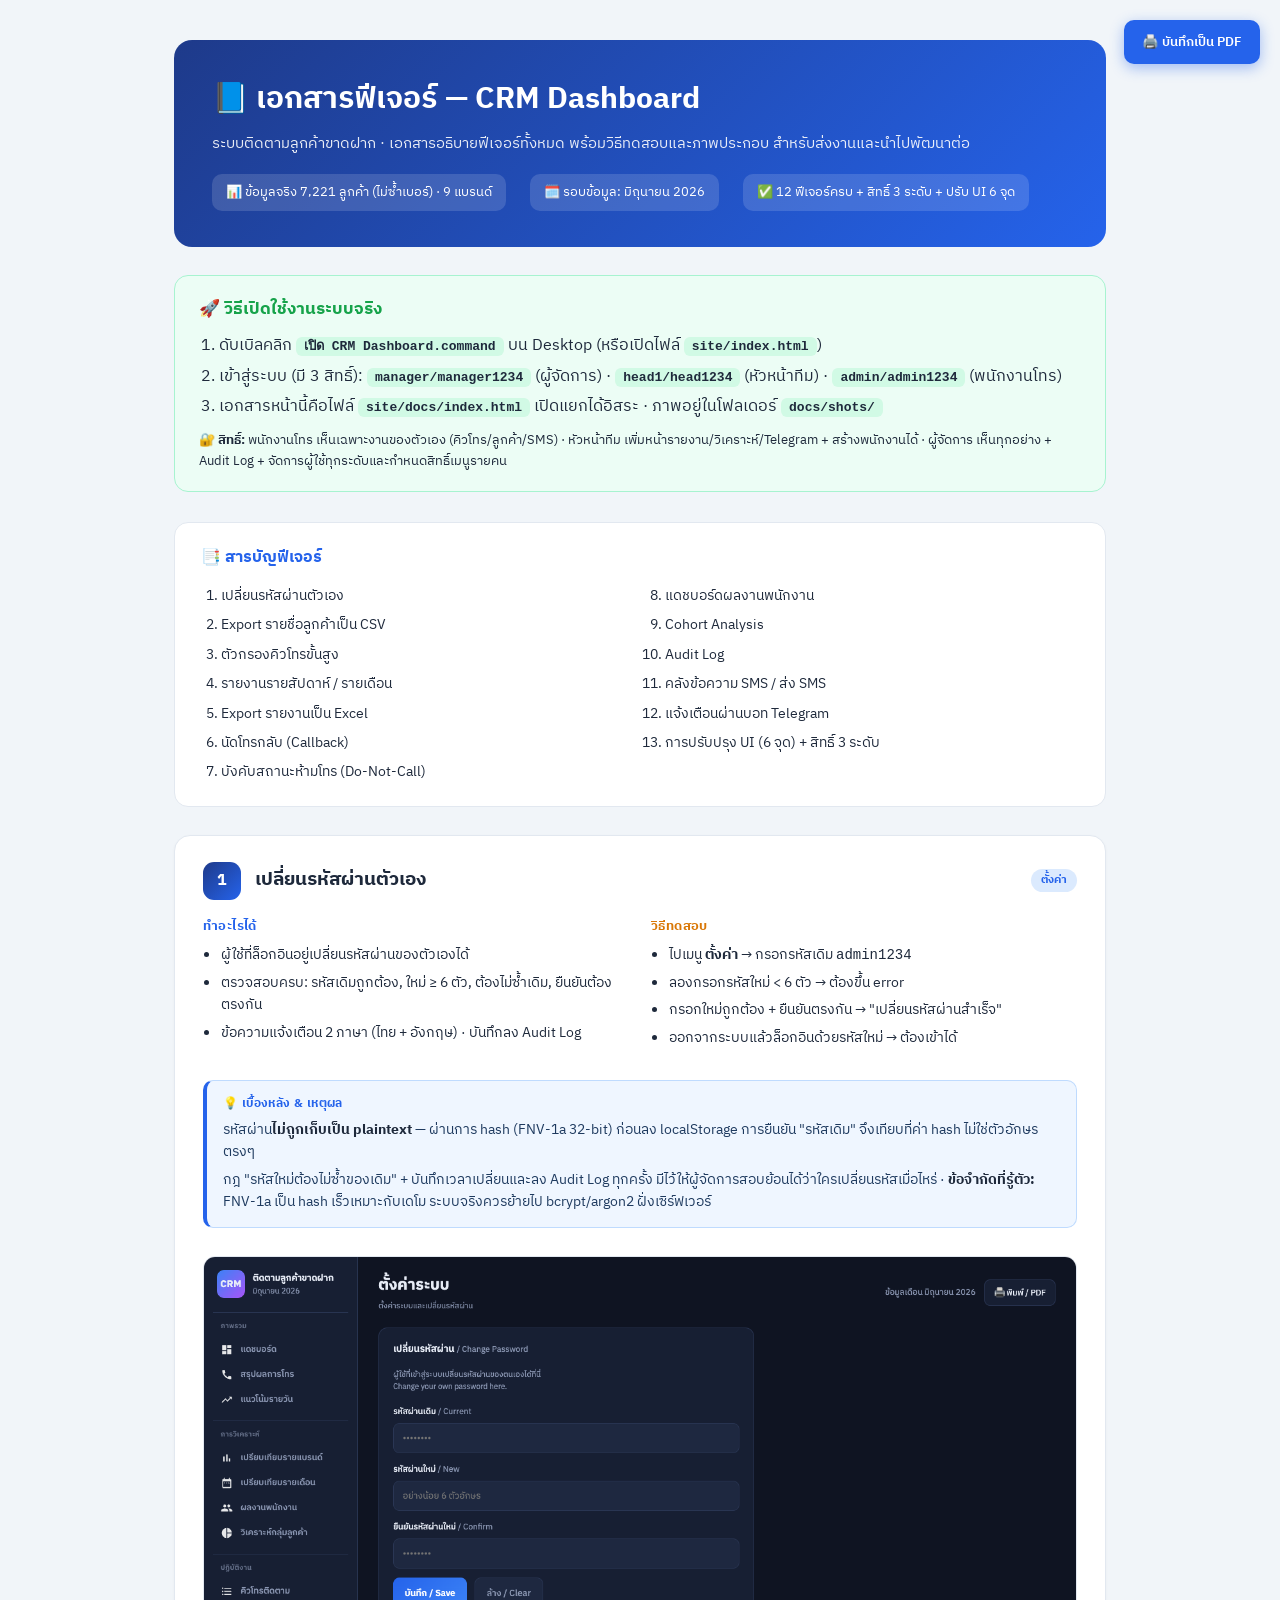
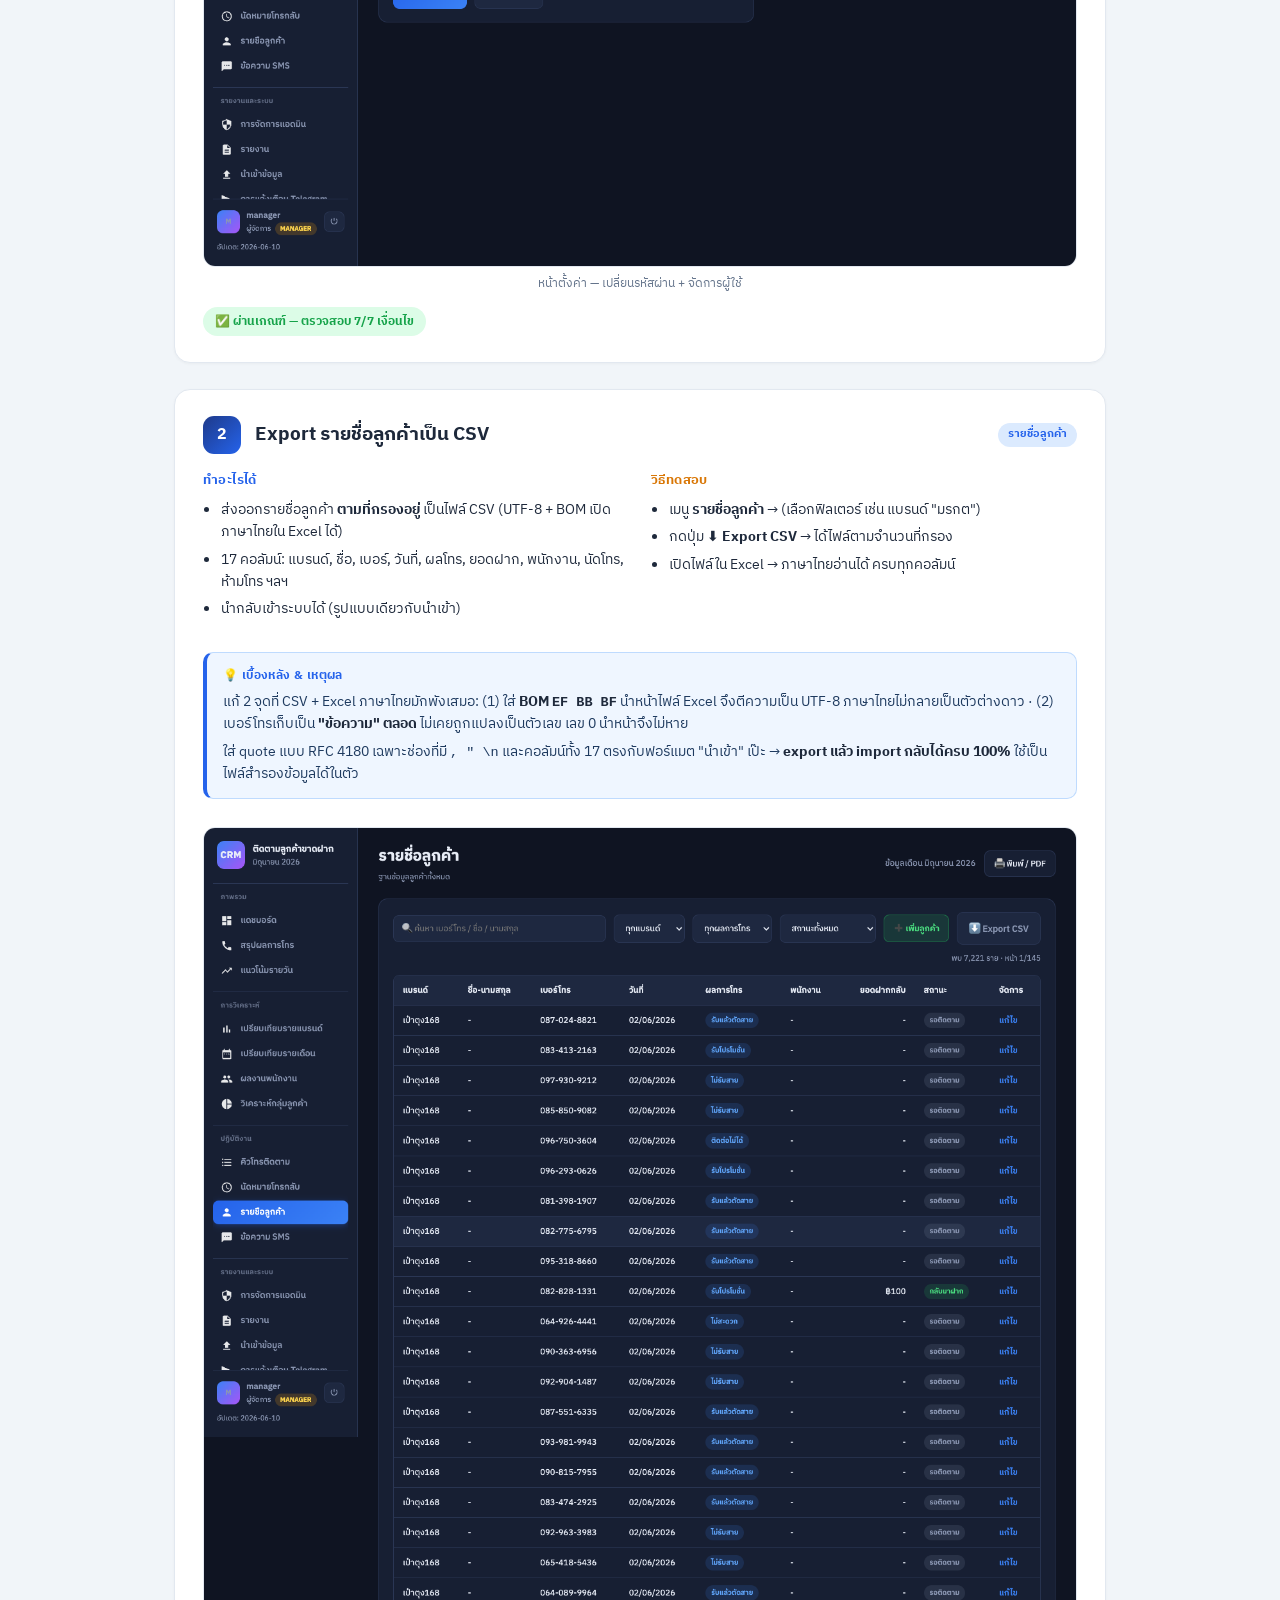
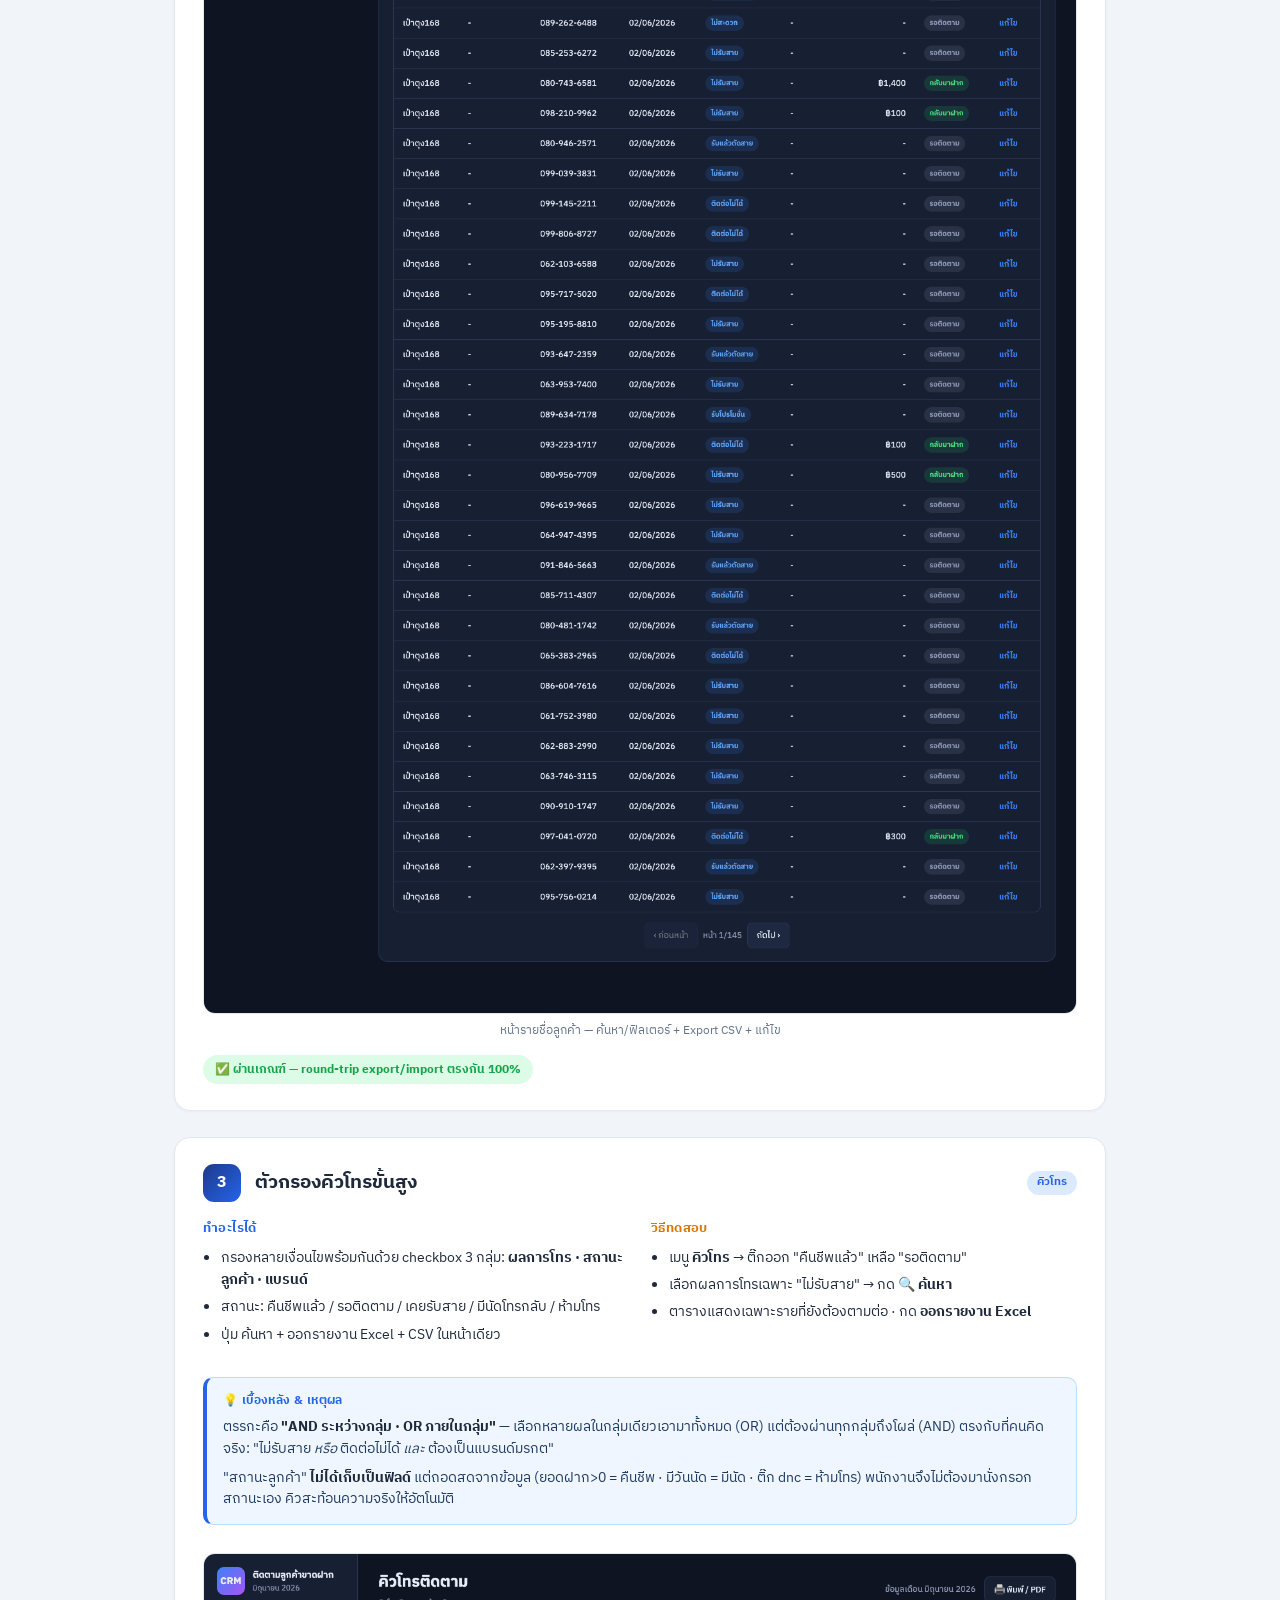
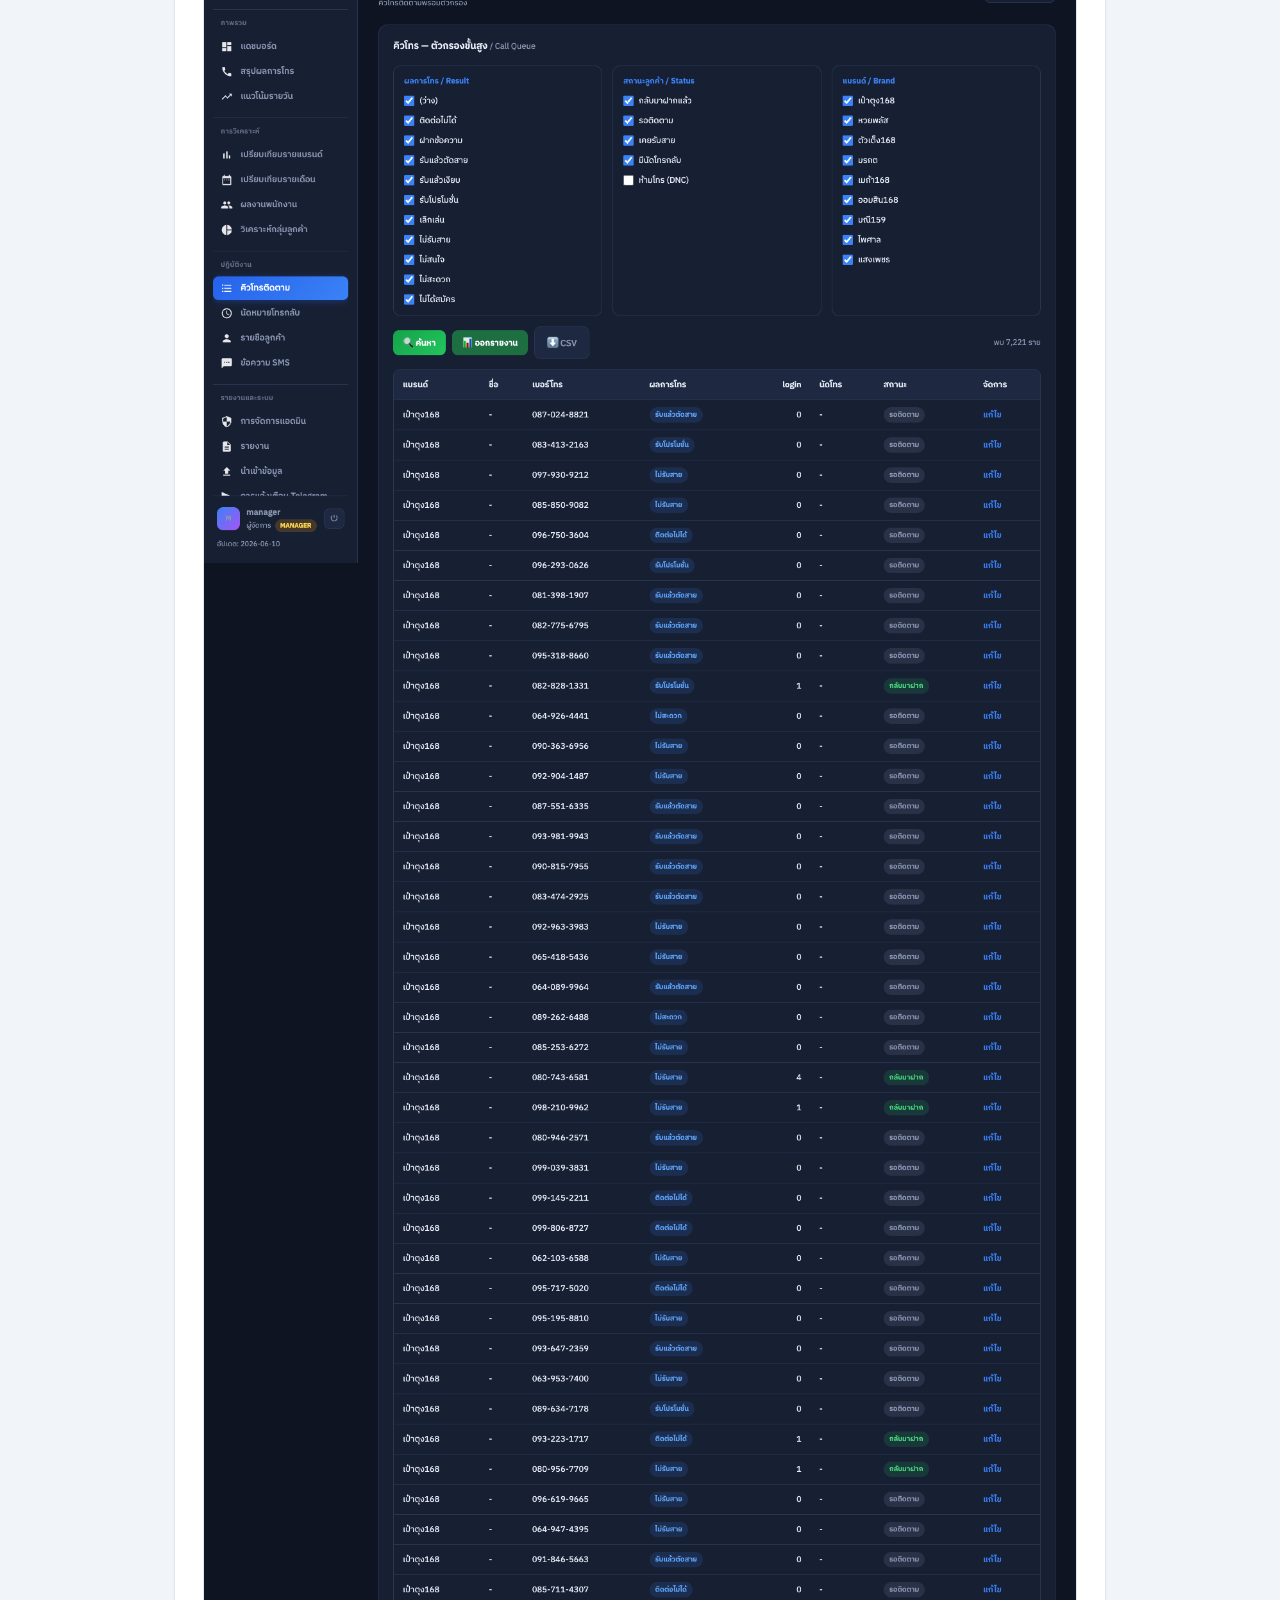
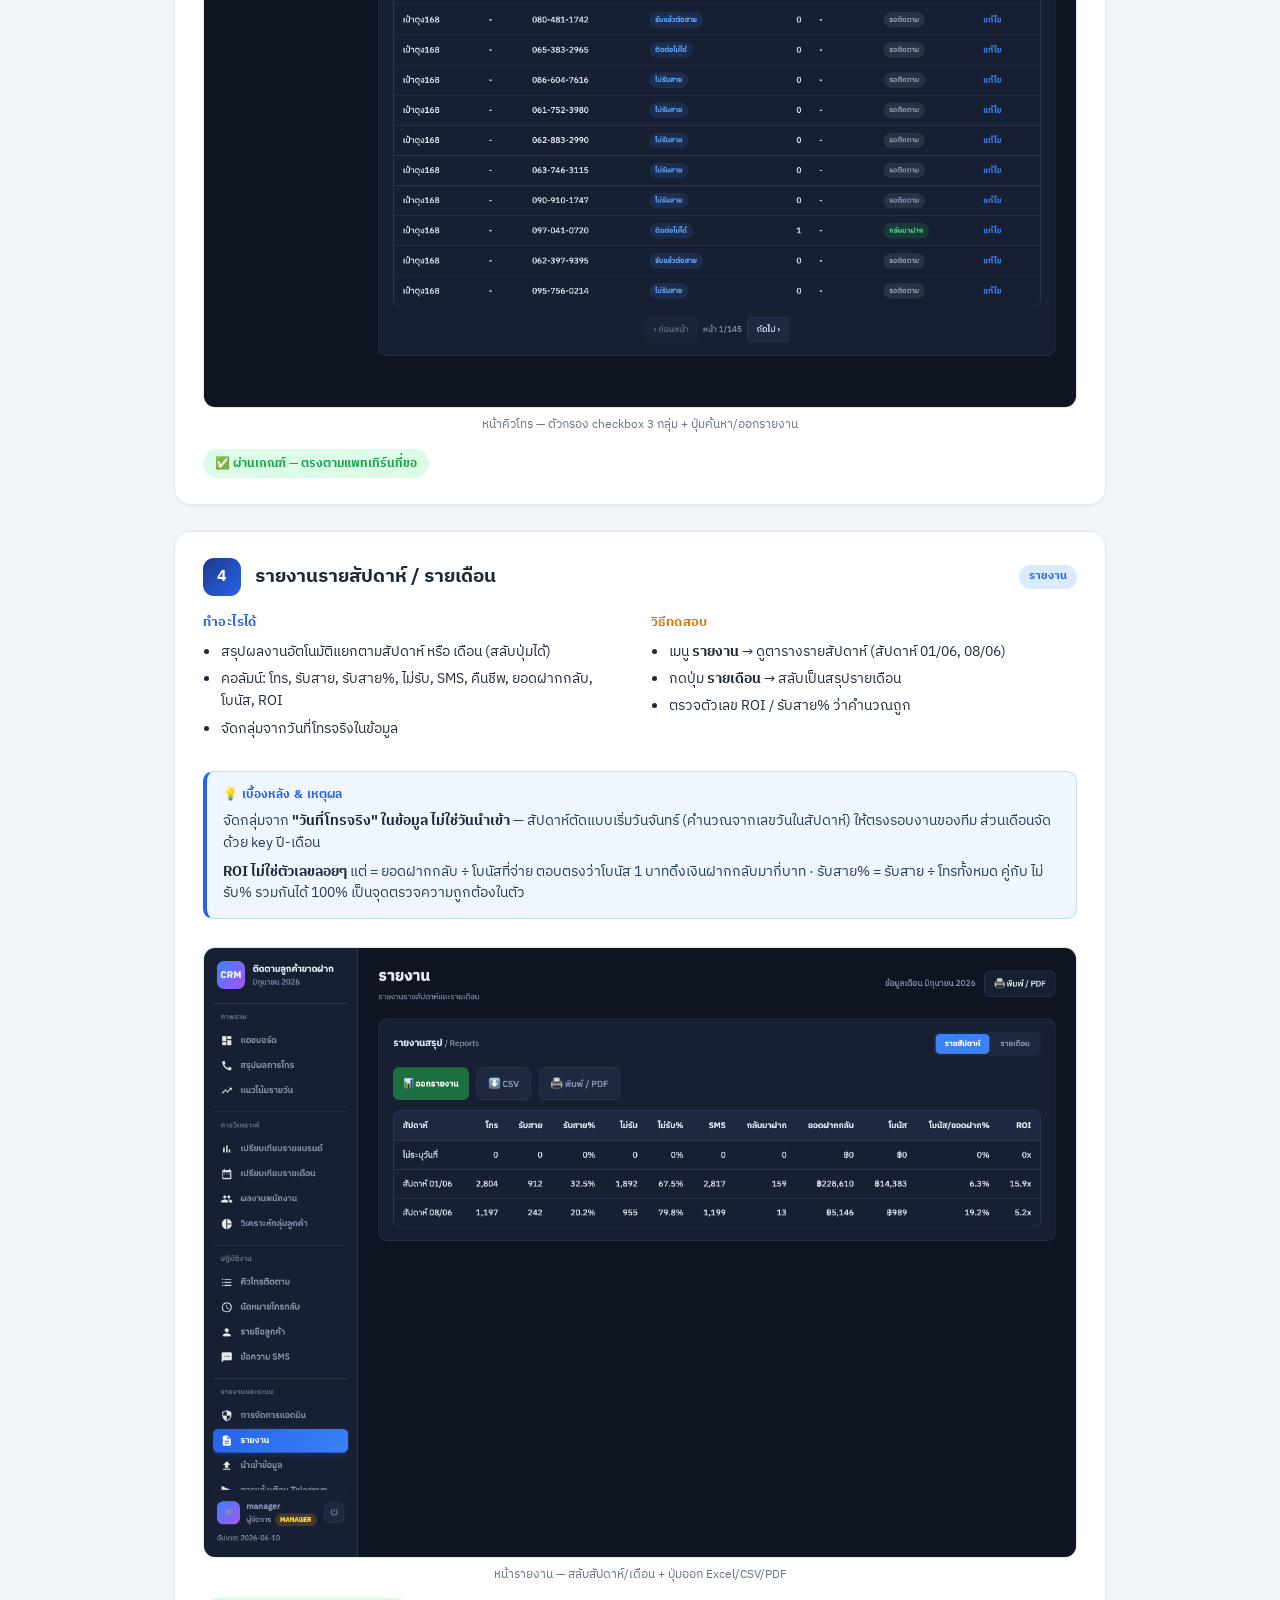
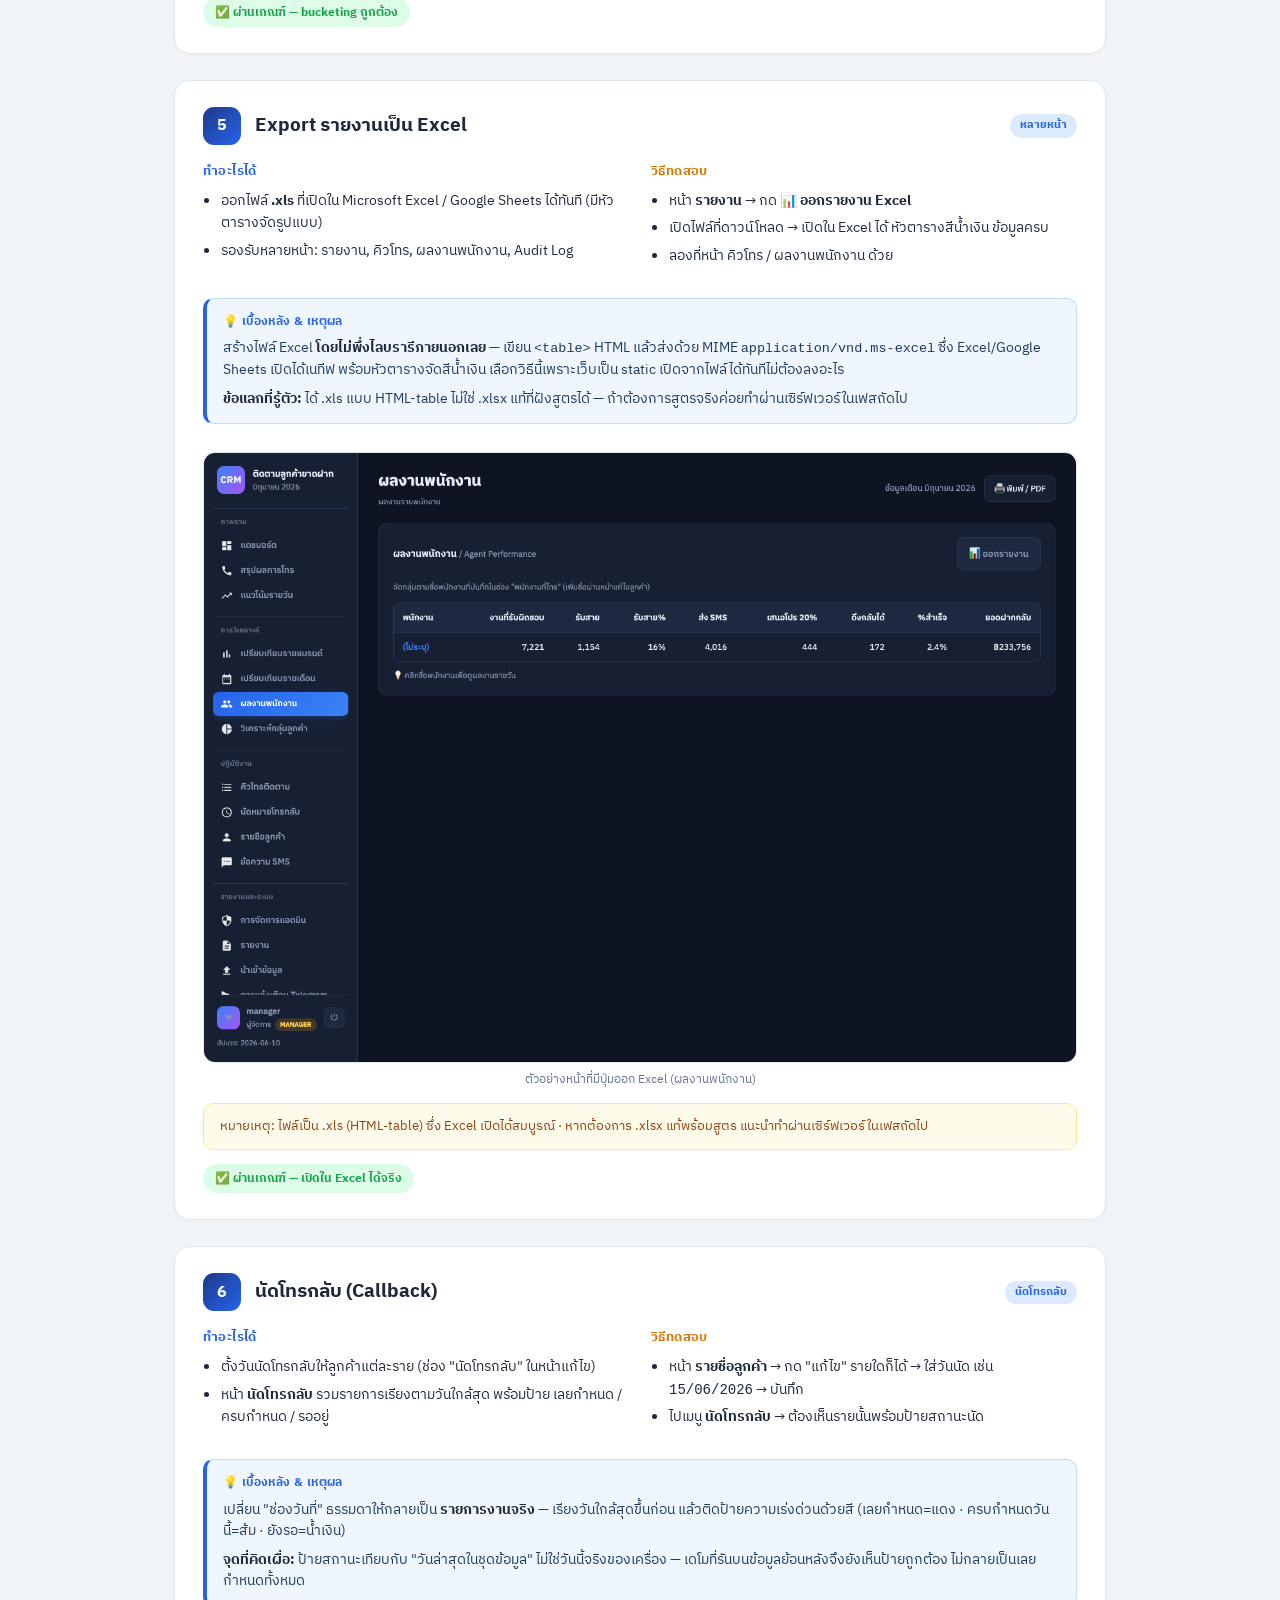
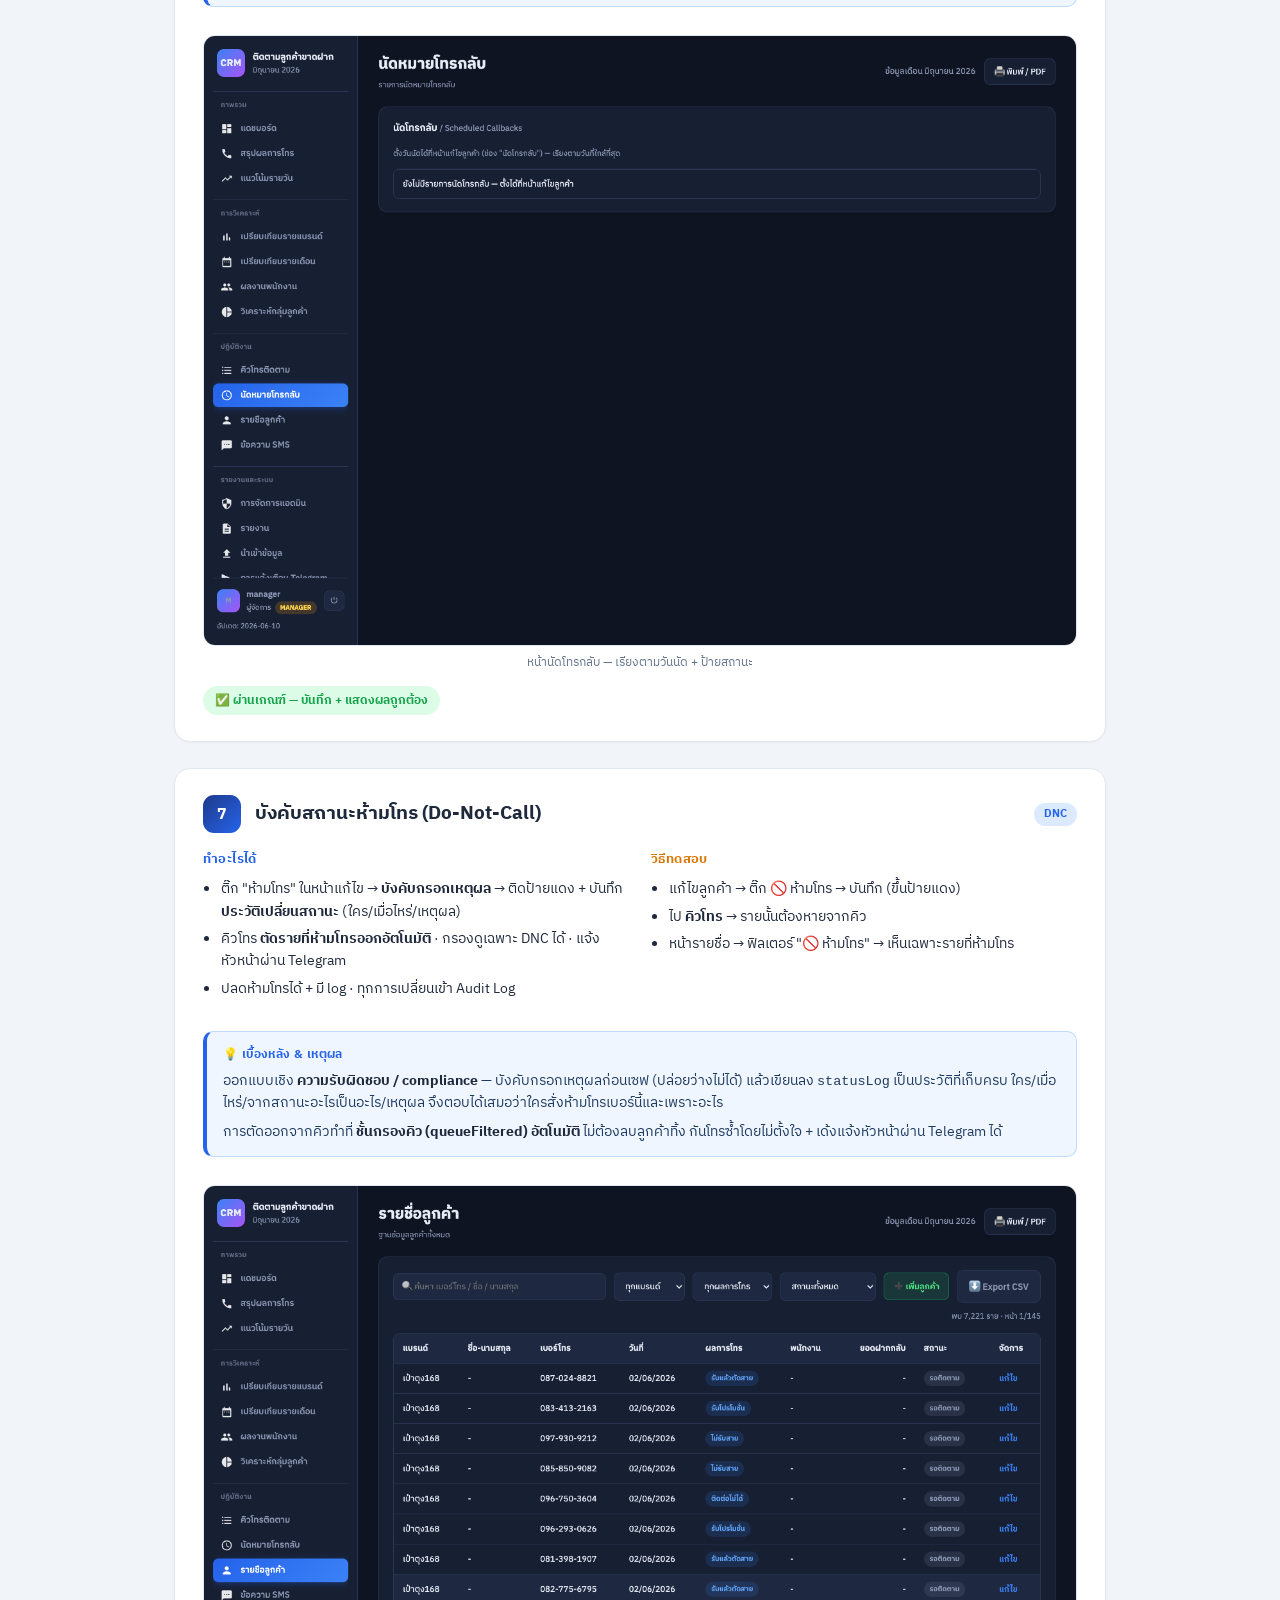
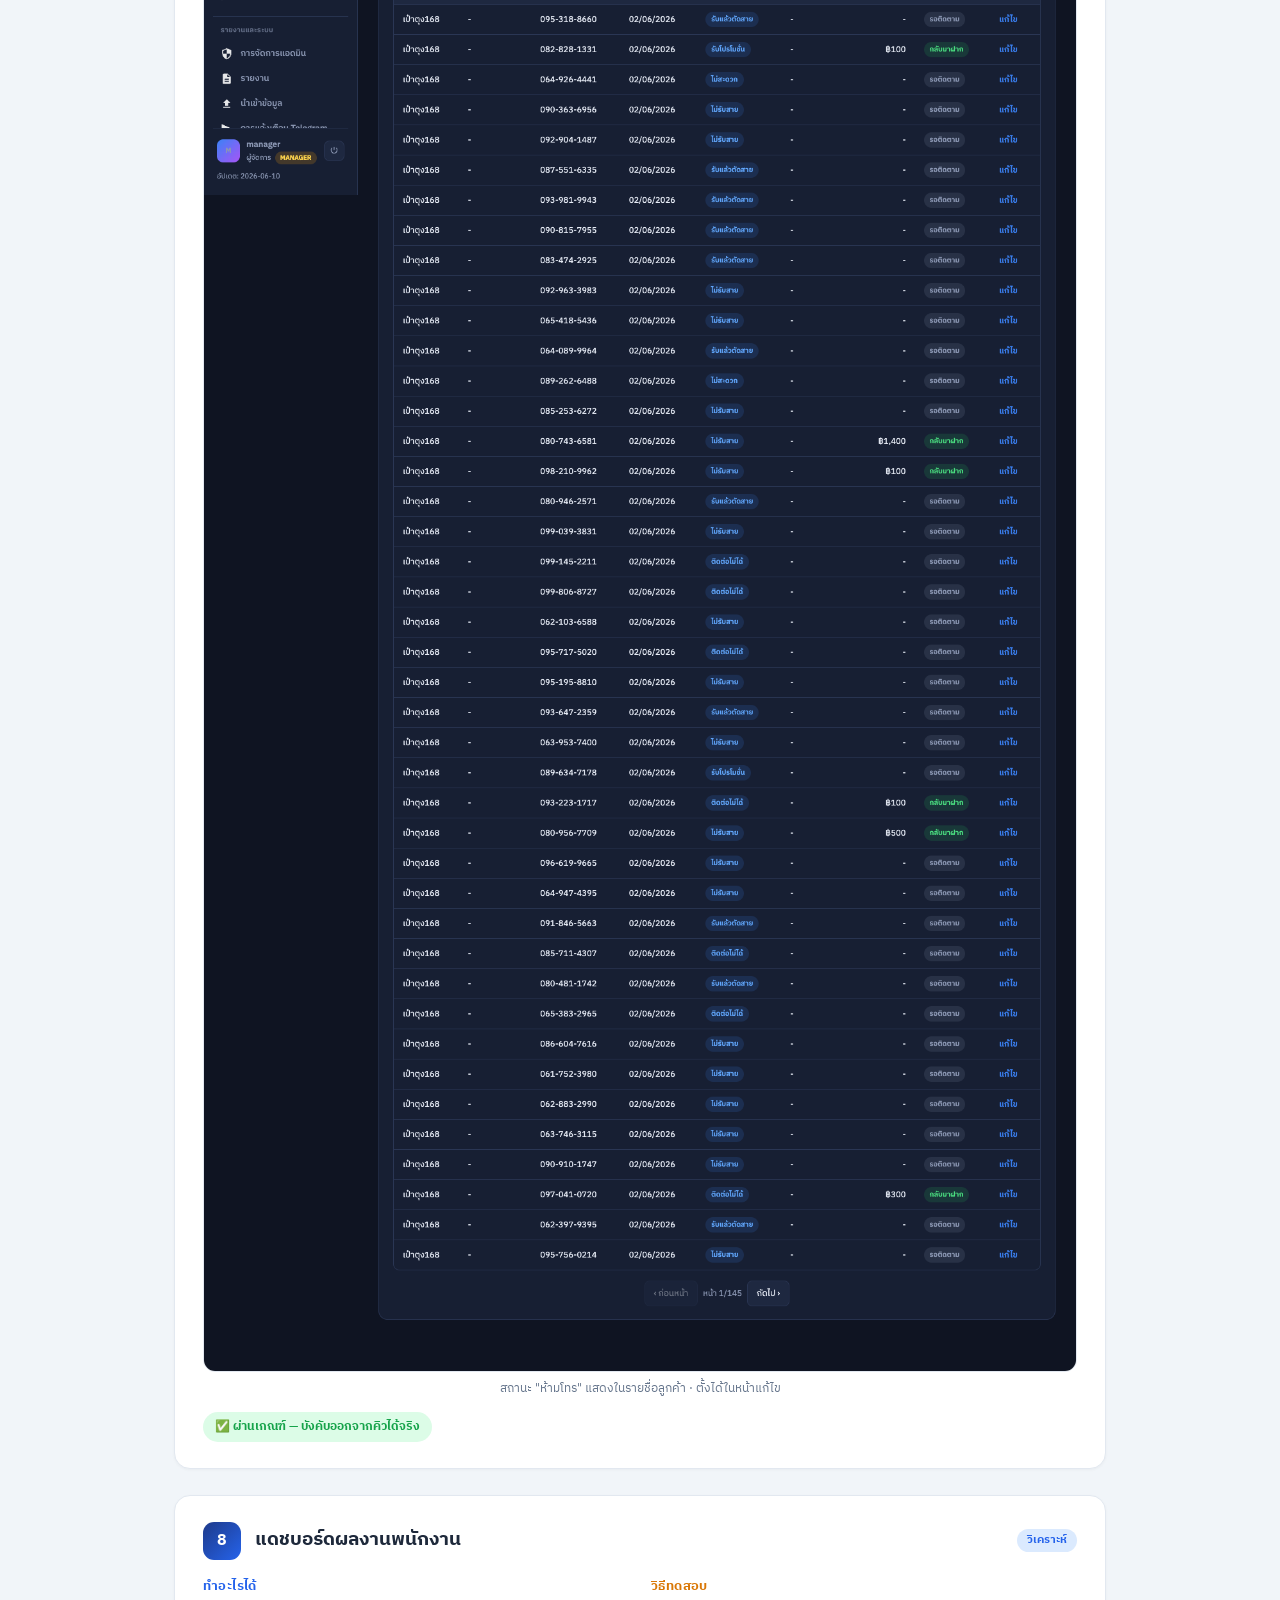
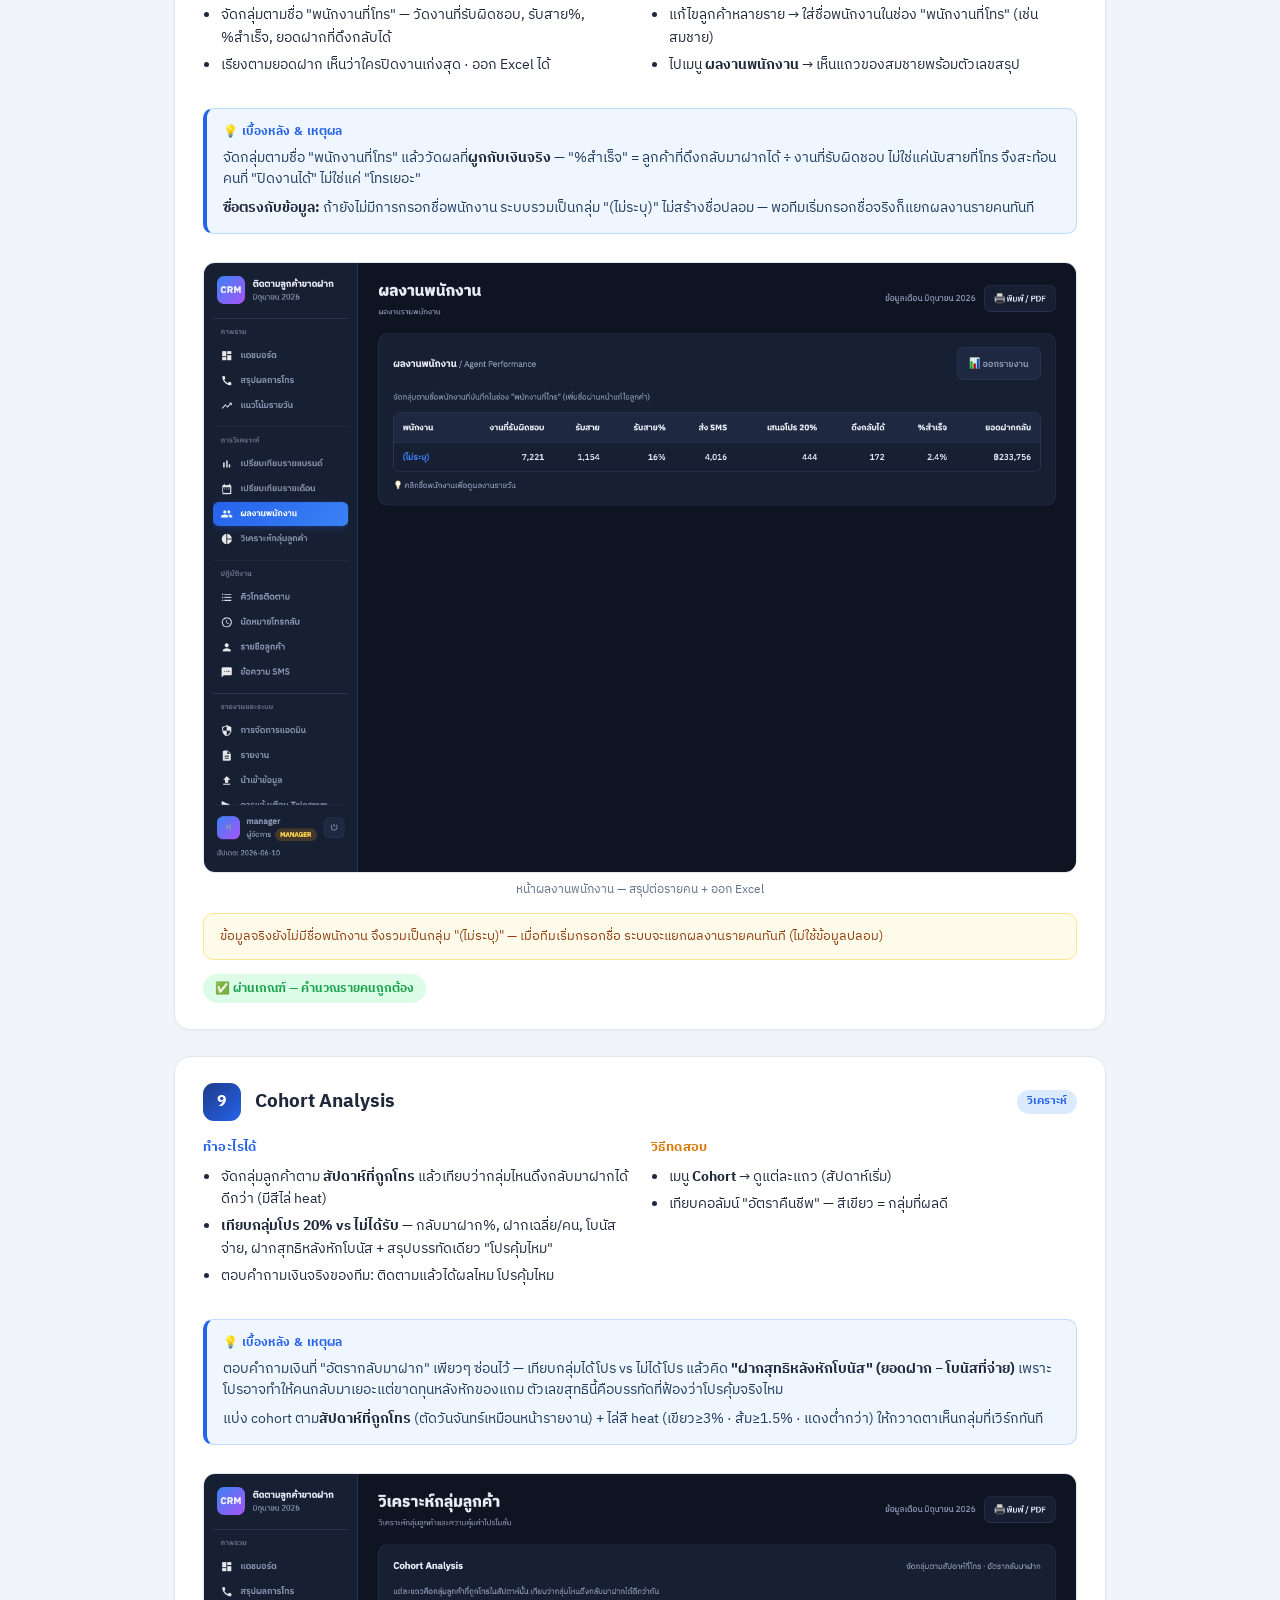
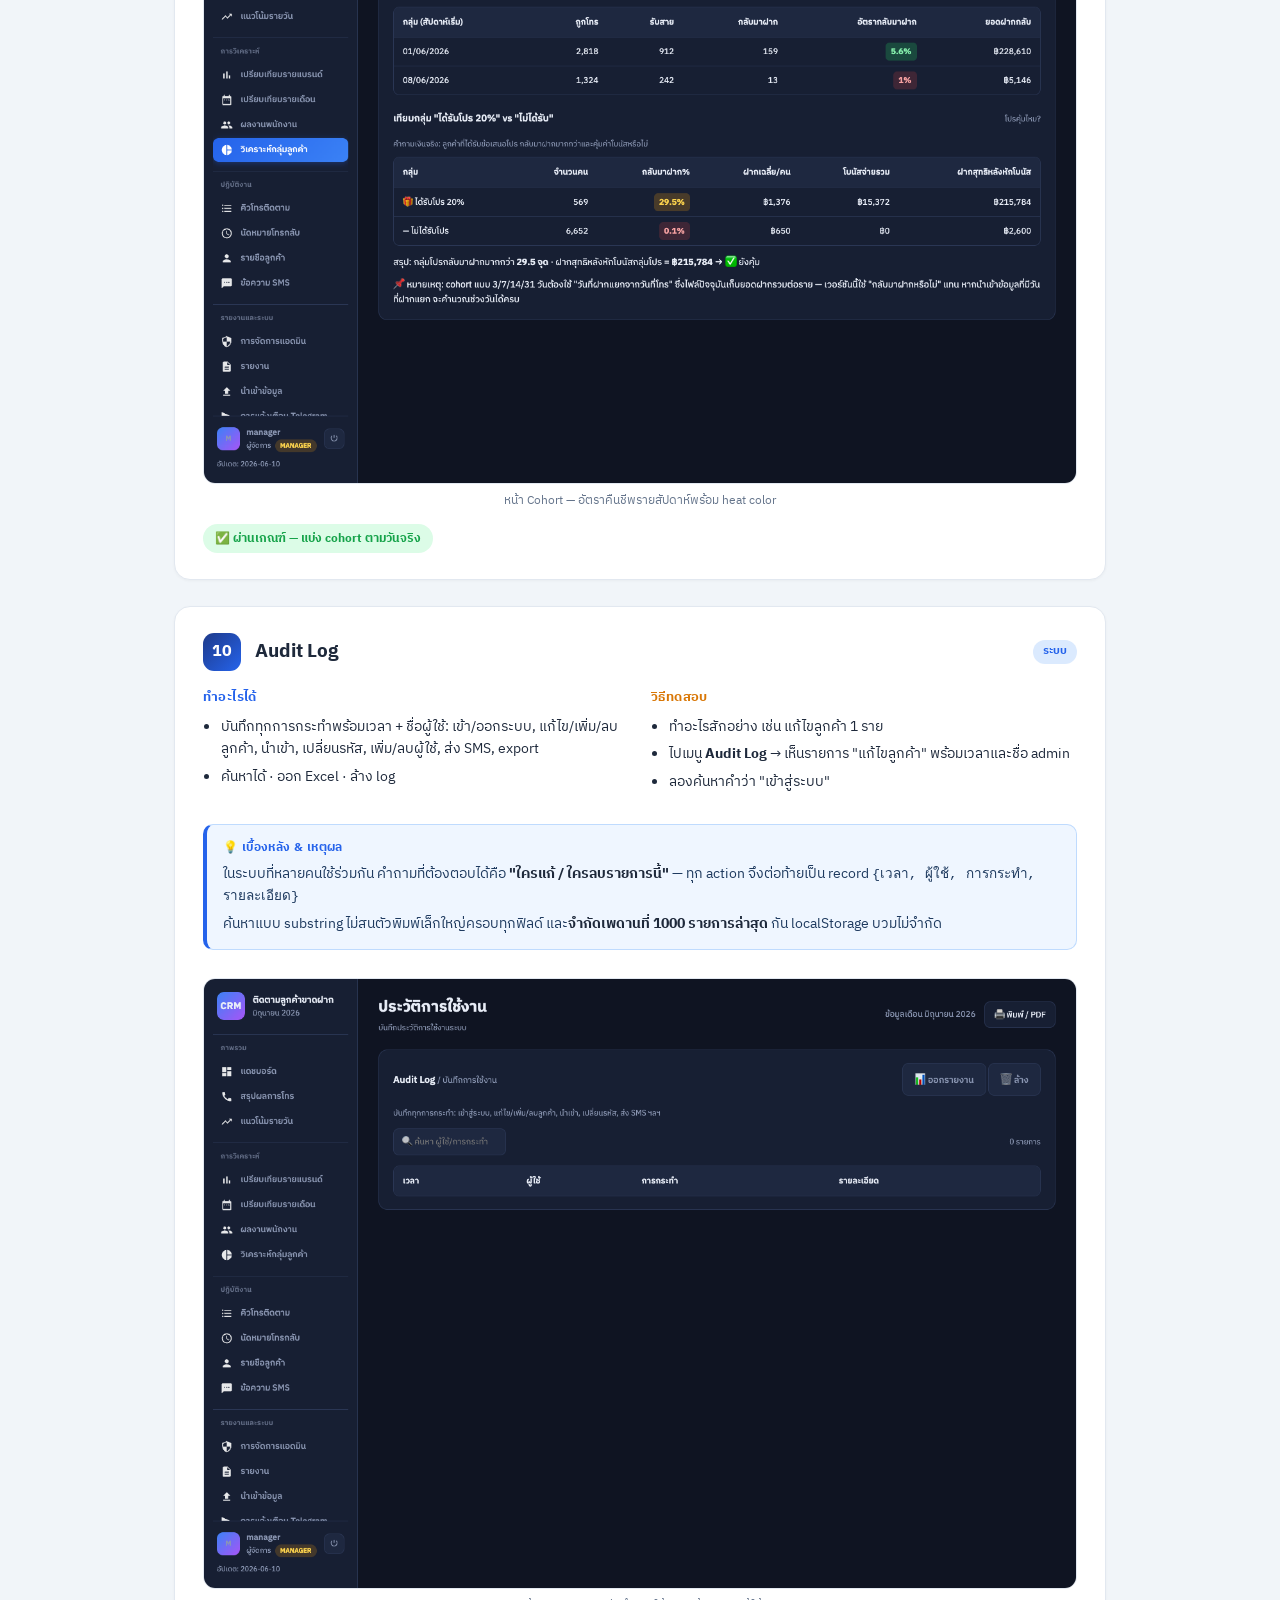
==== commit b11965d9: "docs: แก้ user ทดสอบ/สิทธิ์ให้ตรงโค้ดจริง + เสริมเจตนาระบบสิทธิ์ - docs/index.html: เปลี่ยนชุด user " ====
--- a/docs/index.html
+++ b/docs/index.html
@@ -74,10 +74,10 @@
   <h2>🚀 วิธีเปิดใช้งานระบบจริง</h2>
   <ol>
     <li>ดับเบิลคลิก <code>เปิด CRM Dashboard.command</code> บน Desktop (หรือเปิดไฟล์ <code>site/index.html</code>)</li>
-    <li>เข้าสู่ระบบ (มี 3 สิทธิ์ตามไฟล์การบ้าน): <code>admin/admin1234</code> (ADMIN) · <code>head1/head1234</code> (SUPERVISOR) · <code>agent1/agent1234</code> (AGENT)</li>
+    <li>เข้าสู่ระบบ (มี 3 สิทธิ์): <code>manager/manager1234</code> (ผู้จัดการ) · <code>head1/head1234</code> (หัวหน้าทีม) · <code>admin/admin1234</code> (พนักงานโทร)</li>
     <li>เอกสารหน้านี้คือไฟล์ <code>site/docs/index.html</code> เปิดแยกได้อิสระ · ภาพอยู่ในโฟลเดอร์ <code>docs/shots/</code></li>
   </ol>
-  <p style="margin-top:10px;font-size:13px"><b>🔐 สิทธิ์:</b> AGENT เห็นเฉพาะงานตัวเอง (คิวโทร/ลูกค้า/SMS) · SUPERVISOR เพิ่มหน้ารายงาน/วิเคราะห์/Telegram · ADMIN เพิ่ม Audit Log + จัดการผู้ใช้</p>
+  <p style="margin-top:10px;font-size:13px"><b>🔐 สิทธิ์:</b> พนักงานโทร เห็นเฉพาะงานของตัวเอง (คิวโทร/ลูกค้า/SMS) · หัวหน้าทีม เพิ่มหน้ารายงาน/วิเคราะห์/Telegram + สร้างพนักงานได้ · ผู้จัดการ เห็นทุกอย่าง + Audit Log + จัดการผู้ใช้ทุกระดับและกำหนดสิทธิ์เมนูรายคน</p>
 </div>
 
 <div class="toc">
@@ -109,7 +109,7 @@
       <li>ข้อความแจ้งเตือน 2 ภาษา (ไทย + อังกฤษ) · บันทึกลง Audit Log</li>
     </ul></div>
     <div class="block test"><h4>วิธีทดสอบ</h4><ul>
-      <li>ไปเมนู <b>ตั้งค่า</b> → กรอกรหัสเดิม <code>admin123</code></li>
+      <li>ไปเมนู <b>ตั้งค่า</b> → กรอกรหัสเดิม <code>admin1234</code></li>
       <li>ลองกรอกรหัสใหม่ &lt; 6 ตัว → ต้องขึ้น error</li>
       <li>กรอกใหม่ถูกต้อง + ยืนยันตรงกัน → "เปลี่ยนรหัสผ่านสำเร็จ"</li>
       <li>ออกจากระบบแล้วล็อกอินด้วยรหัสใหม่ → ต้องเข้าได้</li>
@@ -377,7 +377,7 @@
 <!-- UI -->
 <section class="feat" id="ui">
   <div class="feat-head"><div class="feat-num">UI</div><h3>การปรับปรุง UI (6 จุด) + สิทธิ์ 3 ระดับ</h3></div>
-  <div class="note" style="margin-bottom:14px">🔐 <b>สิทธิ์ 3 ระดับ (ADMIN/SUPERVISOR/AGENT):</b> ล็อกเมนูตามสิทธิ์ — AGENT เห็นเฉพาะคิวโทร/ลูกค้า/SMS ของตัวเอง · หน้ารายงาน/วิเคราะห์/Telegram เฉพาะหัวหน้าขึ้นไป · Audit Log + จัดการผู้ใช้ เฉพาะ ADMIN (ทดสอบ: login เป็น agent1 แล้วเมนูจะหายไปตามสิทธิ์)</div>
+  <div class="note" style="margin-bottom:14px">🔐 <b>สิทธิ์ 3 ระดับ (ผู้จัดการ &gt; หัวหน้าทีม &gt; พนักงานโทร):</b> ล็อกทั้งเมนูและข้อมูล — พนักงานโทรเห็นเฉพาะคิวโทร/ลูกค้า/SMS <b>ของตัวเอง</b> (กรองตามชื่อผู้โทร) · หน้ารายงาน/วิเคราะห์/Telegram/นำเข้า + สร้างพนักงาน เฉพาะหัวหน้าขึ้นไป · Audit Log + จัดการผู้ใช้ทุกระดับ + กำหนดสิทธิ์เมนูรายคน เฉพาะผู้จัดการ · <b>ออกแบบมาให้สร้างยูสได้หลายคน แล้วเลือกได้ว่าแต่ละยูสเห็นเมนู/ข้อมูลข้อไหน</b> (ทดสอบ: login เป็น admin แล้วเมนูจะหายไปตามสิทธิ์)</div>
   <div class="ui-grid">
     <div class="ui-card"><h4>1. แถบเลือกช่วงวัน</h4><p>วันนี้ / 7 วัน / เดือนนี้ / ทั้งหมด / กำหนดเอง — กรองทั้งแดชบอร์ดตามช่วงวัน พร้อมตัวเลขลูกค้าในช่วง</p></div>
     <div class="ui-card"><h4>2. เทียบรายแบรนด์ + %</h4><p>เพิ่มแถบสัดส่วน % ของยอดรวมในตาราง ดูเข้าใจง่ายขึ้น เรียงลำดับได้</p></div>
